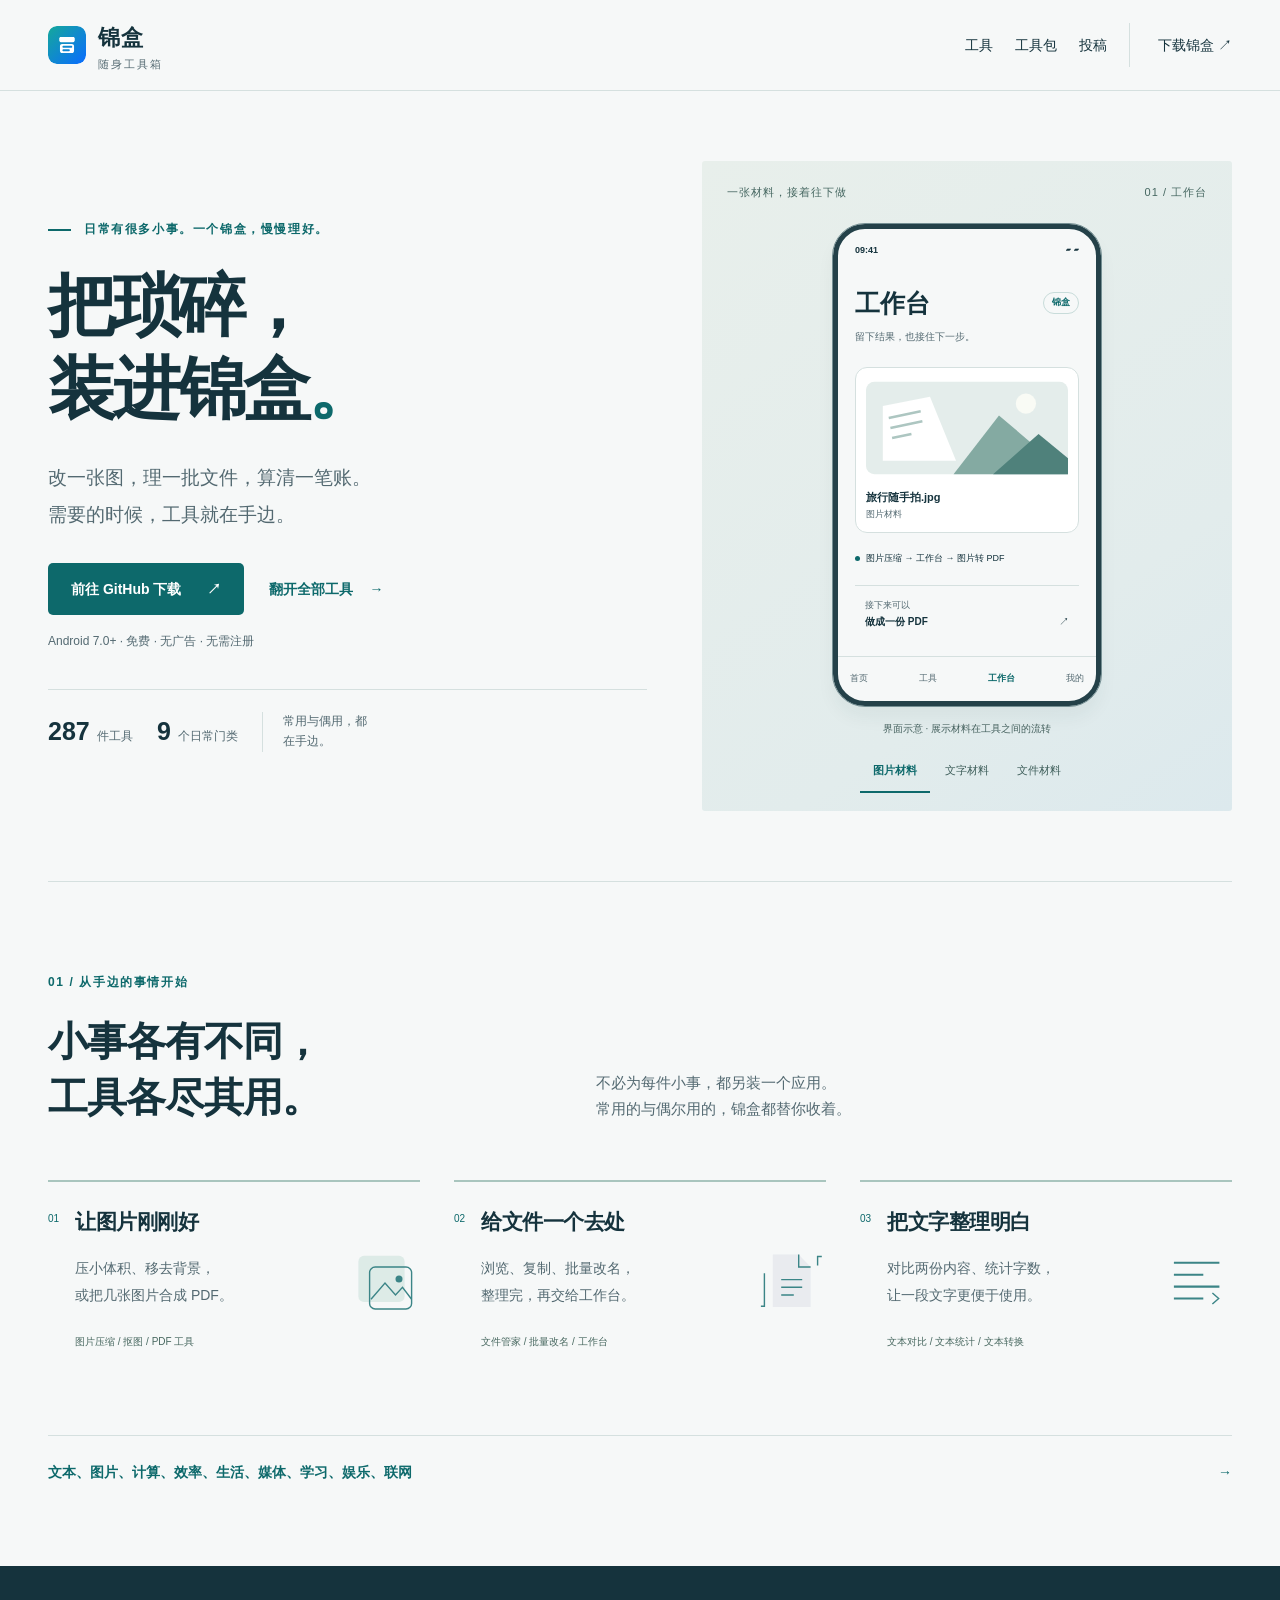
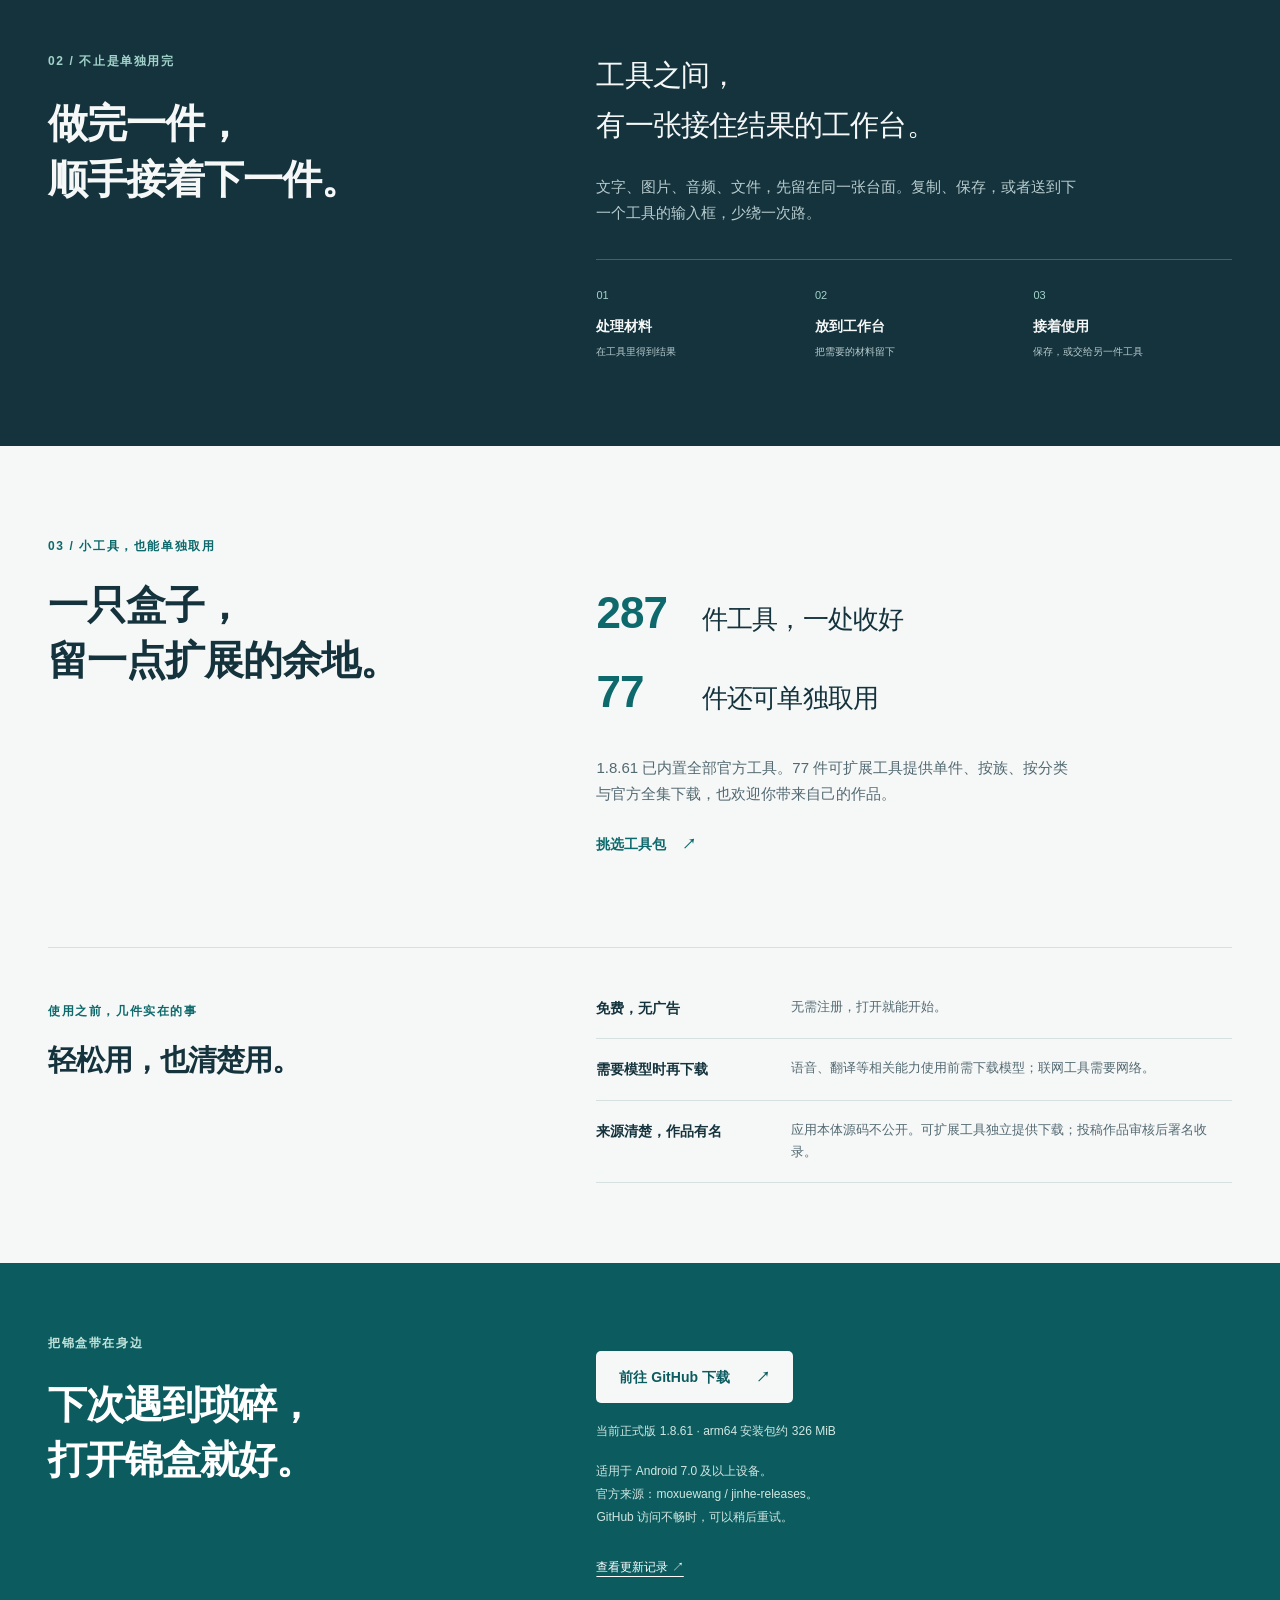
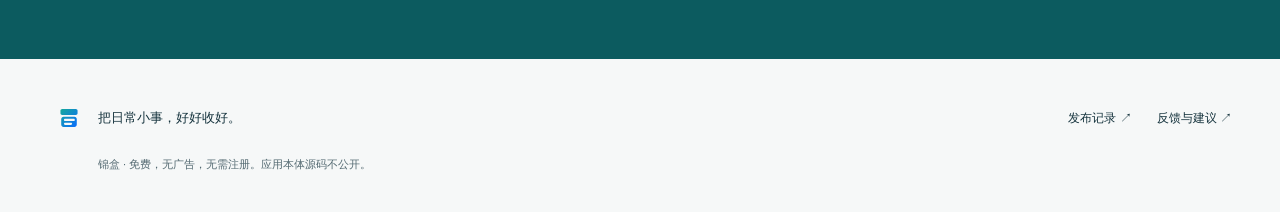
==== index.html @ 0709449f "Publish Jinhe official website and released tool catalog" ====
<!doctype html>
<html lang="zh-CN"><head><meta charset="utf-8"><meta name="viewport" content="width=device-width, initial-scale=1"><meta name="theme-color" content="#F6F8F8"><meta name="description" content="锦盒是一款 Android 随身工具箱。287 件工具，涵盖文本、图片、文件、计算与生活；工作台连接处理结果，免费无广告。"><title>锦盒 · 把琐碎，装进锦盒。</title><link rel="icon" type="image/svg+xml" href="assets/jinhe-icon.svg"><link rel="stylesheet" href="site.css"><script defer src="site.js"></script></head><body><a class="skip-link" href="#main">跳到主要内容</a><header class="site-header"><div class="wrap nav"><a class="brand" href="index.html" aria-label="锦盒首页"><img src="assets/jinhe-icon.svg" width="38" height="38" alt=""><span>锦盒<span class="brand-sub">随身工具箱</span></span></a><nav aria-label="主导航"><a href="tools.html">工具</a><a href="downloads.html">工具包</a><a href="contribute.html">投稿</a><a class="nav-download" href="index.html#download">下载锦盒 ↗</a></nav></div></header>
<main id="main"><section class="hero wrap" aria-labelledby="hero-title"><div class="hero-copy"><p class="eyebrow"><span class="small-line"></span> 日常有很多小事。一个锦盒，慢慢理好。</p><h1 id="hero-title">把琐碎，<br>装进锦盒<span class="teal">。</span></h1><p class="hero-intro">改一张图，理一批文件，算清一笔账。<br>需要的时候，工具就在手边。</p><div class="actions"><a class="button" data-download href="https://github.com/moxuewang/jinhe-releases/releases/latest">前往 GitHub 下载 <span aria-hidden="true">↗</span></a><a class="text-link" href="tools.html">翻开全部工具 <span aria-hidden="true">→</span></a></div><p class="hero-meta">Android 7.0+ · 免费 · 无广告 · 无需注册</p><div class="hero-count"><span><b>287</b> 件工具</span><span><b>9</b> 个日常门类</span><span>常用与偶用，都在手边。</span></div></div>
<figure class="hero-visual"><div class="visual-top"><span>一张材料，接着往下做</span><span class="visual-number">01 / 工作台</span></div><div class="phone"><div class="phone-status" aria-hidden="true"><span>09:41</span><span>▰ ▰</span></div><div class="phone-title"><span>工作台</span><span class="phone-badge">锦盒</span></div><p class="phone-description">留下结果，也接住下一步。</p><div class="material-sheet"><svg viewBox="0 0 240 110" aria-hidden="true"><rect width="240" height="110" rx="10" fill="#e4edeb"/><path d="M20 94V29L76 18l31 76z" fill="#fff"/><path d="M27 43l38-8m-36 20 38-8m-36 20 23-5" stroke="#adc6c1" stroke-width="3"/><path d="M104 110l54-70 82 70" fill="#84aaa2"/><path d="M151 110l54-48 35 29v19" fill="#4f817b"/><circle cx="190" cy="26" r="12" fill="#f9fbf5"/></svg><div class="material-label"><b id="demo-name">旅行随手拍.jpg</b><span id="demo-type">图片材料</span></div></div><div class="demo-route"><span class="route-dot"></span><span id="demo-route">图片压缩 → 工作台 → 图片转 PDF</span></div><div class="phone-next"><span>接下来可以</span><strong id="demo-next">做成一份 PDF</strong><span aria-hidden="true">↗</span></div><div class="phone-bottom" aria-hidden="true"><span>首页</span><span>工具</span><b>工作台</b><span>我的</span></div></div><figcaption>界面示意 · 展示材料在工具之间的流转</figcaption><div class="demo-switch" role="group" aria-label="切换材料流转示例"><button type="button" data-demo="image" aria-pressed="true">图片材料</button><button type="button" data-demo="text" aria-pressed="false">文字材料</button><button type="button" data-demo="file" aria-pressed="false">文件材料</button></div><p class="sr-only" id="demo-status" aria-live="polite"></p></figure></section>
<section class="chapter wrap" aria-labelledby="daily-title"><div class="section-heading"><p class="eyebrow">01 / 从手边的事情开始</p><h2 id="daily-title">小事各有不同，<br>工具各尽其用。</h2><p>不必为每件小事，都另装一个应用。<br>常用的与偶尔用的，锦盒都替你收着。</p></div><div class="tool-stories"><a class="story" href="tools.html?cat=图片"><span class="story-index">01</span><div><h3>让图片刚刚好</h3><p>压小体积、移去背景，<br>或把几张图片合成 PDF。</p><span class="story-tags">图片压缩 / 抠图 / PDF 工具</span></div><svg viewBox="0 0 100 100" aria-hidden="true"><rect x="12" y="14" width="66" height="66" rx="8" fill="#d8e8e4"/><rect x="28" y="30" width="60" height="60" rx="8" fill="none" stroke="currentColor" stroke-width="2"/><path d="M30 76l20-23 15 17 10-11 13 17" fill="none" stroke="currentColor" stroke-width="2"/><circle cx="70" cy="47" r="5" fill="currentColor"/></svg></a><a class="story" href="tools.html?q=文件"><span class="story-index">02</span><div><h3>给文件一个去处</h3><p>浏览、复制、批量改名，<br>整理完，再交给工作台。</p><span class="story-tags">文件管家 / 批量改名 / 工作台</span></div><svg viewBox="0 0 100 100" aria-hidden="true"><path d="M24 12h37l17 18v57H24z" fill="#e6e9ee"/><path d="M61 12v18h17M36 48h30M36 59h30M36 70h18" fill="none" stroke="currentColor" stroke-width="2"/><path d="M12 39v47h-5m81-58V15h6" fill="none" stroke="currentColor" stroke-width="2"/></svg></a><a class="story" href="tools.html?cat=文本"><span class="story-index">03</span><div><h3>把文字整理明白</h3><p>对比两份内容、统计字数，<br>让一段文字更便于使用。</p><span class="story-tags">文本对比 / 文本统计 / 文本转换</span></div><svg viewBox="0 0 100 100" aria-hidden="true"><path d="M17 24h65M17 41h42M17 58h65M17 75h42" stroke="currentColor" stroke-width="3"/><path d="M72 67l9 8-9 8" fill="none" stroke="currentColor" stroke-width="2"/></svg></a></div><a class="text-link directory-link" href="tools.html">文本、图片、计算、效率、生活、媒体、学习、娱乐、联网 <span aria-hidden="true">→</span></a></section>
<section class="workbench-section"><div class="wrap workbench-layout"><div><p class="eyebrow">02 / 不止是单独用完</p><h2>做完一件，<br>顺手接着下一件。</h2></div><div class="workbench-body"><p class="large-copy">工具之间，<br>有一张接住结果的工作台。</p><p>文字、图片、音频、文件，先留在同一张台面。复制、保存，或者送到下一个工具的输入框，少绕一次路。</p><ol class="flow"><li><span>01</span><strong>处理材料</strong><small>在工具里得到结果</small></li><li><span>02</span><strong>放到工作台</strong><small>把需要的材料留下</small></li><li><span>03</span><strong>接着使用</strong><small>保存，或交给另一件工具</small></li></ol></div></div></section>
<section class="chapter wrap plugin-section"><div class="section-heading"><p class="eyebrow">03 / 小工具，也能单独取用</p><h2>一只盒子，<br>留一点扩展的余地。</h2></div><div class="plugin-copy"><p class="large-copy"><strong>287</strong> 件工具，一处收好<br><strong>77</strong> 件还可单独取用</p><p>1.8.61 已内置全部官方工具。77 件可扩展工具提供单件、按族、按分类与官方全集下载，也欢迎你带来自己的作品。</p><a class="text-link" href="downloads.html">挑选工具包 <span aria-hidden="true">↗</span></a></div></section>
<section class="principles wrap" aria-label="使用说明"><div><span class="eyebrow">使用之前，几件实在的事</span><h2>轻松用，也清楚用。</h2></div><dl><div><dt>免费，无广告</dt><dd>无需注册，打开就能开始。</dd></div><div><dt>需要模型时再下载</dt><dd>语音、翻译等相关能力使用前需下载模型；联网工具需要网络。</dd></div><div><dt>来源清楚，作品有名</dt><dd>应用本体源码不公开。可扩展工具独立提供下载；投稿作品审核后署名收录。</dd></div></dl></section>
<section class="download-section" id="download"><div class="wrap download-layout"><div><p class="eyebrow">把锦盒带在身边</p><h2>下次遇到琐碎，<br>打开锦盒就好。</h2></div><div class="download-detail"><a class="button light" data-download href="https://github.com/moxuewang/jinhe-releases/releases/latest">前往 GitHub 下载 <span aria-hidden="true">↗</span></a><p id="release-meta">当前正式版 1.8.61 · arm64 安装包约 326 MiB</p><p>适用于 Android 7.0 及以上设备。<br>官方来源：moxuewang / jinhe-releases。<br>GitHub 访问不畅时，可以稍后重试。</p><a class="download-record" href="https://github.com/moxuewang/jinhe-releases/releases">查看更新记录 ↗</a></div></div></section></main><footer class="footer wrap"><a class="footer-brand" href="index.html"><img src="assets/jinhe-mark.svg" width="42" height="42" alt="">把日常小事，好好收好。</a><div><a href="https://github.com/moxuewang/jinhe-releases/releases">发布记录 ↗</a><a href="mailto:moxuewang@qq.com">反馈与建议 ↗</a></div><p>锦盒 · 免费，无广告，无需注册。应用本体源码不公开。</p></footer></body></html>
---- site.css ----
:root{--paper:#f6f8f8;--ink:#15333d;--muted:#536971;--teal:#0d696b;--blue:#0a6cff;--line:#d5e0df;--white:#fff;--wash:#e7eeec;--max:1200px}*{box-sizing:border-box}html{scroll-behavior:smooth;scroll-padding-top:90px}body{margin:0;background:var(--paper);color:var(--ink);font-family:-apple-system,BlinkMacSystemFont,"Segoe UI","PingFang SC","Microsoft YaHei",sans-serif;line-height:1.75;-webkit-font-smoothing:antialiased}a{color:inherit;text-decoration:none}button,input{font:inherit}button,a,input{-webkit-tap-highlight-color:transparent}button{cursor:pointer}button:focus-visible,a:focus-visible,input:focus-visible{outline:3px solid var(--blue);outline-offset:5px}::selection{background:#c4e4df}.wrap{width:min(var(--max),calc(100% - 96px));margin-inline:auto}.skip-link{position:fixed;left:16px;top:-100px;background:var(--ink);color:white;padding:12px 22px;z-index:20}.skip-link:focus{top:12px}.site-header{border-bottom:1px solid var(--line)}.nav{min-height:90px;display:flex;align-items:center;justify-content:space-between;gap:24px}.brand{display:flex;align-items:center;gap:12px;font-size:22px;font-weight:750;letter-spacing:1px}.brand img{border-radius:9px}.brand-sub{font-size:11px;font-weight:500;letter-spacing:2px;display:block;line-height:1.2;color:var(--muted)}nav{display:flex;gap:30px;align-items:center}nav a{display:inline-flex;min-height:44px;align-items:center;font-size:14px}nav a[aria-current]{color:var(--teal);font-weight:700}.nav-download{border-left:1px solid var(--line);padding-left:28px}.hero{display:grid;grid-template-columns:1.13fr 1fr;gap:55px;padding-top:70px;padding-bottom:70px;align-items:center}.eyebrow{font-size:12px;letter-spacing:1.6px;color:var(--teal);font-weight:650;margin:0 0 24px}.small-line{display:inline-block;width:23px;height:2px;vertical-align:middle;background:var(--teal);margin-right:8px}h1,h2,h3,p,figure{margin-top:0}h1{font-size:clamp(52px,5.35vw,78px);line-height:1.22;letter-spacing:-3px;margin-bottom:28px;font-weight:750}.teal{color:var(--teal)}.hero-intro{font-size:19px;color:var(--muted);line-height:1.95;margin-bottom:30px}.actions{display:flex;gap:25px;align-items:center;flex-wrap:wrap}.button{display:inline-flex;min-height:52px;justify-content:center;align-items:center;gap:26px;background:var(--teal);color:white;padding:12px 22px;border:1px solid transparent;border-radius:5px;font-size:14px;font-weight:650;transition:background .18s,transform .18s}.button:hover{background:#075457;transform:translateY(-2px)}.text-link{display:inline-flex;align-items:center;gap:16px;min-height:44px;font-size:14px;font-weight:650;color:var(--teal)}.text-link:hover{text-decoration:underline;text-underline-offset:5px}.hero-meta{font-size:12px;color:var(--muted);margin:16px 0 37px}.hero-count{display:flex;gap:24px;align-items:center;border-top:1px solid var(--line);padding-top:20px;font-size:12px;color:var(--muted)}.hero-count b{font-size:25px;font-weight:650;color:var(--ink);margin-right:4px}.hero-count>span:last-child{max-width:115px;line-height:1.65;padding-left:20px;border-left:1px solid var(--line)}.hero-visual{margin:0;position:relative;padding:22px 25px 18px;background:linear-gradient(145deg,#e8efeb 0%,#e2ecec 70%,#dce9ed 100%);border-radius:3px;min-height:590px}.visual-top{font-size:11px;letter-spacing:1px;display:flex;justify-content:space-between;gap:10px;color:#466761}.visual-number{white-space:nowrap}.phone{width:268px;max-width:100%;margin:22px auto 14px;border:5px solid #244149;outline:1px solid #758f93;border-radius:32px;background:#f6f8f8;padding:14px 17px 0;overflow:hidden;box-shadow:0 12px 18px #15333d0d}.phone-status{display:flex;justify-content:space-between;font-size:9px;font-weight:700;margin-bottom:28px}.phone-title{display:flex;justify-content:space-between;align-items:center;font-size:25px;font-weight:700;line-height:1.3}.phone-badge{font-size:9px;padding:4px 8px;border-radius:20px;color:var(--teal);border:1px solid #c8dcda}.phone-description{font-size:10px;color:var(--muted);margin:8px 0 22px}.material-sheet{background:white;border:1px solid var(--line);border-radius:12px;padding:10px}.material-sheet svg{display:block;width:100%;height:100px}.material-label{display:flex;flex-direction:column;font-size:11px;padding-top:10px;line-height:1.7}.material-label span{font-size:9px;color:var(--muted)}.demo-route{font-size:9px;padding:18px 0;display:flex;align-items:center;gap:6px}.route-dot{height:5px;width:5px;border-radius:50%;background:var(--teal);flex-shrink:0}.phone-next{padding:12px 10px;border-top:1px solid var(--line);display:grid;grid-template-columns:1fr auto;line-height:1.7;font-size:10px}.phone-next>span:first-child{grid-column:1/-1;font-size:9px;color:var(--muted)}.phone-next strong{font-weight:600}.phone-bottom{border-top:1px solid var(--line);margin:14px -17px 0;padding:14px 12px;display:flex;justify-content:space-between;font-size:9px;color:var(--muted)}.phone-bottom b{color:var(--teal)}figcaption{text-align:center;font-size:10px;color:#45615e;margin:12px 0}.demo-switch{display:flex;justify-content:center;gap:2px}.demo-switch button{border:0;background:transparent;min-height:44px;padding:0 13px;font-size:11px;color:#3e5e5a;border-bottom:2px solid transparent}.demo-switch button[aria-pressed=true]{border-color:var(--teal);font-weight:750;color:var(--teal)}.chapter{padding-top:90px;padding-bottom:80px;border-top:1px solid var(--line)}.section-heading{display:grid;grid-template-columns:1fr 1.25fr;gap:0 40px;align-items:end}.section-heading .eyebrow{grid-column:1/-1;margin-bottom:21px}h2{font-size:clamp(32px,3.1vw,45px);line-height:1.4;letter-spacing:-1px;font-weight:680;margin-bottom:0}.section-heading>p:last-child{color:var(--muted);font-size:15px;margin-bottom:3px}.tool-stories{display:grid;grid-template-columns:repeat(3,1fr);margin-top:55px;gap:34px}.story{border-top:2px solid #a9c5be;padding:22px 0 26px;display:grid;grid-template-columns:27px 1fr;position:relative;min-height:255px}.story-index{color:var(--teal);font-size:10px;padding-top:6px}.story h3{font-size:21px;font-weight:650;letter-spacing:-.5px;margin-bottom:14px}.story p{font-size:14px;color:var(--muted);line-height:1.9}.story-tags{font-size:10px;color:#486860;display:block;margin-top:25px}.story svg{height:70px;width:70px;color:var(--teal);position:absolute;right:0;top:64px;opacity:.8}.story>div{padding-right:43px}.story:hover h3{color:var(--teal)}.directory-link{width:100%;border-top:1px solid var(--line);padding-top:24px;justify-content:space-between}.workbench-section{background:var(--ink);color:var(--paper);padding:85px 0}.workbench-layout{display:grid;grid-template-columns:1fr 1.25fr;gap:40px}.workbench-section .eyebrow{color:#a1d3ca}.workbench-body>p:not(.large-copy){color:#b8ccce;font-size:15px;max-width:490px}.large-copy{font-size:29px;line-height:1.7;letter-spacing:-.8px;margin-bottom:24px}.flow{list-style:none;display:flex;padding:26px 0 0;margin:32px 0 0;border-top:1px solid #466068;gap:20px}.flow li{flex:1;display:flex;flex-direction:column}.flow li>span{font-size:11px;color:#a1d3ca;margin-bottom:9px}.flow strong{font-size:14px;font-weight:600}.flow small{font-size:10px;color:#b8ccce;margin-top:5px}.plugin-section{display:grid;grid-template-columns:1fr 1.25fr;gap:40px;border-top:0}.plugin-section .section-heading{display:block}.plugin-copy{padding-top:37px}.plugin-copy .large-copy{font-size:26px;line-height:1.8}.plugin-copy strong{font-size:44px;color:var(--teal);font-weight:600;letter-spacing:-1px;display:inline-block;width:99px}.plugin-copy>p:not(.large-copy){max-width:480px;color:var(--muted);font-size:15px}.principles{padding-top:48px;padding-bottom:80px;border-top:1px solid var(--line);display:grid;grid-template-columns:1fr 1.25fr;gap:40px}.principles h2{font-size:29px;margin-top:16px}.principles dl{margin:0}.principles dl>div{display:grid;grid-template-columns:175px 1fr;padding:18px 0;border-bottom:1px solid var(--line);gap:20px}.principles dl>div:first-child{padding-top:0}.principles dt{font-weight:650;font-size:14px}.principles dd{font-size:13px;color:var(--muted);margin:0}.download-section{background:#0c5b5f;color:#fff;padding:70px 0}.download-layout{display:grid;grid-template-columns:1fr 1.25fr;gap:40px}.download-section .eyebrow{color:#c0e3db}.download-section h2{font-size:39px}.download-detail{padding-top:18px}.button.light{background:var(--paper);color:#0c5b5f}.button.light:hover{background:#dceae5}.download-detail p{font-size:12px;line-height:1.9;color:#d1e7e2;margin:17px 0}.download-record{font-size:12px;min-height:44px;display:inline-flex;align-items:center;text-decoration:underline;text-underline-offset:5px}.footer{padding-block:37px;display:grid;grid-template-columns:1fr auto;gap:15px}.footer-brand{display:flex;align-items:center;font-size:13px;gap:8px}.footer>div{display:flex;gap:25px;align-items:center;font-size:12px}.footer>div a{min-height:44px;display:inline-flex;align-items:center}.footer>p{grid-column:1/-1;font-size:11px;color:var(--muted);margin:0 0 0 50px}.sr-only{position:absolute;width:1px;height:1px;padding:0;margin:-1px;overflow:hidden;clip:rect(0,0,0,0);white-space:nowrap;border:0}.directory{padding-top:65px}.directory-header h1{font-size:56px;line-height:1.35;letter-spacing:-2px;margin-bottom:23px}.directory-header>p:not(.eyebrow){color:var(--muted);font-size:16px;margin-bottom:12px}.catalog-version{font-size:11px;color:var(--muted)}.directory-controls{margin-top:42px}.search-form{max-width:640px}.search-form label{display:block;font-size:12px;font-weight:650;margin-bottom:9px}.search-input{display:flex;align-items:center;background:var(--white);border:1px solid #98aeae;border-radius:4px;padding:0 14px;gap:11px;min-height:56px}.search-input svg{fill:none;stroke:var(--teal);stroke-width:1.6;flex-shrink:0}.search-input input{border:0;background:transparent;min-width:0;flex:1;color:var(--ink);font-size:15px;min-height:52px;outline-offset:-2px}.search-input input::placeholder{color:#627579}.search-input button{border:0;background:transparent;font-size:12px;min-height:44px;min-width:44px;color:var(--teal)}.category-filters{display:flex;flex-wrap:wrap;gap:7px;margin:25px 0 31px}.category-filters button{min-height:44px;min-width:72px;padding:8px 14px;border:1px solid var(--line);background:transparent;color:var(--ink);border-radius:3px;font-size:13px}.category-filters button span{font-size:10px;margin-left:7px;color:var(--muted)}.category-filters button[aria-pressed=true]{background:var(--teal);border-color:var(--teal);color:white}.category-filters button[aria-pressed=true] span{color:#d5e9e6}.results-heading{display:flex;justify-content:space-between;border-bottom:1px solid var(--line);padding-bottom:15px;font-size:12px}.results-heading p{margin:0;font-weight:650}.results-heading>span{color:var(--muted)}.tool-list{list-style:none;padding:0;margin:0;display:grid;grid-template-columns:1fr 1fr;column-gap:45px}.tool-row{display:flex;gap:15px;align-items:flex-start;min-width:0;padding:26px 0;border-bottom:1px solid var(--line)}.tool-row[hidden]{display:none}.tool-row img,.tool-initial{flex-shrink:0;border-radius:11px;margin-top:4px}.tool-row>div{flex:1;min-width:0}.tool-row h2{font-size:16px;letter-spacing:0;font-weight:650;line-height:1.75;margin-bottom:5px}.tool-row p{font-size:12px;line-height:1.9;color:var(--muted);margin:0;overflow-wrap:anywhere}.tool-category{font-size:10px;border:1px solid var(--line);border-radius:3px;padding:0 6px;white-space:nowrap;margin-top:8px;color:var(--muted)}.tool-initial{display:grid;place-content:center;width:44px;height:44px;background:var(--wash);color:var(--teal);font-size:18px}.empty-results{padding:75px 10px;text-align:center}.empty-results h2{font-size:25px}.empty-results p{font-size:14px;color:var(--muted);margin:15px 0 25px}.directory-bottom{display:flex;justify-content:space-between;align-items:center;border-bottom:1px solid var(--line);padding:32px 0 40px;margin-bottom:20px;gap:20px}.directory-bottom p{font-size:13px;color:var(--muted);margin:0}.noscript-note{color:var(--teal);font-size:13px}[hidden]{display:none!important}
@media(min-width:1300px){.hero{gap:85px}.hero-visual{margin-left:12px}.story>div{padding-right:55px}}@media(max-width:1000px){.wrap{width:calc(100% - 64px)}.hero{gap:25px}.hero-count{gap:16px}.hero-count>span:last-child{display:none}.hero h1{font-size:57px}.hero .eyebrow{font-size:10px;letter-spacing:1px}.hero-visual{padding-inline:15px}.visual-number{display:none}.hero-intro{font-size:17px}.actions{gap:10px}.story svg{width:48px;height:48px;top:75px}.story>div{padding-right:24px}.story-tags{font-size:9px}.principles dl>div{grid-template-columns:140px 1fr;gap:14px}.tool-list{column-gap:28px}.tool-row{gap:10px}.tool-row img{width:38px;height:38px}.tool-category{display:none}}
@media(max-width:720px){.wrap{width:calc(100% - 40px)}.nav{min-height:76px;gap:10px}.brand{font-size:20px;gap:8px}.brand img{width:33px;height:33px}.brand-sub{font-size:9px;letter-spacing:1px}nav{gap:16px}nav a{font-size:12px}.nav-download{padding-left:0;border-left:0}.hero{display:flex;flex-direction:column;align-items:stretch;padding-top:43px;padding-bottom:46px;gap:32px}.hero .eyebrow{font-size:10px;margin-bottom:23px;letter-spacing:.5px}.hero h1{font-size:clamp(48px,12.4vw,68px);letter-spacing:-2px;margin-bottom:22px}.hero-intro{font-size:16px;line-height:1.85;margin-bottom:25px}.actions{gap:17px}.button{font-size:13px;padding:12px 17px;gap:15px}.text-link{font-size:13px;gap:9px}.hero-meta{font-size:10px;margin:14px 0 24px}.hero-count{padding-top:16px;gap:25px}.hero-count b{font-size:23px}.hero-count>span:last-child{display:block;max-width:125px;padding-left:14px;font-size:10px}.hero-visual{min-height:0;padding:17px 18px 12px;margin-left:0}.visual-top{font-size:10px}.visual-number{display:block;font-size:9px}.phone{width:252px;margin-top:20px;padding-top:13px}.phone-status{margin-bottom:23px}.phone-description{margin-bottom:18px}.material-sheet svg{height:90px}.phone-bottom{margin-top:7px;padding-block:12px}.chapter{padding-top:45px;padding-bottom:39px}.section-heading{display:block}.eyebrow{font-size:10px;margin-bottom:18px}.section-heading .eyebrow{margin-bottom:18px}h2{font-size:32px;letter-spacing:-.7px;line-height:1.4}.section-heading>p:last-child{font-size:13px;margin-top:21px}.tool-stories{display:block;margin-top:33px}.story{grid-template-columns:30px 1fr;min-height:0;padding:22px 0 24px;border-top-width:1px}.story h3{font-size:20px;margin-bottom:12px}.story p{font-size:13px;margin-bottom:12px}.story-tags{font-size:10px;margin-top:18px}.story>div{padding-right:60px}.story svg{height:66px;width:66px;top:54px}.directory-link{font-size:11px;line-height:1.9;padding-top:19px}.workbench-section{padding:43px 0}.workbench-layout,.plugin-section,.principles,.download-layout{display:block}.workbench-body{margin-top:29px}.large-copy{font-size:25px;margin-bottom:20px}.workbench-body>p:not(.large-copy){font-size:13px}.flow{gap:12px;margin-top:26px;padding-top:21px}.flow strong{font-size:12px}.flow small{font-size:9px;line-height:1.7}.plugin-copy{padding-top:26px}.plugin-copy .large-copy{font-size:22px}.plugin-copy strong{font-size:37px;width:88px}.plugin-copy>p:not(.large-copy){font-size:13px}.principles{padding-top:32px;padding-bottom:42px}.principles h2{font-size:27px;margin-bottom:27px}.principles dl>div{grid-template-columns:130px 1fr;gap:12px;padding:15px 0}.principles dt{font-size:12px}.principles dd{font-size:11px}.download-section{padding:41px 0}.download-section h2{font-size:32px}.download-detail{padding-top:28px}.download-detail p{font-size:11px}.footer{padding-block:25px;display:flex;flex-direction:column;gap:7px}.footer-brand{font-size:12px}.footer>div{padding-left:10px;gap:22px;font-size:11px}.footer>p{font-size:10px;margin:4px 0 0 10px}.directory{padding-top:35px}.directory-header h1{font-size:41px;letter-spacing:-1.5px;line-height:1.4;margin-bottom:20px}.directory-header>p:not(.eyebrow){font-size:13px}.catalog-version{font-size:10px}.directory-controls{margin-top:28px}.search-input{padding-inline:11px;gap:8px}.search-input input{font-size:13px}.category-filters{gap:6px;margin-top:20px;margin-bottom:24px}.category-filters button{min-width:0;font-size:12px;padding:8px 10px;flex:0 0 calc((100% - 24px)/5)}.category-filters button span{font-size:9px;display:block;margin:0;line-height:1.5}.results-heading{font-size:11px}.tool-list{display:block}.tool-row{gap:13px;padding:21px 0}.tool-row img{width:42px;height:42px}.tool-row h2{font-size:15px}.tool-row p{font-size:12px}.tool-category{display:block;font-size:9px}.directory-bottom{align-items:flex-start;flex-direction:column;gap:10px;padding-bottom:24px}.directory-bottom p{font-size:12px}.empty-results{padding:50px 0}.empty-results h2{font-size:22px}.empty-results p{font-size:12px}}
@media(max-width:380px){.wrap{width:calc(100% - 32px)}nav{gap:12px}.hero-count{gap:19px}.hero-count>span:last-child{max-width:115px;padding-left:12px}.actions{gap:12px}.button{padding-inline:14px}.text-link{font-size:12px}.visual-top{font-size:9px}.visual-number{font-size:8px}.tool-category{display:none}.brand-sub{display:none}.principles dl>div{grid-template-columns:118px 1fr}}
.brand,.footer-brand{min-height:44px}
@media(prefers-reduced-motion:reduce){html{scroll-behavior:auto}*,*::before,*::after{animation:none!important;transition:none!important}}

/* Tool packages and contributions share the existing site's paper and teal palette. */
.package-directory,.contribute-main{padding-top:62px}.package-heading{display:grid;grid-template-columns:1fr 300px;gap:50px;align-items:center;margin-bottom:35px}.package-heading h1,.contribute-hero h1{font-size:clamp(38px,4.3vw,60px);letter-spacing:-2px;line-height:1.4;margin-bottom:22px}.package-heading>div>p:last-child{color:var(--muted);font-size:16px}.package-fact{border-left:1px solid #acc8c1;padding:18px 0 18px 36px}.package-fact strong{font-size:76px;font-weight:550;color:var(--teal);line-height:1.1;letter-spacing:-4px}.package-fact strong span{font-size:16px;letter-spacing:0}.package-fact p{font-size:17px;margin:10px 0}.package-fact>span{font-size:12px;color:var(--muted)}.package-help{padding:18px 22px;background:var(--wash);display:grid;grid-template-columns:1fr 1fr;gap:25px;font-size:13px;margin-bottom:34px}.package-help details{min-width:0}.package-help summary,.package-contents summary,.package-fingerprint summary{cursor:pointer;min-height:44px;display:flex;align-items:center;color:var(--teal)}.package-help summary::before,.package-contents summary::before,.package-fingerprint summary::before{content:'+';margin-right:10px;font-size:18px;font-weight:500}.package-help details[open]>summary::before,.package-contents[open]>summary::before,.package-fingerprint[open]>summary::before{content:'−'}.package-help>span{display:flex;align-items:center;min-height:44px}.package-help p{color:var(--muted);font-size:12px;margin:12px 0}.package-controls{display:grid;grid-template-columns:minmax(250px,1fr) auto;gap:28px;align-items:end;margin-bottom:30px}.package-controls label{font-size:12px;font-weight:650;display:block;margin-bottom:9px}.package-filters{display:flex;gap:6px;flex-wrap:wrap}.package-filters button{min-height:48px;font-size:13px;padding:8px 15px;background:transparent;border:1px solid var(--line);border-radius:3px;color:var(--ink)}.package-filters button[aria-pressed=true]{color:#fff;background:var(--teal);border-color:var(--teal)}.package-grid{display:grid;grid-template-columns:repeat(3,minmax(0,1fr));gap:0 28px}.package-card{padding:27px 0 17px;border-bottom:1px solid var(--line);min-width:0;display:flex;flex-direction:column;align-self:stretch}.package-card[data-kind=all]{grid-column:1/-1;background:linear-gradient(100deg,#e6eeeb,#eef4f2);margin-top:25px;padding:28px;border:1px solid #cadbd5;border-radius:3px}.package-top{display:flex;align-items:center;gap:12px;flex-wrap:wrap;font-size:11px;color:var(--muted);margin-bottom:16px}.source-label{border:1px solid #9abeb5;padding:0 6px;border-radius:2px;color:var(--teal)}.package-card h2{font-size:22px;line-height:1.5;letter-spacing:-.4px;overflow-wrap:anywhere}.package-byline{font-size:11px;color:var(--muted);margin:8px 0}.package-contents{font-size:12px;margin-bottom:12px}.package-contents ul{list-style:none;padding:0;margin:5px 0 16px;display:grid;gap:4px}.package-contents li{display:flex;justify-content:space-between;gap:12px;border-bottom:1px solid var(--line);padding:7px 0}.package-contents small{font-size:10px;color:var(--muted);flex-shrink:0;align-self:center}.package-card[data-kind=all] .package-contents ul{grid-template-columns:repeat(3,minmax(0,1fr));column-gap:30px}.package-bottom{display:flex;align-items:center;justify-content:space-between;gap:12px;margin-top:auto}.package-bottom>span{font-size:11px;color:var(--muted)}.package-bottom a{font-size:12px;gap:0}.package-fingerprint{font-size:10px;color:var(--muted)}.package-fingerprint summary{min-height:44px;font-size:10px;color:var(--muted)}.package-fingerprint code{overflow-wrap:anywhere;display:block;font-size:10px;line-height:1.8}.package-invitation{display:flex;justify-content:space-between;align-items:center;border-top:1px solid var(--line);margin-top:65px;padding:45px 0}.package-invitation h2{font-size:30px}.package-invitation .eyebrow{margin-bottom:18px}.contribute-hero{display:grid;grid-template-columns:1.5fr 1fr;gap:50px;padding-bottom:65px;align-items:center}.contribute-intro{color:var(--muted);font-size:17px;line-height:1.9;margin-bottom:30px}.contribute-caption{font-size:11px;color:var(--muted);margin:14px 0 0}.contribute-note{background:linear-gradient(135deg,#e3eeea,#e6edf0);min-height:330px;padding:38px;display:flex;flex-direction:column;justify-content:center}.contribute-note>p{font-size:25px;line-height:1.75;margin:28px 0}.contribute-note>span{font-size:11px;color:var(--muted)}.contribute-steps{display:grid;grid-template-columns:repeat(3,minmax(0,1fr));gap:40px;border-top:1px solid var(--line);padding:40px 0}.contribute-steps article>span{font-size:11px;color:var(--teal)}.contribute-steps h2{font-size:23px;margin:16px 0}.contribute-steps p{font-size:13px;color:var(--muted);margin:0}.contribute-bottom{display:flex;justify-content:space-between;align-items:center;gap:30px;border-top:1px solid var(--line);border-bottom:1px solid var(--line);padding:34px 0;margin-bottom:25px}.contribute-bottom h2{font-size:25px;margin-bottom:10px}.contribute-bottom p{font-size:13px;color:var(--muted);margin:0}.nav nav{flex-wrap:wrap;justify-content:flex-end;gap:22px}.nav nav a{white-space:nowrap}
@media(max-width:1000px){.package-controls{grid-template-columns:1fr}.package-grid{grid-template-columns:repeat(2,minmax(0,1fr))}.package-card[data-kind=all] .package-contents ul{grid-template-columns:repeat(2,minmax(0,1fr))}.contribute-hero{gap:28px;grid-template-columns:1.3fr 1fr}.contribute-note{padding:25px}.contribute-note>p{font-size:22px}}
@media(max-width:720px){.nav{flex-wrap:wrap;padding:12px 0;gap:9px;align-items:center}.nav nav{gap:18px;justify-content:flex-start}.nav nav a{font-size:12px}.nav .brand{margin-right:auto}.package-directory,.contribute-main{padding-top:35px}.package-heading{display:block;margin-bottom:25px}.package-heading h1,.contribute-hero h1{font-size:40px;letter-spacing:-1.5px}.package-heading>div>p:last-child{font-size:13px}.package-fact{border-left:0;border-top:1px solid var(--line);margin-top:25px;padding:22px 0 0;display:grid;grid-template-columns:100px 1fr;gap:0 15px}.package-fact strong{font-size:56px;grid-row:span 2;align-self:center}.package-fact p{font-size:14px;margin:0 0 5px}.package-fact>span{font-size:11px}.package-help{display:block;padding:13px 16px;font-size:12px;margin-bottom:25px}.package-help>span{min-height:30px}.package-help p{font-size:12px}.package-controls{gap:18px;margin-bottom:22px}.package-filters{gap:6px}.package-filters button{font-size:12px;flex:1;padding-inline:10px;min-width:0}.package-grid{display:block}.package-card{padding:25px 0 15px}.package-card[data-kind=all]{padding:20px;margin-top:20px}.package-top{font-size:10px;gap:10px;margin-bottom:13px}.package-card h2{font-size:22px}.package-card[data-kind=all] .package-contents ul{display:block}.package-contents li{font-size:12px}.package-invitation{margin-top:35px;padding:30px 0;gap:20px;align-items:flex-start;flex-direction:column}.package-invitation h2{font-size:28px}.contribute-hero{display:block;padding-bottom:34px}.contribute-hero h1{font-size:36px}.contribute-intro{font-size:14px;margin-bottom:23px}.contribute-note{margin-top:30px;min-height:0;padding:26px}.contribute-note img{width:54px;height:54px}.contribute-note>p{font-size:23px;margin:18px 0}.contribute-note>span{font-size:10px}.contribute-steps{display:block;padding:10px 0}.contribute-steps article{padding:23px 0;border-bottom:1px solid var(--line)}.contribute-steps article:last-child{border-bottom:0}.contribute-steps h2{font-size:23px;margin:10px 0}.contribute-bottom{display:block;padding:25px 0}.contribute-bottom>div{margin-bottom:15px}}
@media(max-width:380px){.nav nav{gap:14px}.nav nav a{font-size:11px}.package-heading h1{font-size:36px}.contribute-hero h1{font-size:32px}.package-filters button{font-size:11px;padding-inline:8px}}
@media(max-width:720px){.package-filters button:last-child{flex:1.4}.package-filters button{padding-inline:8px}.package-fact{grid-template-columns:minmax(110px,max-content) minmax(0,1fr)}.package-fact strong{white-space:nowrap}}
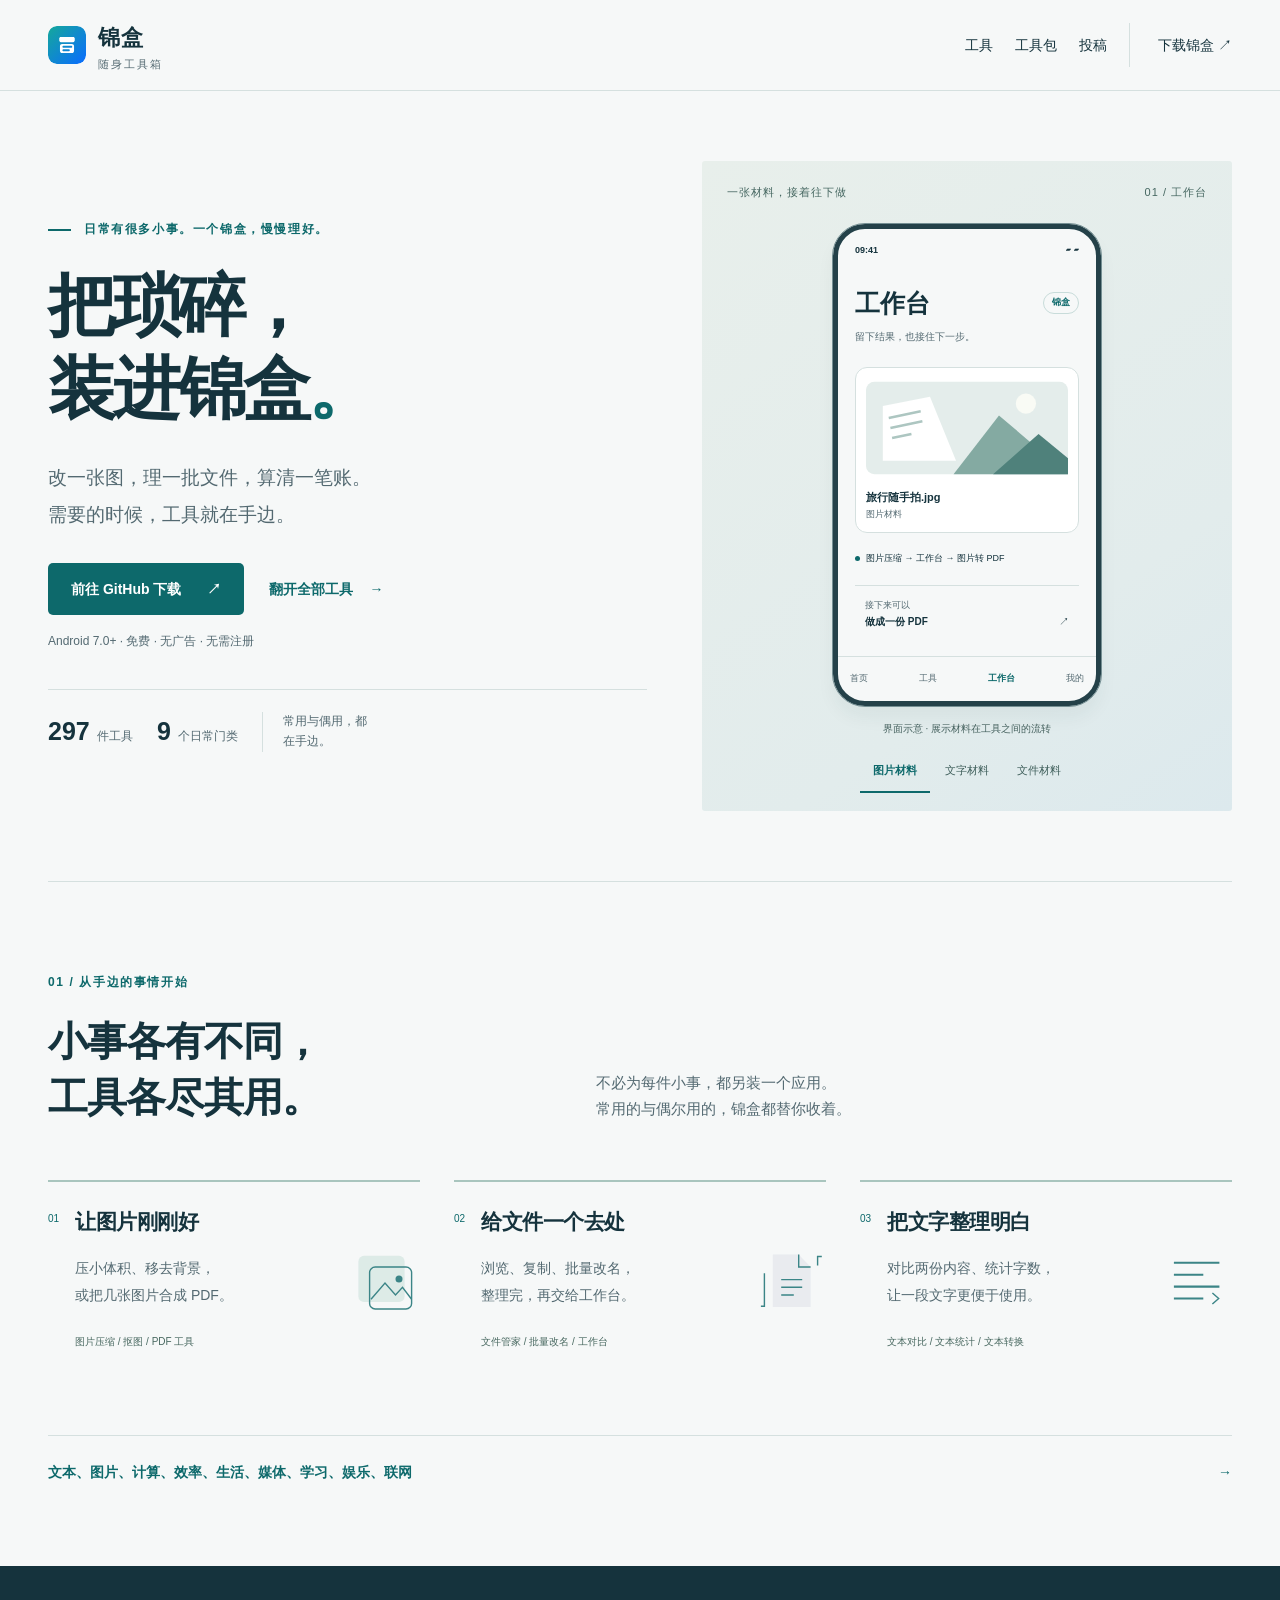
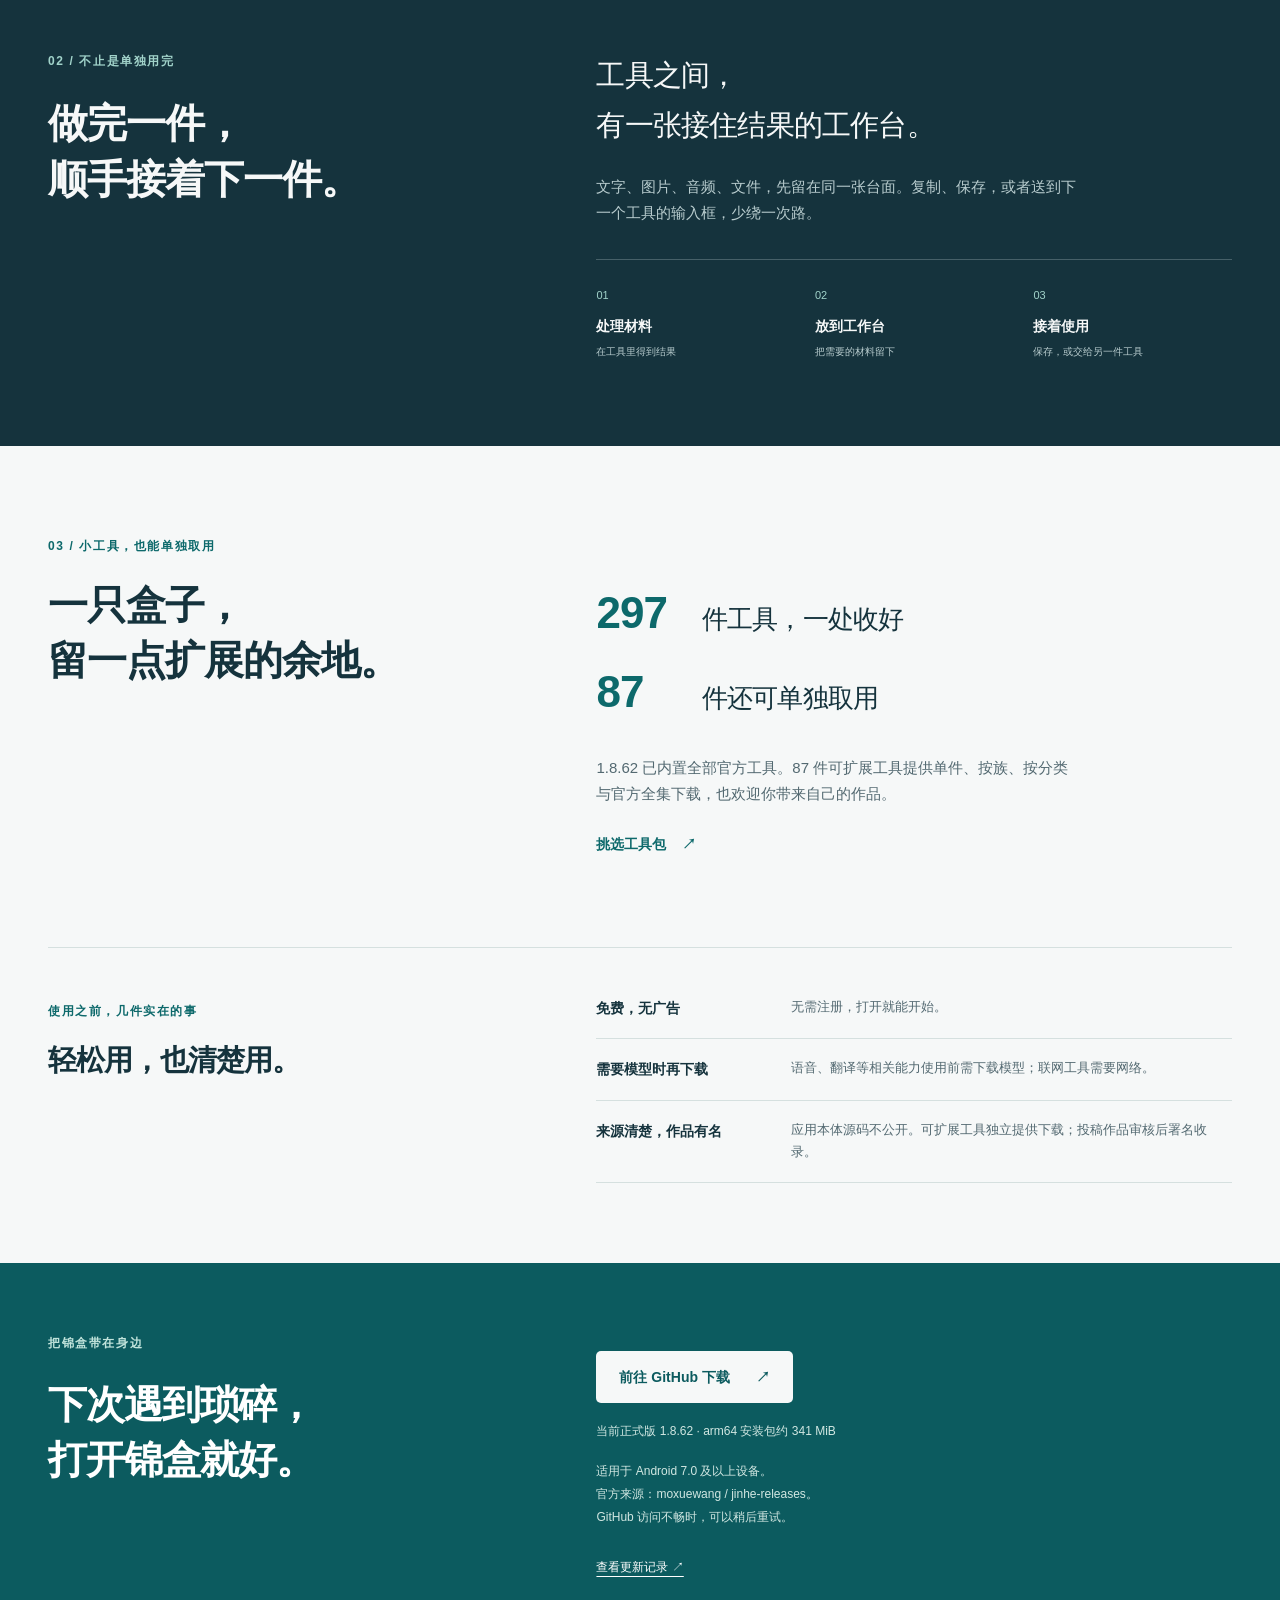
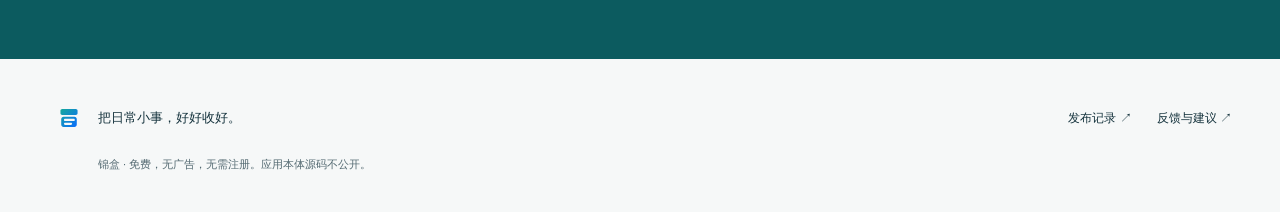
==== commit 1412d4f1: "Publish Jinhe official website and released tool catalog" ====
--- a/index.html
+++ b/index.html
@@ -1,9 +1,9 @@
 <!doctype html>
-<html lang="zh-CN"><head><meta charset="utf-8"><meta name="viewport" content="width=device-width, initial-scale=1"><meta name="theme-color" content="#F6F8F8"><meta name="description" content="锦盒是一款 Android 随身工具箱。287 件工具，涵盖文本、图片、文件、计算与生活；工作台连接处理结果，免费无广告。"><title>锦盒 · 把琐碎，装进锦盒。</title><link rel="icon" type="image/svg+xml" href="assets/jinhe-icon.svg"><link rel="stylesheet" href="site.css"><script defer src="site.js"></script></head><body><a class="skip-link" href="#main">跳到主要内容</a><header class="site-header"><div class="wrap nav"><a class="brand" href="index.html" aria-label="锦盒首页"><img src="assets/jinhe-icon.svg" width="38" height="38" alt=""><span>锦盒<span class="brand-sub">随身工具箱</span></span></a><nav aria-label="主导航"><a href="tools.html">工具</a><a href="downloads.html">工具包</a><a href="contribute.html">投稿</a><a class="nav-download" href="index.html#download">下载锦盒 ↗</a></nav></div></header>
-<main id="main"><section class="hero wrap" aria-labelledby="hero-title"><div class="hero-copy"><p class="eyebrow"><span class="small-line"></span> 日常有很多小事。一个锦盒，慢慢理好。</p><h1 id="hero-title">把琐碎，<br>装进锦盒<span class="teal">。</span></h1><p class="hero-intro">改一张图，理一批文件，算清一笔账。<br>需要的时候，工具就在手边。</p><div class="actions"><a class="button" data-download href="https://github.com/moxuewang/jinhe-releases/releases/latest">前往 GitHub 下载 <span aria-hidden="true">↗</span></a><a class="text-link" href="tools.html">翻开全部工具 <span aria-hidden="true">→</span></a></div><p class="hero-meta">Android 7.0+ · 免费 · 无广告 · 无需注册</p><div class="hero-count"><span><b>287</b> 件工具</span><span><b>9</b> 个日常门类</span><span>常用与偶用，都在手边。</span></div></div>
+<html lang="zh-CN"><head><meta charset="utf-8"><meta name="viewport" content="width=device-width, initial-scale=1"><meta name="theme-color" content="#F6F8F8"><meta name="description" content="锦盒是一款 Android 随身工具箱。297 件工具，涵盖文本、图片、文件、计算与生活；工作台连接处理结果，免费无广告。"><title>锦盒 · 把琐碎，装进锦盒。</title><link rel="icon" type="image/svg+xml" href="assets/jinhe-icon.svg"><link rel="stylesheet" href="site.css"><script defer src="site.js"></script></head><body><a class="skip-link" href="#main">跳到主要内容</a><header class="site-header"><div class="wrap nav"><a class="brand" href="index.html" aria-label="锦盒首页"><img src="assets/jinhe-icon.svg" width="38" height="38" alt=""><span>锦盒<span class="brand-sub">随身工具箱</span></span></a><nav aria-label="主导航"><a href="tools.html">工具</a><a href="downloads.html">工具包</a><a href="contribute.html">投稿</a><a class="nav-download" href="index.html#download">下载锦盒 ↗</a></nav></div></header>
+<main id="main"><section class="hero wrap" aria-labelledby="hero-title"><div class="hero-copy"><p class="eyebrow"><span class="small-line"></span> 日常有很多小事。一个锦盒，慢慢理好。</p><h1 id="hero-title">把琐碎，<br>装进锦盒<span class="teal">。</span></h1><p class="hero-intro">改一张图，理一批文件，算清一笔账。<br>需要的时候，工具就在手边。</p><div class="actions"><a class="button" data-download href="https://github.com/moxuewang/jinhe-releases/releases/latest">前往 GitHub 下载 <span aria-hidden="true">↗</span></a><a class="text-link" href="tools.html">翻开全部工具 <span aria-hidden="true">→</span></a></div><p class="hero-meta">Android 7.0+ · 免费 · 无广告 · 无需注册</p><div class="hero-count"><span><b>297</b> 件工具</span><span><b>9</b> 个日常门类</span><span>常用与偶用，都在手边。</span></div></div>
 <figure class="hero-visual"><div class="visual-top"><span>一张材料，接着往下做</span><span class="visual-number">01 / 工作台</span></div><div class="phone"><div class="phone-status" aria-hidden="true"><span>09:41</span><span>▰ ▰</span></div><div class="phone-title"><span>工作台</span><span class="phone-badge">锦盒</span></div><p class="phone-description">留下结果，也接住下一步。</p><div class="material-sheet"><svg viewBox="0 0 240 110" aria-hidden="true"><rect width="240" height="110" rx="10" fill="#e4edeb"/><path d="M20 94V29L76 18l31 76z" fill="#fff"/><path d="M27 43l38-8m-36 20 38-8m-36 20 23-5" stroke="#adc6c1" stroke-width="3"/><path d="M104 110l54-70 82 70" fill="#84aaa2"/><path d="M151 110l54-48 35 29v19" fill="#4f817b"/><circle cx="190" cy="26" r="12" fill="#f9fbf5"/></svg><div class="material-label"><b id="demo-name">旅行随手拍.jpg</b><span id="demo-type">图片材料</span></div></div><div class="demo-route"><span class="route-dot"></span><span id="demo-route">图片压缩 → 工作台 → 图片转 PDF</span></div><div class="phone-next"><span>接下来可以</span><strong id="demo-next">做成一份 PDF</strong><span aria-hidden="true">↗</span></div><div class="phone-bottom" aria-hidden="true"><span>首页</span><span>工具</span><b>工作台</b><span>我的</span></div></div><figcaption>界面示意 · 展示材料在工具之间的流转</figcaption><div class="demo-switch" role="group" aria-label="切换材料流转示例"><button type="button" data-demo="image" aria-pressed="true">图片材料</button><button type="button" data-demo="text" aria-pressed="false">文字材料</button><button type="button" data-demo="file" aria-pressed="false">文件材料</button></div><p class="sr-only" id="demo-status" aria-live="polite"></p></figure></section>
 <section class="chapter wrap" aria-labelledby="daily-title"><div class="section-heading"><p class="eyebrow">01 / 从手边的事情开始</p><h2 id="daily-title">小事各有不同，<br>工具各尽其用。</h2><p>不必为每件小事，都另装一个应用。<br>常用的与偶尔用的，锦盒都替你收着。</p></div><div class="tool-stories"><a class="story" href="tools.html?cat=图片"><span class="story-index">01</span><div><h3>让图片刚刚好</h3><p>压小体积、移去背景，<br>或把几张图片合成 PDF。</p><span class="story-tags">图片压缩 / 抠图 / PDF 工具</span></div><svg viewBox="0 0 100 100" aria-hidden="true"><rect x="12" y="14" width="66" height="66" rx="8" fill="#d8e8e4"/><rect x="28" y="30" width="60" height="60" rx="8" fill="none" stroke="currentColor" stroke-width="2"/><path d="M30 76l20-23 15 17 10-11 13 17" fill="none" stroke="currentColor" stroke-width="2"/><circle cx="70" cy="47" r="5" fill="currentColor"/></svg></a><a class="story" href="tools.html?q=文件"><span class="story-index">02</span><div><h3>给文件一个去处</h3><p>浏览、复制、批量改名，<br>整理完，再交给工作台。</p><span class="story-tags">文件管家 / 批量改名 / 工作台</span></div><svg viewBox="0 0 100 100" aria-hidden="true"><path d="M24 12h37l17 18v57H24z" fill="#e6e9ee"/><path d="M61 12v18h17M36 48h30M36 59h30M36 70h18" fill="none" stroke="currentColor" stroke-width="2"/><path d="M12 39v47h-5m81-58V15h6" fill="none" stroke="currentColor" stroke-width="2"/></svg></a><a class="story" href="tools.html?cat=文本"><span class="story-index">03</span><div><h3>把文字整理明白</h3><p>对比两份内容、统计字数，<br>让一段文字更便于使用。</p><span class="story-tags">文本对比 / 文本统计 / 文本转换</span></div><svg viewBox="0 0 100 100" aria-hidden="true"><path d="M17 24h65M17 41h42M17 58h65M17 75h42" stroke="currentColor" stroke-width="3"/><path d="M72 67l9 8-9 8" fill="none" stroke="currentColor" stroke-width="2"/></svg></a></div><a class="text-link directory-link" href="tools.html">文本、图片、计算、效率、生活、媒体、学习、娱乐、联网 <span aria-hidden="true">→</span></a></section>
 <section class="workbench-section"><div class="wrap workbench-layout"><div><p class="eyebrow">02 / 不止是单独用完</p><h2>做完一件，<br>顺手接着下一件。</h2></div><div class="workbench-body"><p class="large-copy">工具之间，<br>有一张接住结果的工作台。</p><p>文字、图片、音频、文件，先留在同一张台面。复制、保存，或者送到下一个工具的输入框，少绕一次路。</p><ol class="flow"><li><span>01</span><strong>处理材料</strong><small>在工具里得到结果</small></li><li><span>02</span><strong>放到工作台</strong><small>把需要的材料留下</small></li><li><span>03</span><strong>接着使用</strong><small>保存，或交给另一件工具</small></li></ol></div></div></section>
-<section class="chapter wrap plugin-section"><div class="section-heading"><p class="eyebrow">03 / 小工具，也能单独取用</p><h2>一只盒子，<br>留一点扩展的余地。</h2></div><div class="plugin-copy"><p class="large-copy"><strong>287</strong> 件工具，一处收好<br><strong>77</strong> 件还可单独取用</p><p>1.8.61 已内置全部官方工具。77 件可扩展工具提供单件、按族、按分类与官方全集下载，也欢迎你带来自己的作品。</p><a class="text-link" href="downloads.html">挑选工具包 <span aria-hidden="true">↗</span></a></div></section>
+<section class="chapter wrap plugin-section"><div class="section-heading"><p class="eyebrow">03 / 小工具，也能单独取用</p><h2>一只盒子，<br>留一点扩展的余地。</h2></div><div class="plugin-copy"><p class="large-copy"><strong>297</strong> 件工具，一处收好<br><strong>87</strong> 件还可单独取用</p><p>1.8.62 已内置全部官方工具。87 件可扩展工具提供单件、按族、按分类与官方全集下载，也欢迎你带来自己的作品。</p><a class="text-link" href="downloads.html">挑选工具包 <span aria-hidden="true">↗</span></a></div></section>
 <section class="principles wrap" aria-label="使用说明"><div><span class="eyebrow">使用之前，几件实在的事</span><h2>轻松用，也清楚用。</h2></div><dl><div><dt>免费，无广告</dt><dd>无需注册，打开就能开始。</dd></div><div><dt>需要模型时再下载</dt><dd>语音、翻译等相关能力使用前需下载模型；联网工具需要网络。</dd></div><div><dt>来源清楚，作品有名</dt><dd>应用本体源码不公开。可扩展工具独立提供下载；投稿作品审核后署名收录。</dd></div></dl></section>
-<section class="download-section" id="download"><div class="wrap download-layout"><div><p class="eyebrow">把锦盒带在身边</p><h2>下次遇到琐碎，<br>打开锦盒就好。</h2></div><div class="download-detail"><a class="button light" data-download href="https://github.com/moxuewang/jinhe-releases/releases/latest">前往 GitHub 下载 <span aria-hidden="true">↗</span></a><p id="release-meta">当前正式版 1.8.61 · arm64 安装包约 326 MiB</p><p>适用于 Android 7.0 及以上设备。<br>官方来源：moxuewang / jinhe-releases。<br>GitHub 访问不畅时，可以稍后重试。</p><a class="download-record" href="https://github.com/moxuewang/jinhe-releases/releases">查看更新记录 ↗</a></div></div></section></main><footer class="footer wrap"><a class="footer-brand" href="index.html"><img src="assets/jinhe-mark.svg" width="42" height="42" alt="">把日常小事，好好收好。</a><div><a href="https://github.com/moxuewang/jinhe-releases/releases">发布记录 ↗</a><a href="mailto:moxuewang@qq.com">反馈与建议 ↗</a></div><p>锦盒 · 免费，无广告，无需注册。应用本体源码不公开。</p></footer></body></html>+<section class="download-section" id="download"><div class="wrap download-layout"><div><p class="eyebrow">把锦盒带在身边</p><h2>下次遇到琐碎，<br>打开锦盒就好。</h2></div><div class="download-detail"><a class="button light" data-download href="https://github.com/moxuewang/jinhe-releases/releases/latest">前往 GitHub 下载 <span aria-hidden="true">↗</span></a><p id="release-meta">当前正式版 1.8.62 · arm64 安装包约 341 MiB</p><p>适用于 Android 7.0 及以上设备。<br>官方来源：moxuewang / jinhe-releases。<br>GitHub 访问不畅时，可以稍后重试。</p><a class="download-record" href="https://github.com/moxuewang/jinhe-releases/releases">查看更新记录 ↗</a></div></div></section></main><footer class="footer wrap"><a class="footer-brand" href="index.html"><img src="assets/jinhe-mark.svg" width="42" height="42" alt="">把日常小事，好好收好。</a><div><a href="https://github.com/moxuewang/jinhe-releases/releases">发布记录 ↗</a><a href="mailto:moxuewang@qq.com">反馈与建议 ↗</a></div><p>锦盒 · 免费，无广告，无需注册。应用本体源码不公开。</p></footer></body></html>
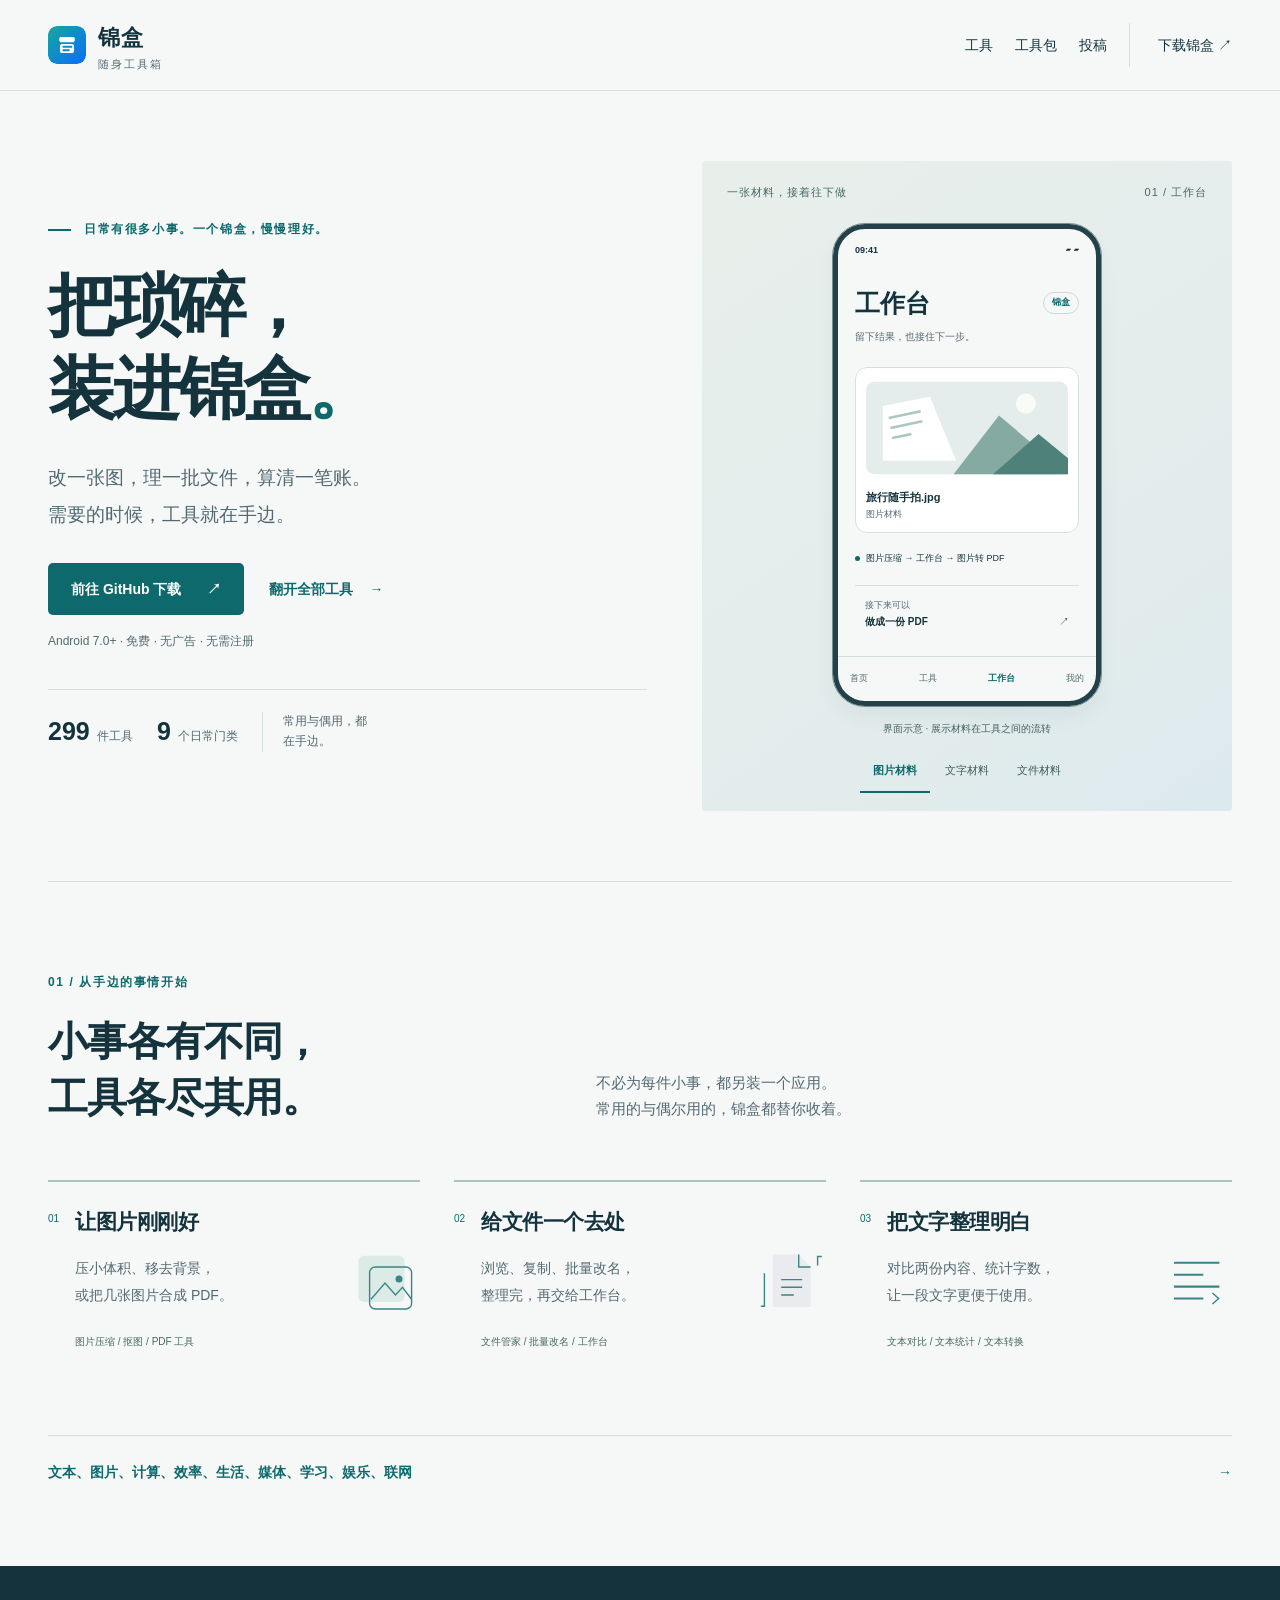
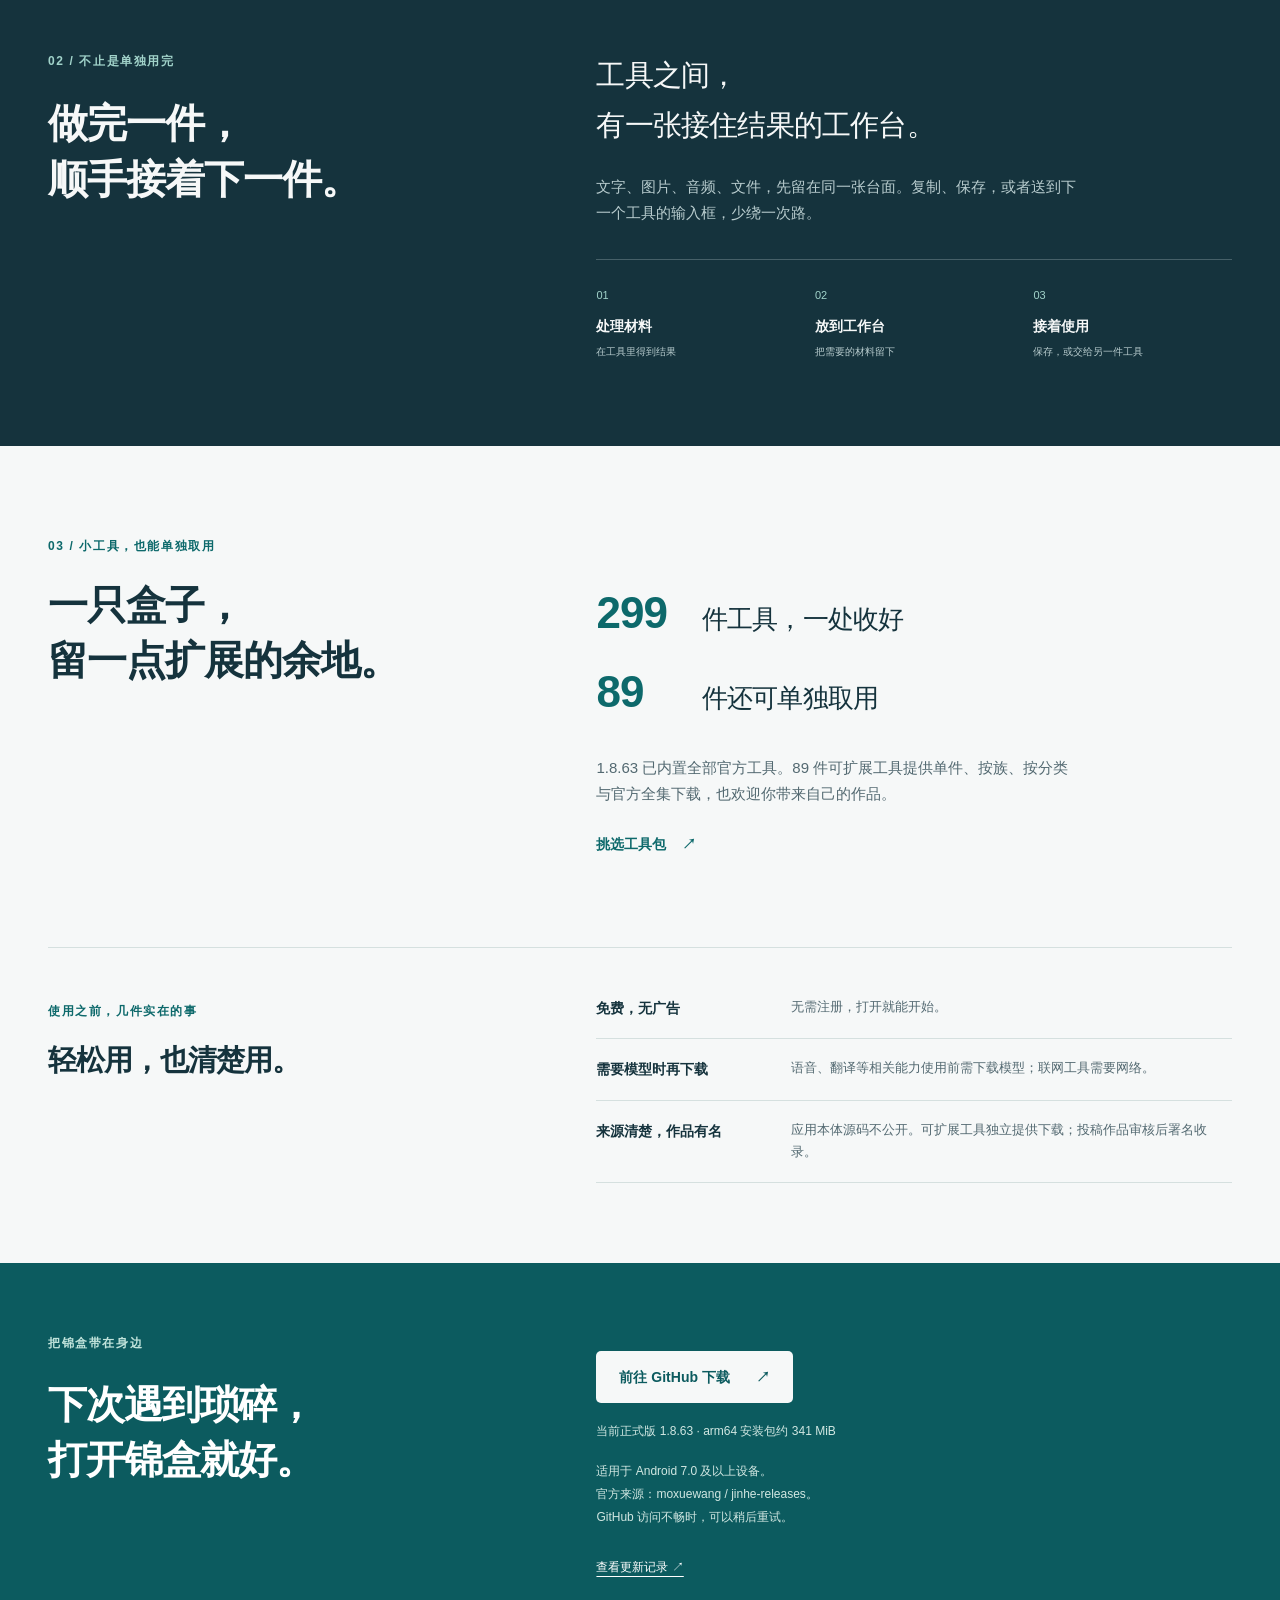
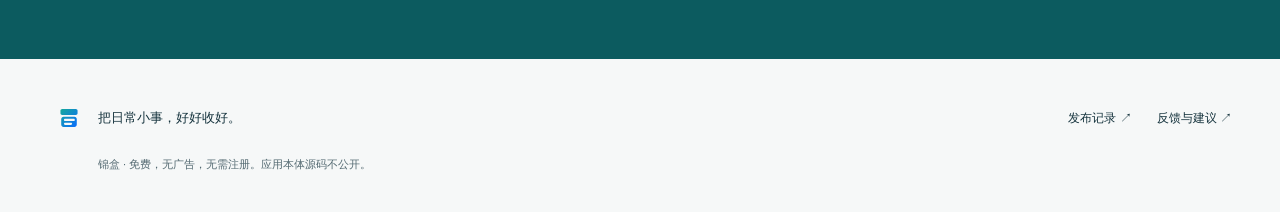
==== commit 2dfd469b: "Publish Jinhe official website and released tool catalog" ====
--- a/index.html
+++ b/index.html
@@ -1,9 +1,9 @@
 <!doctype html>
-<html lang="zh-CN"><head><meta charset="utf-8"><meta name="viewport" content="width=device-width, initial-scale=1"><meta name="theme-color" content="#F6F8F8"><meta name="description" content="锦盒是一款 Android 随身工具箱。297 件工具，涵盖文本、图片、文件、计算与生活；工作台连接处理结果，免费无广告。"><title>锦盒 · 把琐碎，装进锦盒。</title><link rel="icon" type="image/svg+xml" href="assets/jinhe-icon.svg"><link rel="stylesheet" href="site.css"><script defer src="site.js"></script></head><body><a class="skip-link" href="#main">跳到主要内容</a><header class="site-header"><div class="wrap nav"><a class="brand" href="index.html" aria-label="锦盒首页"><img src="assets/jinhe-icon.svg" width="38" height="38" alt=""><span>锦盒<span class="brand-sub">随身工具箱</span></span></a><nav aria-label="主导航"><a href="tools.html">工具</a><a href="downloads.html">工具包</a><a href="contribute.html">投稿</a><a class="nav-download" href="index.html#download">下载锦盒 ↗</a></nav></div></header>
-<main id="main"><section class="hero wrap" aria-labelledby="hero-title"><div class="hero-copy"><p class="eyebrow"><span class="small-line"></span> 日常有很多小事。一个锦盒，慢慢理好。</p><h1 id="hero-title">把琐碎，<br>装进锦盒<span class="teal">。</span></h1><p class="hero-intro">改一张图，理一批文件，算清一笔账。<br>需要的时候，工具就在手边。</p><div class="actions"><a class="button" data-download href="https://github.com/moxuewang/jinhe-releases/releases/latest">前往 GitHub 下载 <span aria-hidden="true">↗</span></a><a class="text-link" href="tools.html">翻开全部工具 <span aria-hidden="true">→</span></a></div><p class="hero-meta">Android 7.0+ · 免费 · 无广告 · 无需注册</p><div class="hero-count"><span><b>297</b> 件工具</span><span><b>9</b> 个日常门类</span><span>常用与偶用，都在手边。</span></div></div>
+<html lang="zh-CN"><head><meta charset="utf-8"><meta name="viewport" content="width=device-width, initial-scale=1"><meta name="theme-color" content="#F6F8F8"><meta name="description" content="锦盒是一款 Android 随身工具箱。299 件工具，涵盖文本、图片、文件、计算与生活；工作台连接处理结果，免费无广告。"><title>锦盒 · 把琐碎，装进锦盒。</title><link rel="icon" type="image/svg+xml" href="assets/jinhe-icon.svg"><link rel="stylesheet" href="site.css"><script defer src="site.js"></script></head><body><a class="skip-link" href="#main">跳到主要内容</a><header class="site-header"><div class="wrap nav"><a class="brand" href="index.html" aria-label="锦盒首页"><img src="assets/jinhe-icon.svg" width="38" height="38" alt=""><span>锦盒<span class="brand-sub">随身工具箱</span></span></a><nav aria-label="主导航"><a href="tools.html">工具</a><a href="downloads.html">工具包</a><a href="contribute.html">投稿</a><a class="nav-download" href="index.html#download">下载锦盒 ↗</a></nav></div></header>
+<main id="main"><section class="hero wrap" aria-labelledby="hero-title"><div class="hero-copy"><p class="eyebrow"><span class="small-line"></span> 日常有很多小事。一个锦盒，慢慢理好。</p><h1 id="hero-title">把琐碎，<br>装进锦盒<span class="teal">。</span></h1><p class="hero-intro">改一张图，理一批文件，算清一笔账。<br>需要的时候，工具就在手边。</p><div class="actions"><a class="button" data-download href="https://github.com/moxuewang/jinhe-releases/releases/latest">前往 GitHub 下载 <span aria-hidden="true">↗</span></a><a class="text-link" href="tools.html">翻开全部工具 <span aria-hidden="true">→</span></a></div><p class="hero-meta">Android 7.0+ · 免费 · 无广告 · 无需注册</p><div class="hero-count"><span><b>299</b> 件工具</span><span><b>9</b> 个日常门类</span><span>常用与偶用，都在手边。</span></div></div>
 <figure class="hero-visual"><div class="visual-top"><span>一张材料，接着往下做</span><span class="visual-number">01 / 工作台</span></div><div class="phone"><div class="phone-status" aria-hidden="true"><span>09:41</span><span>▰ ▰</span></div><div class="phone-title"><span>工作台</span><span class="phone-badge">锦盒</span></div><p class="phone-description">留下结果，也接住下一步。</p><div class="material-sheet"><svg viewBox="0 0 240 110" aria-hidden="true"><rect width="240" height="110" rx="10" fill="#e4edeb"/><path d="M20 94V29L76 18l31 76z" fill="#fff"/><path d="M27 43l38-8m-36 20 38-8m-36 20 23-5" stroke="#adc6c1" stroke-width="3"/><path d="M104 110l54-70 82 70" fill="#84aaa2"/><path d="M151 110l54-48 35 29v19" fill="#4f817b"/><circle cx="190" cy="26" r="12" fill="#f9fbf5"/></svg><div class="material-label"><b id="demo-name">旅行随手拍.jpg</b><span id="demo-type">图片材料</span></div></div><div class="demo-route"><span class="route-dot"></span><span id="demo-route">图片压缩 → 工作台 → 图片转 PDF</span></div><div class="phone-next"><span>接下来可以</span><strong id="demo-next">做成一份 PDF</strong><span aria-hidden="true">↗</span></div><div class="phone-bottom" aria-hidden="true"><span>首页</span><span>工具</span><b>工作台</b><span>我的</span></div></div><figcaption>界面示意 · 展示材料在工具之间的流转</figcaption><div class="demo-switch" role="group" aria-label="切换材料流转示例"><button type="button" data-demo="image" aria-pressed="true">图片材料</button><button type="button" data-demo="text" aria-pressed="false">文字材料</button><button type="button" data-demo="file" aria-pressed="false">文件材料</button></div><p class="sr-only" id="demo-status" aria-live="polite"></p></figure></section>
 <section class="chapter wrap" aria-labelledby="daily-title"><div class="section-heading"><p class="eyebrow">01 / 从手边的事情开始</p><h2 id="daily-title">小事各有不同，<br>工具各尽其用。</h2><p>不必为每件小事，都另装一个应用。<br>常用的与偶尔用的，锦盒都替你收着。</p></div><div class="tool-stories"><a class="story" href="tools.html?cat=图片"><span class="story-index">01</span><div><h3>让图片刚刚好</h3><p>压小体积、移去背景，<br>或把几张图片合成 PDF。</p><span class="story-tags">图片压缩 / 抠图 / PDF 工具</span></div><svg viewBox="0 0 100 100" aria-hidden="true"><rect x="12" y="14" width="66" height="66" rx="8" fill="#d8e8e4"/><rect x="28" y="30" width="60" height="60" rx="8" fill="none" stroke="currentColor" stroke-width="2"/><path d="M30 76l20-23 15 17 10-11 13 17" fill="none" stroke="currentColor" stroke-width="2"/><circle cx="70" cy="47" r="5" fill="currentColor"/></svg></a><a class="story" href="tools.html?q=文件"><span class="story-index">02</span><div><h3>给文件一个去处</h3><p>浏览、复制、批量改名，<br>整理完，再交给工作台。</p><span class="story-tags">文件管家 / 批量改名 / 工作台</span></div><svg viewBox="0 0 100 100" aria-hidden="true"><path d="M24 12h37l17 18v57H24z" fill="#e6e9ee"/><path d="M61 12v18h17M36 48h30M36 59h30M36 70h18" fill="none" stroke="currentColor" stroke-width="2"/><path d="M12 39v47h-5m81-58V15h6" fill="none" stroke="currentColor" stroke-width="2"/></svg></a><a class="story" href="tools.html?cat=文本"><span class="story-index">03</span><div><h3>把文字整理明白</h3><p>对比两份内容、统计字数，<br>让一段文字更便于使用。</p><span class="story-tags">文本对比 / 文本统计 / 文本转换</span></div><svg viewBox="0 0 100 100" aria-hidden="true"><path d="M17 24h65M17 41h42M17 58h65M17 75h42" stroke="currentColor" stroke-width="3"/><path d="M72 67l9 8-9 8" fill="none" stroke="currentColor" stroke-width="2"/></svg></a></div><a class="text-link directory-link" href="tools.html">文本、图片、计算、效率、生活、媒体、学习、娱乐、联网 <span aria-hidden="true">→</span></a></section>
 <section class="workbench-section"><div class="wrap workbench-layout"><div><p class="eyebrow">02 / 不止是单独用完</p><h2>做完一件，<br>顺手接着下一件。</h2></div><div class="workbench-body"><p class="large-copy">工具之间，<br>有一张接住结果的工作台。</p><p>文字、图片、音频、文件，先留在同一张台面。复制、保存，或者送到下一个工具的输入框，少绕一次路。</p><ol class="flow"><li><span>01</span><strong>处理材料</strong><small>在工具里得到结果</small></li><li><span>02</span><strong>放到工作台</strong><small>把需要的材料留下</small></li><li><span>03</span><strong>接着使用</strong><small>保存，或交给另一件工具</small></li></ol></div></div></section>
-<section class="chapter wrap plugin-section"><div class="section-heading"><p class="eyebrow">03 / 小工具，也能单独取用</p><h2>一只盒子，<br>留一点扩展的余地。</h2></div><div class="plugin-copy"><p class="large-copy"><strong>297</strong> 件工具，一处收好<br><strong>87</strong> 件还可单独取用</p><p>1.8.62 已内置全部官方工具。87 件可扩展工具提供单件、按族、按分类与官方全集下载，也欢迎你带来自己的作品。</p><a class="text-link" href="downloads.html">挑选工具包 <span aria-hidden="true">↗</span></a></div></section>
+<section class="chapter wrap plugin-section"><div class="section-heading"><p class="eyebrow">03 / 小工具，也能单独取用</p><h2>一只盒子，<br>留一点扩展的余地。</h2></div><div class="plugin-copy"><p class="large-copy"><strong>299</strong> 件工具，一处收好<br><strong>89</strong> 件还可单独取用</p><p>1.8.63 已内置全部官方工具。89 件可扩展工具提供单件、按族、按分类与官方全集下载，也欢迎你带来自己的作品。</p><a class="text-link" href="downloads.html">挑选工具包 <span aria-hidden="true">↗</span></a></div></section>
 <section class="principles wrap" aria-label="使用说明"><div><span class="eyebrow">使用之前，几件实在的事</span><h2>轻松用，也清楚用。</h2></div><dl><div><dt>免费，无广告</dt><dd>无需注册，打开就能开始。</dd></div><div><dt>需要模型时再下载</dt><dd>语音、翻译等相关能力使用前需下载模型；联网工具需要网络。</dd></div><div><dt>来源清楚，作品有名</dt><dd>应用本体源码不公开。可扩展工具独立提供下载；投稿作品审核后署名收录。</dd></div></dl></section>
-<section class="download-section" id="download"><div class="wrap download-layout"><div><p class="eyebrow">把锦盒带在身边</p><h2>下次遇到琐碎，<br>打开锦盒就好。</h2></div><div class="download-detail"><a class="button light" data-download href="https://github.com/moxuewang/jinhe-releases/releases/latest">前往 GitHub 下载 <span aria-hidden="true">↗</span></a><p id="release-meta">当前正式版 1.8.62 · arm64 安装包约 341 MiB</p><p>适用于 Android 7.0 及以上设备。<br>官方来源：moxuewang / jinhe-releases。<br>GitHub 访问不畅时，可以稍后重试。</p><a class="download-record" href="https://github.com/moxuewang/jinhe-releases/releases">查看更新记录 ↗</a></div></div></section></main><footer class="footer wrap"><a class="footer-brand" href="index.html"><img src="assets/jinhe-mark.svg" width="42" height="42" alt="">把日常小事，好好收好。</a><div><a href="https://github.com/moxuewang/jinhe-releases/releases">发布记录 ↗</a><a href="mailto:moxuewang@qq.com">反馈与建议 ↗</a></div><p>锦盒 · 免费，无广告，无需注册。应用本体源码不公开。</p></footer></body></html>+<section class="download-section" id="download"><div class="wrap download-layout"><div><p class="eyebrow">把锦盒带在身边</p><h2>下次遇到琐碎，<br>打开锦盒就好。</h2></div><div class="download-detail"><a class="button light" data-download href="https://github.com/moxuewang/jinhe-releases/releases/latest">前往 GitHub 下载 <span aria-hidden="true">↗</span></a><p id="release-meta">当前正式版 1.8.63 · arm64 安装包约 341 MiB</p><p>适用于 Android 7.0 及以上设备。<br>官方来源：moxuewang / jinhe-releases。<br>GitHub 访问不畅时，可以稍后重试。</p><a class="download-record" href="https://github.com/moxuewang/jinhe-releases/releases">查看更新记录 ↗</a></div></div></section></main><footer class="footer wrap"><a class="footer-brand" href="index.html"><img src="assets/jinhe-mark.svg" width="42" height="42" alt="">把日常小事，好好收好。</a><div><a href="https://github.com/moxuewang/jinhe-releases/releases">发布记录 ↗</a><a href="mailto:moxuewang@qq.com">反馈与建议 ↗</a></div><p>锦盒 · 免费，无广告，无需注册。应用本体源码不公开。</p></footer></body></html>
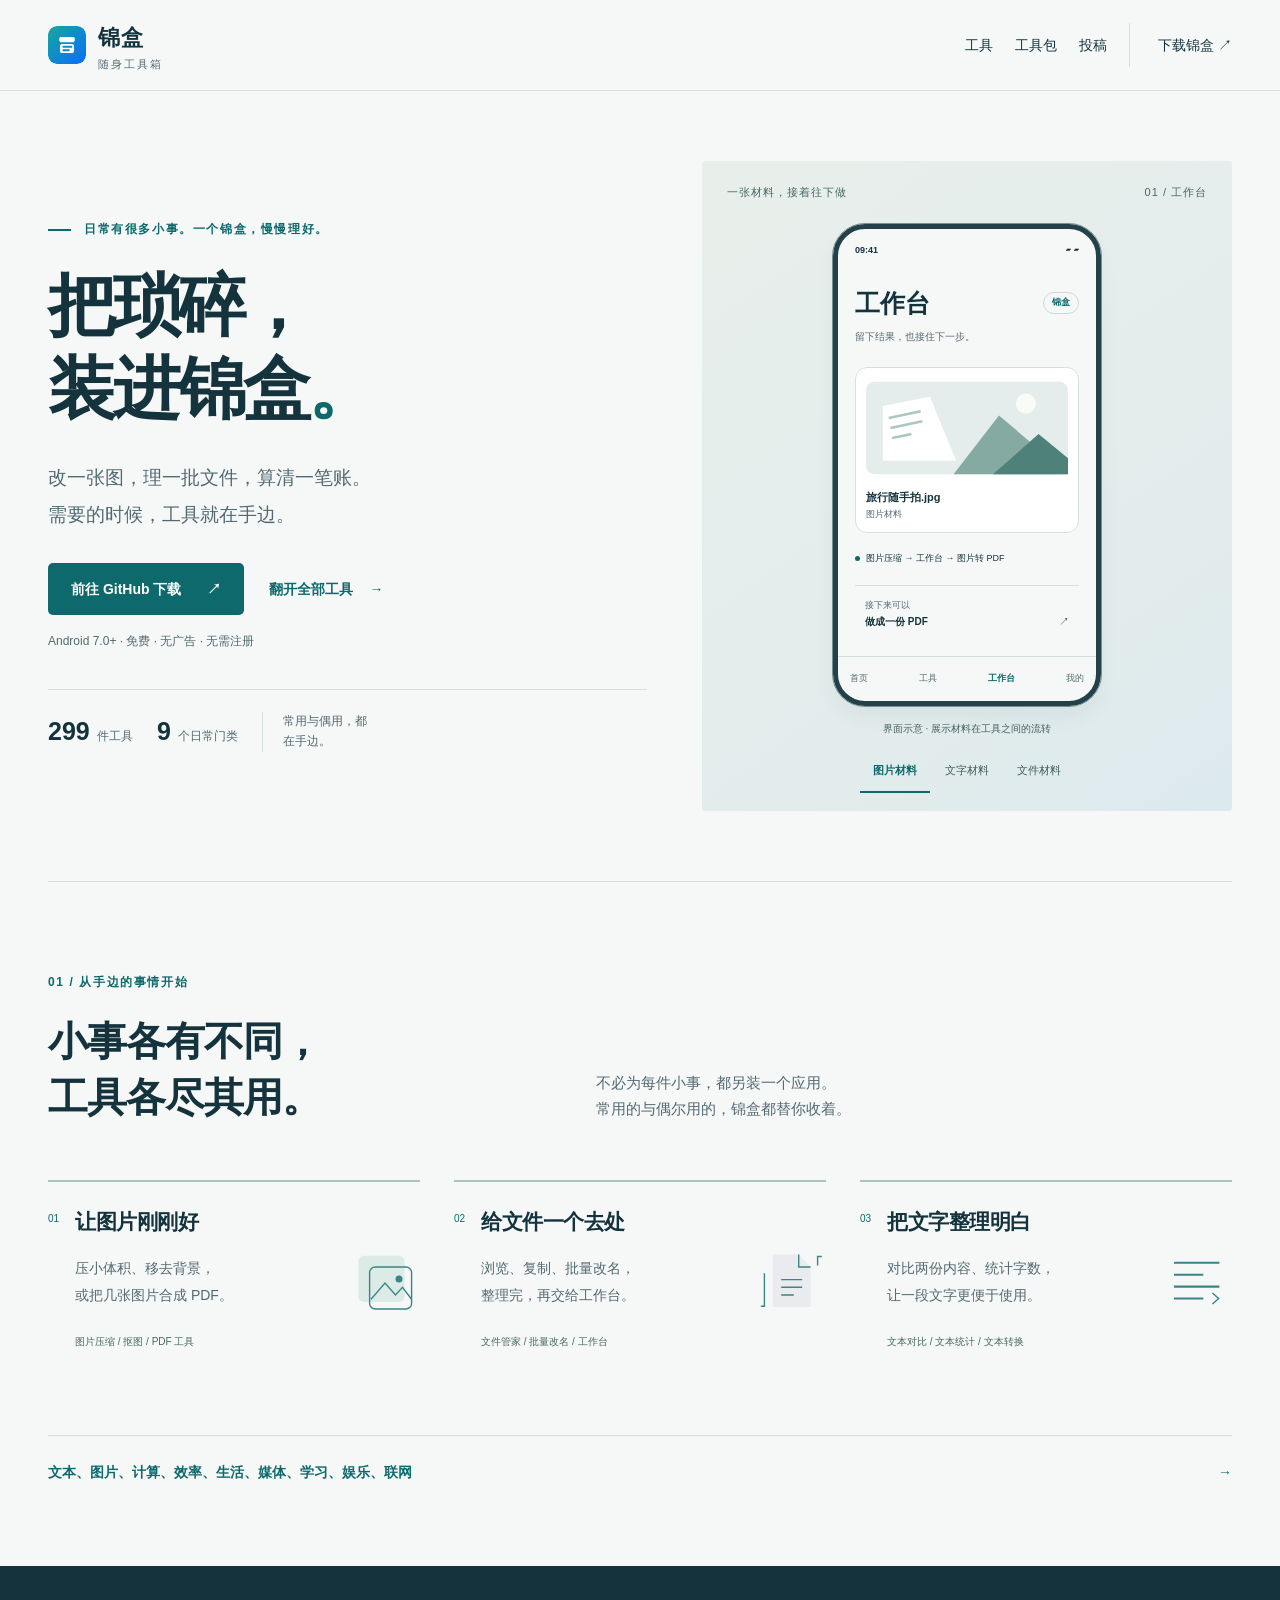
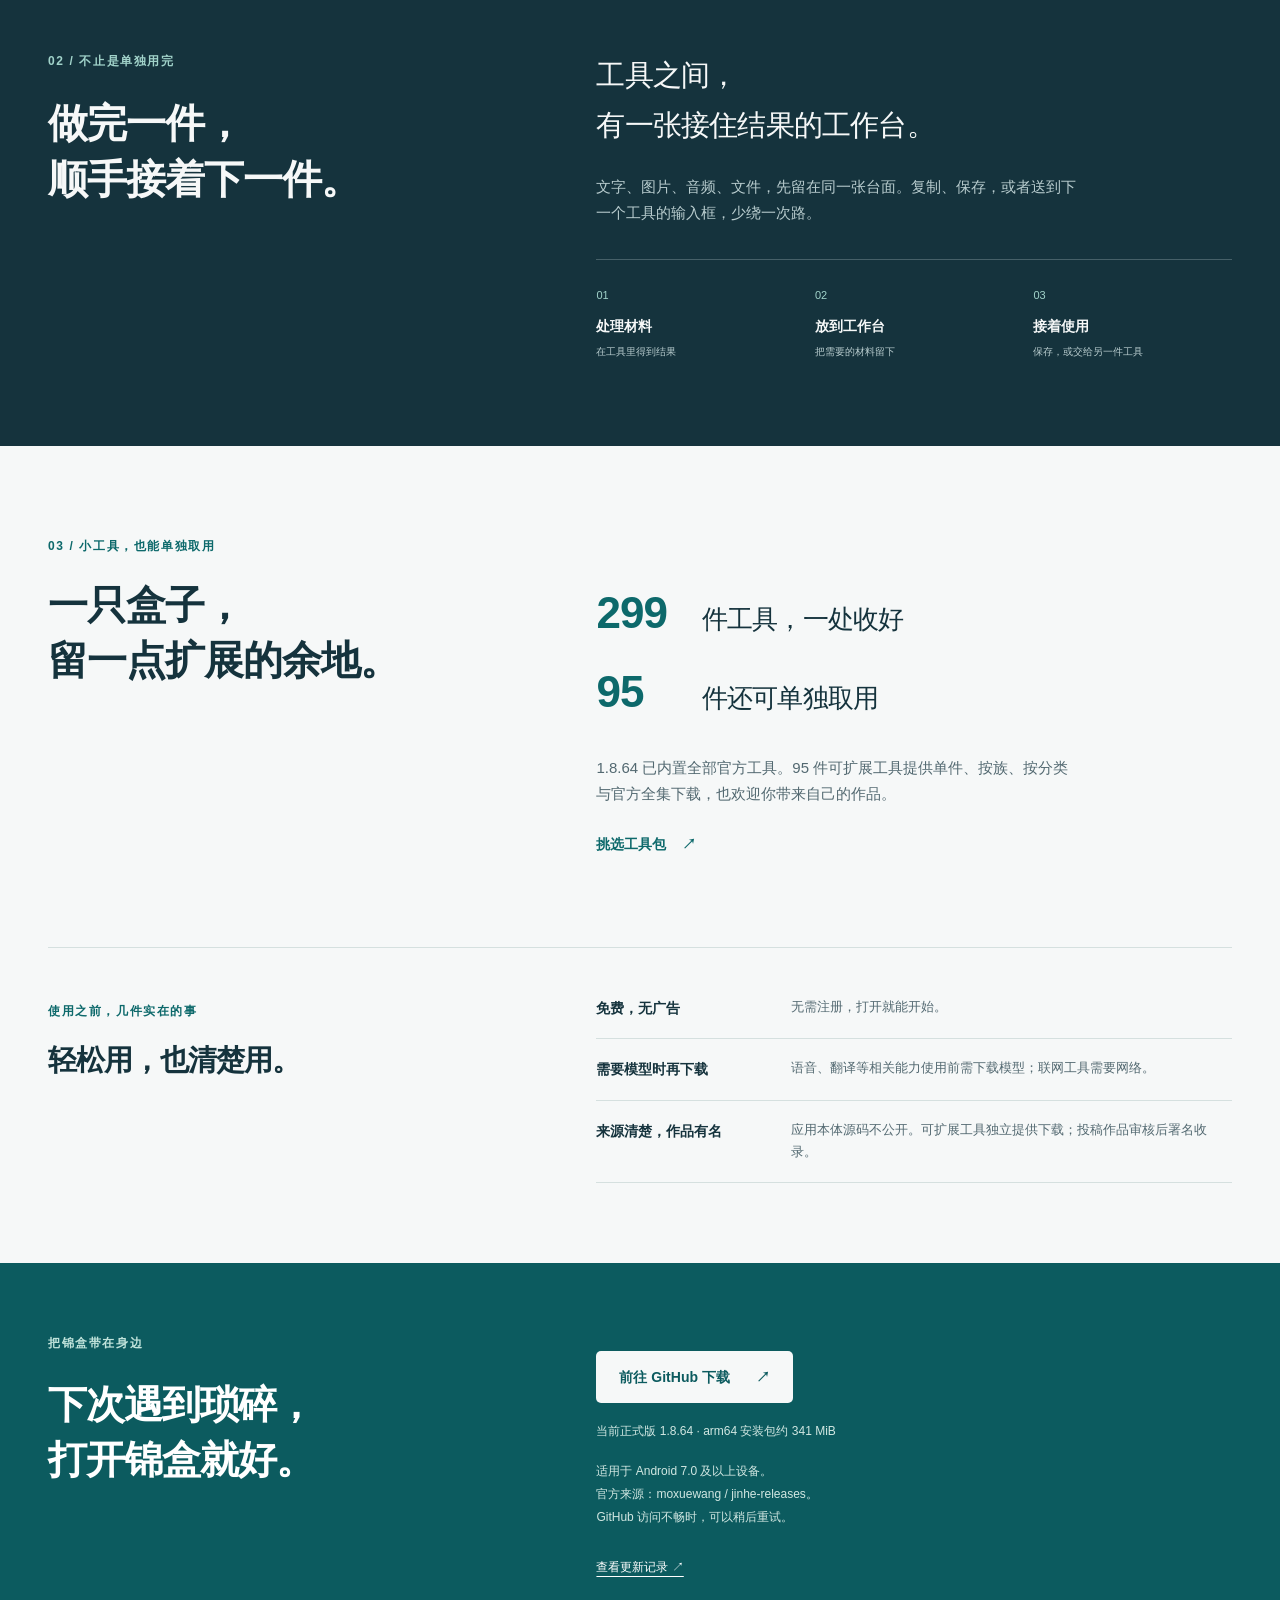
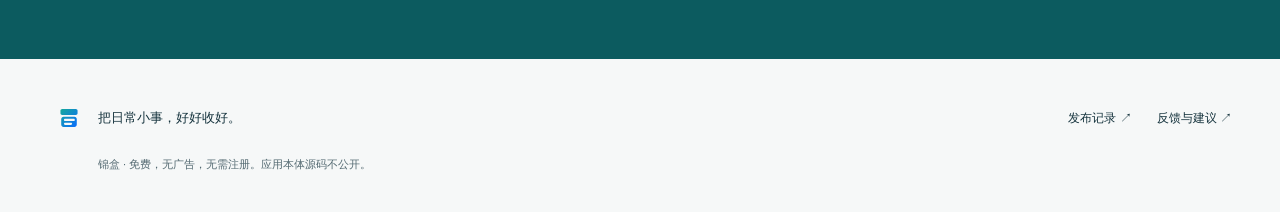
==== commit 434f9148: "Publish Jinhe official website and released tool catalog" ====
--- a/index.html
+++ b/index.html
@@ -4,6 +4,6 @@
 <figure class="hero-visual"><div class="visual-top"><span>一张材料，接着往下做</span><span class="visual-number">01 / 工作台</span></div><div class="phone"><div class="phone-status" aria-hidden="true"><span>09:41</span><span>▰ ▰</span></div><div class="phone-title"><span>工作台</span><span class="phone-badge">锦盒</span></div><p class="phone-description">留下结果，也接住下一步。</p><div class="material-sheet"><svg viewBox="0 0 240 110" aria-hidden="true"><rect width="240" height="110" rx="10" fill="#e4edeb"/><path d="M20 94V29L76 18l31 76z" fill="#fff"/><path d="M27 43l38-8m-36 20 38-8m-36 20 23-5" stroke="#adc6c1" stroke-width="3"/><path d="M104 110l54-70 82 70" fill="#84aaa2"/><path d="M151 110l54-48 35 29v19" fill="#4f817b"/><circle cx="190" cy="26" r="12" fill="#f9fbf5"/></svg><div class="material-label"><b id="demo-name">旅行随手拍.jpg</b><span id="demo-type">图片材料</span></div></div><div class="demo-route"><span class="route-dot"></span><span id="demo-route">图片压缩 → 工作台 → 图片转 PDF</span></div><div class="phone-next"><span>接下来可以</span><strong id="demo-next">做成一份 PDF</strong><span aria-hidden="true">↗</span></div><div class="phone-bottom" aria-hidden="true"><span>首页</span><span>工具</span><b>工作台</b><span>我的</span></div></div><figcaption>界面示意 · 展示材料在工具之间的流转</figcaption><div class="demo-switch" role="group" aria-label="切换材料流转示例"><button type="button" data-demo="image" aria-pressed="true">图片材料</button><button type="button" data-demo="text" aria-pressed="false">文字材料</button><button type="button" data-demo="file" aria-pressed="false">文件材料</button></div><p class="sr-only" id="demo-status" aria-live="polite"></p></figure></section>
 <section class="chapter wrap" aria-labelledby="daily-title"><div class="section-heading"><p class="eyebrow">01 / 从手边的事情开始</p><h2 id="daily-title">小事各有不同，<br>工具各尽其用。</h2><p>不必为每件小事，都另装一个应用。<br>常用的与偶尔用的，锦盒都替你收着。</p></div><div class="tool-stories"><a class="story" href="tools.html?cat=图片"><span class="story-index">01</span><div><h3>让图片刚刚好</h3><p>压小体积、移去背景，<br>或把几张图片合成 PDF。</p><span class="story-tags">图片压缩 / 抠图 / PDF 工具</span></div><svg viewBox="0 0 100 100" aria-hidden="true"><rect x="12" y="14" width="66" height="66" rx="8" fill="#d8e8e4"/><rect x="28" y="30" width="60" height="60" rx="8" fill="none" stroke="currentColor" stroke-width="2"/><path d="M30 76l20-23 15 17 10-11 13 17" fill="none" stroke="currentColor" stroke-width="2"/><circle cx="70" cy="47" r="5" fill="currentColor"/></svg></a><a class="story" href="tools.html?q=文件"><span class="story-index">02</span><div><h3>给文件一个去处</h3><p>浏览、复制、批量改名，<br>整理完，再交给工作台。</p><span class="story-tags">文件管家 / 批量改名 / 工作台</span></div><svg viewBox="0 0 100 100" aria-hidden="true"><path d="M24 12h37l17 18v57H24z" fill="#e6e9ee"/><path d="M61 12v18h17M36 48h30M36 59h30M36 70h18" fill="none" stroke="currentColor" stroke-width="2"/><path d="M12 39v47h-5m81-58V15h6" fill="none" stroke="currentColor" stroke-width="2"/></svg></a><a class="story" href="tools.html?cat=文本"><span class="story-index">03</span><div><h3>把文字整理明白</h3><p>对比两份内容、统计字数，<br>让一段文字更便于使用。</p><span class="story-tags">文本对比 / 文本统计 / 文本转换</span></div><svg viewBox="0 0 100 100" aria-hidden="true"><path d="M17 24h65M17 41h42M17 58h65M17 75h42" stroke="currentColor" stroke-width="3"/><path d="M72 67l9 8-9 8" fill="none" stroke="currentColor" stroke-width="2"/></svg></a></div><a class="text-link directory-link" href="tools.html">文本、图片、计算、效率、生活、媒体、学习、娱乐、联网 <span aria-hidden="true">→</span></a></section>
 <section class="workbench-section"><div class="wrap workbench-layout"><div><p class="eyebrow">02 / 不止是单独用完</p><h2>做完一件，<br>顺手接着下一件。</h2></div><div class="workbench-body"><p class="large-copy">工具之间，<br>有一张接住结果的工作台。</p><p>文字、图片、音频、文件，先留在同一张台面。复制、保存，或者送到下一个工具的输入框，少绕一次路。</p><ol class="flow"><li><span>01</span><strong>处理材料</strong><small>在工具里得到结果</small></li><li><span>02</span><strong>放到工作台</strong><small>把需要的材料留下</small></li><li><span>03</span><strong>接着使用</strong><small>保存，或交给另一件工具</small></li></ol></div></div></section>
-<section class="chapter wrap plugin-section"><div class="section-heading"><p class="eyebrow">03 / 小工具，也能单独取用</p><h2>一只盒子，<br>留一点扩展的余地。</h2></div><div class="plugin-copy"><p class="large-copy"><strong>299</strong> 件工具，一处收好<br><strong>89</strong> 件还可单独取用</p><p>1.8.63 已内置全部官方工具。89 件可扩展工具提供单件、按族、按分类与官方全集下载，也欢迎你带来自己的作品。</p><a class="text-link" href="downloads.html">挑选工具包 <span aria-hidden="true">↗</span></a></div></section>
+<section class="chapter wrap plugin-section"><div class="section-heading"><p class="eyebrow">03 / 小工具，也能单独取用</p><h2>一只盒子，<br>留一点扩展的余地。</h2></div><div class="plugin-copy"><p class="large-copy"><strong>299</strong> 件工具，一处收好<br><strong>95</strong> 件还可单独取用</p><p>1.8.64 已内置全部官方工具。95 件可扩展工具提供单件、按族、按分类与官方全集下载，也欢迎你带来自己的作品。</p><a class="text-link" href="downloads.html">挑选工具包 <span aria-hidden="true">↗</span></a></div></section>
 <section class="principles wrap" aria-label="使用说明"><div><span class="eyebrow">使用之前，几件实在的事</span><h2>轻松用，也清楚用。</h2></div><dl><div><dt>免费，无广告</dt><dd>无需注册，打开就能开始。</dd></div><div><dt>需要模型时再下载</dt><dd>语音、翻译等相关能力使用前需下载模型；联网工具需要网络。</dd></div><div><dt>来源清楚，作品有名</dt><dd>应用本体源码不公开。可扩展工具独立提供下载；投稿作品审核后署名收录。</dd></div></dl></section>
-<section class="download-section" id="download"><div class="wrap download-layout"><div><p class="eyebrow">把锦盒带在身边</p><h2>下次遇到琐碎，<br>打开锦盒就好。</h2></div><div class="download-detail"><a class="button light" data-download href="https://github.com/moxuewang/jinhe-releases/releases/latest">前往 GitHub 下载 <span aria-hidden="true">↗</span></a><p id="release-meta">当前正式版 1.8.63 · arm64 安装包约 341 MiB</p><p>适用于 Android 7.0 及以上设备。<br>官方来源：moxuewang / jinhe-releases。<br>GitHub 访问不畅时，可以稍后重试。</p><a class="download-record" href="https://github.com/moxuewang/jinhe-releases/releases">查看更新记录 ↗</a></div></div></section></main><footer class="footer wrap"><a class="footer-brand" href="index.html"><img src="assets/jinhe-mark.svg" width="42" height="42" alt="">把日常小事，好好收好。</a><div><a href="https://github.com/moxuewang/jinhe-releases/releases">发布记录 ↗</a><a href="mailto:moxuewang@qq.com">反馈与建议 ↗</a></div><p>锦盒 · 免费，无广告，无需注册。应用本体源码不公开。</p></footer></body></html>+<section class="download-section" id="download"><div class="wrap download-layout"><div><p class="eyebrow">把锦盒带在身边</p><h2>下次遇到琐碎，<br>打开锦盒就好。</h2></div><div class="download-detail"><a class="button light" data-download href="https://github.com/moxuewang/jinhe-releases/releases/latest">前往 GitHub 下载 <span aria-hidden="true">↗</span></a><p id="release-meta">当前正式版 1.8.64 · arm64 安装包约 341 MiB</p><p>适用于 Android 7.0 及以上设备。<br>官方来源：moxuewang / jinhe-releases。<br>GitHub 访问不畅时，可以稍后重试。</p><a class="download-record" href="https://github.com/moxuewang/jinhe-releases/releases">查看更新记录 ↗</a></div></div></section></main><footer class="footer wrap"><a class="footer-brand" href="index.html"><img src="assets/jinhe-mark.svg" width="42" height="42" alt="">把日常小事，好好收好。</a><div><a href="https://github.com/moxuewang/jinhe-releases/releases">发布记录 ↗</a><a href="mailto:moxuewang@qq.com">反馈与建议 ↗</a></div><p>锦盒 · 免费，无广告，无需注册。应用本体源码不公开。</p></footer></body></html>
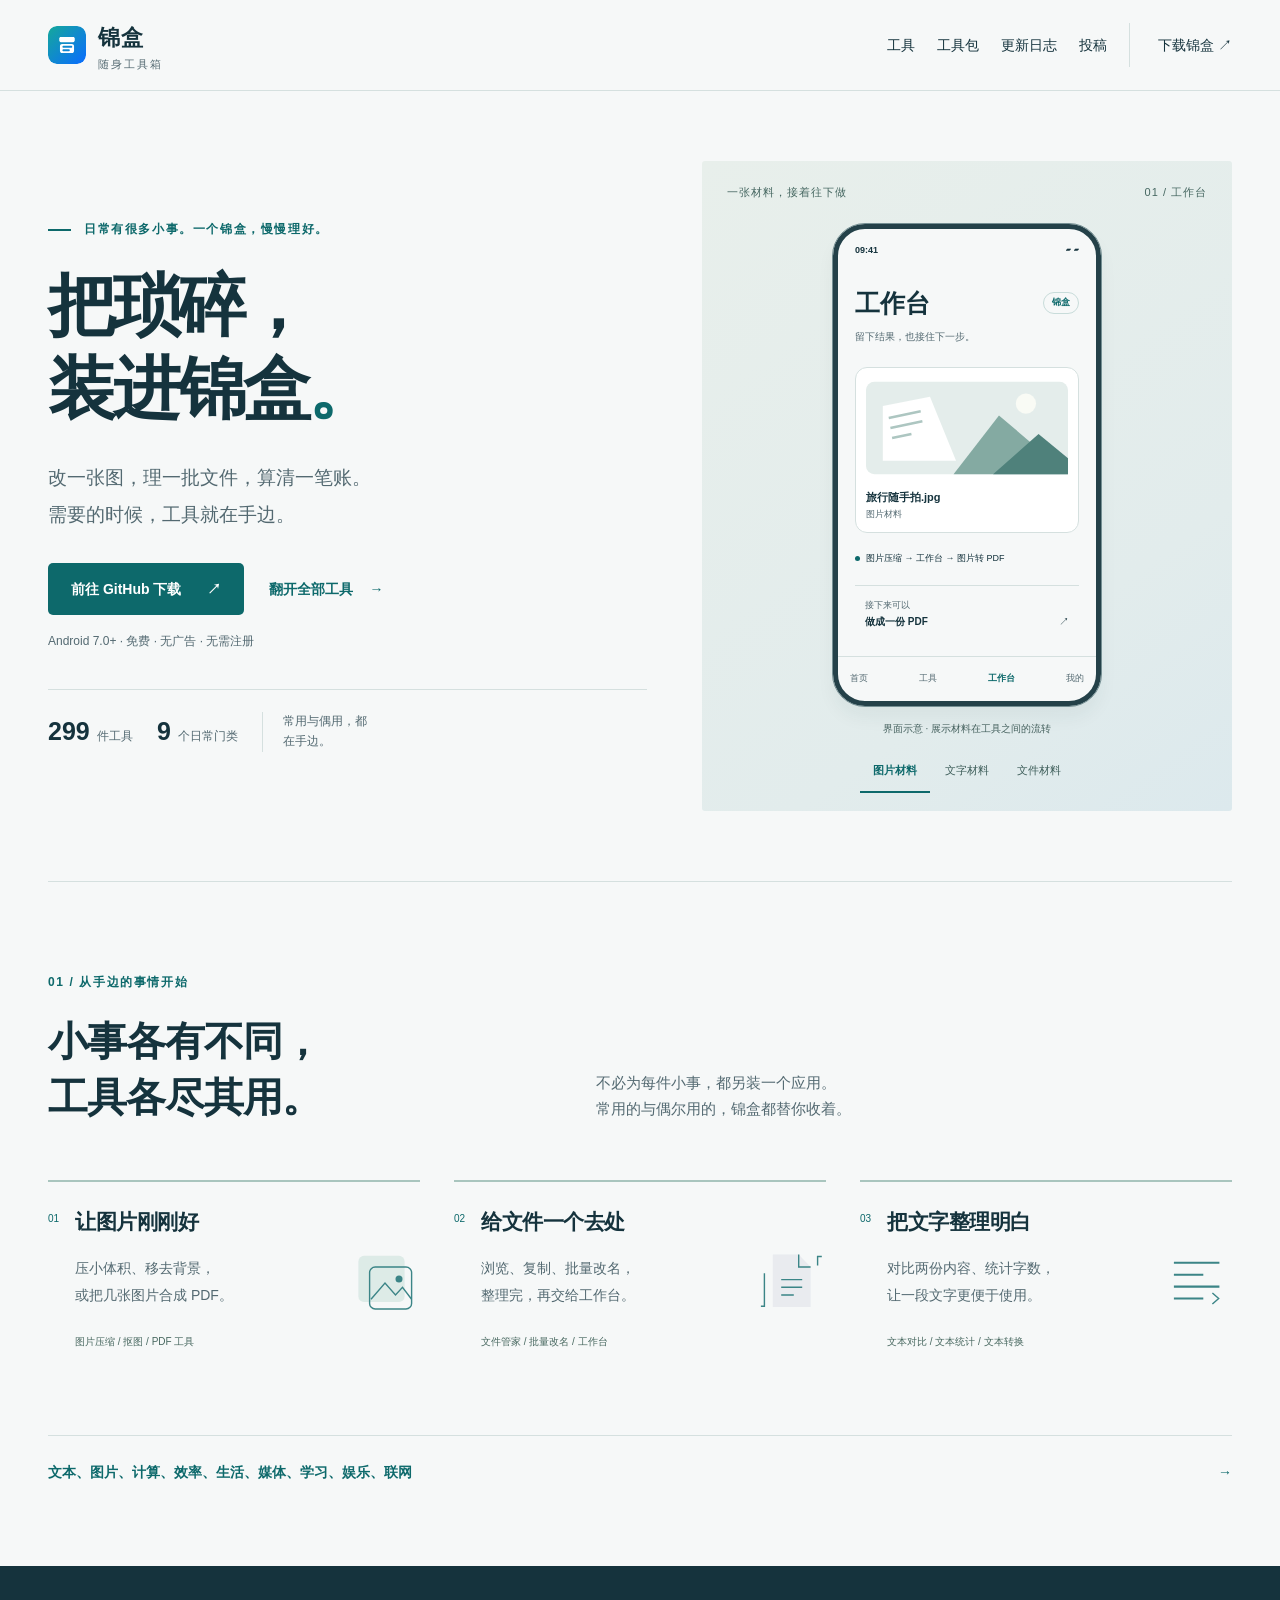
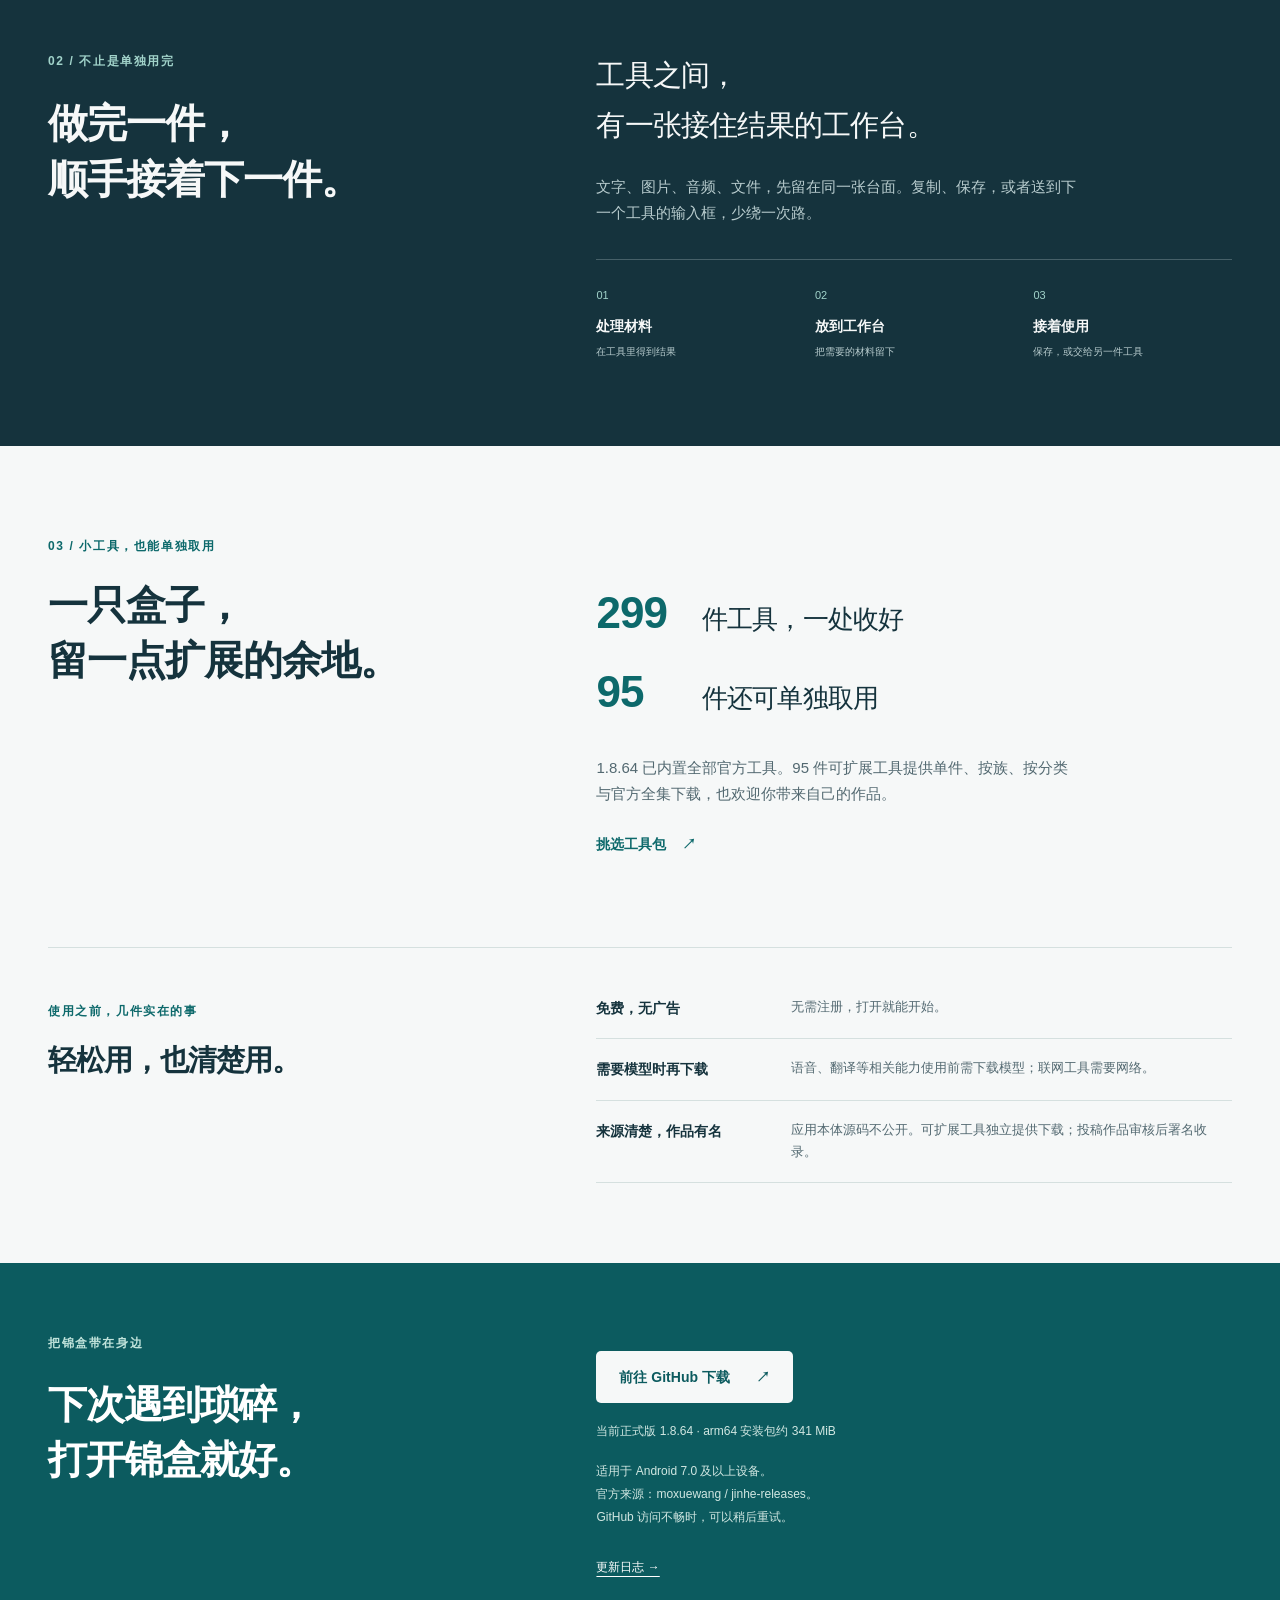
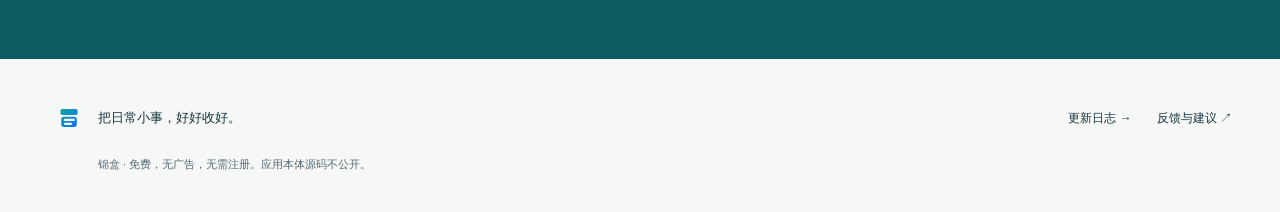
==== commit c09d4276: "Publish Jinhe official website and released tool catalog" ====
--- a/index.html
+++ b/index.html
@@ -1,9 +1,9 @@
 <!doctype html>
-<html lang="zh-CN"><head><meta charset="utf-8"><meta name="viewport" content="width=device-width, initial-scale=1"><meta name="theme-color" content="#F6F8F8"><meta name="description" content="锦盒是一款 Android 随身工具箱。299 件工具，涵盖文本、图片、文件、计算与生活；工作台连接处理结果，免费无广告。"><title>锦盒 · 把琐碎，装进锦盒。</title><link rel="icon" type="image/svg+xml" href="assets/jinhe-icon.svg"><link rel="stylesheet" href="site.css"><script defer src="site.js"></script></head><body><a class="skip-link" href="#main">跳到主要内容</a><header class="site-header"><div class="wrap nav"><a class="brand" href="index.html" aria-label="锦盒首页"><img src="assets/jinhe-icon.svg" width="38" height="38" alt=""><span>锦盒<span class="brand-sub">随身工具箱</span></span></a><nav aria-label="主导航"><a href="tools.html">工具</a><a href="downloads.html">工具包</a><a href="contribute.html">投稿</a><a class="nav-download" href="index.html#download">下载锦盒 ↗</a></nav></div></header>
+<html lang="zh-CN"><head><meta charset="utf-8"><meta name="viewport" content="width=device-width, initial-scale=1"><meta name="theme-color" content="#F6F8F8"><meta name="description" content="锦盒是一款 Android 随身工具箱。299 件工具，涵盖文本、图片、文件、计算与生活；工作台连接处理结果，免费无广告。"><title>锦盒 · 把琐碎，装进锦盒。</title><link rel="icon" type="image/svg+xml" href="assets/jinhe-icon.svg"><link rel="stylesheet" href="site.css"><script defer src="site.js"></script></head><body><a class="skip-link" href="#main">跳到主要内容</a><header class="site-header"><div class="wrap nav"><a class="brand" href="index.html" aria-label="锦盒首页"><img src="assets/jinhe-icon.svg" width="38" height="38" alt=""><span>锦盒<span class="brand-sub">随身工具箱</span></span></a><nav aria-label="主导航"><a href="tools.html">工具</a><a href="downloads.html">工具包</a><a href="changelog.html">更新日志</a><a href="contribute.html">投稿</a><a class="nav-download" href="index.html#download">下载锦盒 ↗</a></nav></div></header>
 <main id="main"><section class="hero wrap" aria-labelledby="hero-title"><div class="hero-copy"><p class="eyebrow"><span class="small-line"></span> 日常有很多小事。一个锦盒，慢慢理好。</p><h1 id="hero-title">把琐碎，<br>装进锦盒<span class="teal">。</span></h1><p class="hero-intro">改一张图，理一批文件，算清一笔账。<br>需要的时候，工具就在手边。</p><div class="actions"><a class="button" data-download href="https://github.com/moxuewang/jinhe-releases/releases/latest">前往 GitHub 下载 <span aria-hidden="true">↗</span></a><a class="text-link" href="tools.html">翻开全部工具 <span aria-hidden="true">→</span></a></div><p class="hero-meta">Android 7.0+ · 免费 · 无广告 · 无需注册</p><div class="hero-count"><span><b>299</b> 件工具</span><span><b>9</b> 个日常门类</span><span>常用与偶用，都在手边。</span></div></div>
 <figure class="hero-visual"><div class="visual-top"><span>一张材料，接着往下做</span><span class="visual-number">01 / 工作台</span></div><div class="phone"><div class="phone-status" aria-hidden="true"><span>09:41</span><span>▰ ▰</span></div><div class="phone-title"><span>工作台</span><span class="phone-badge">锦盒</span></div><p class="phone-description">留下结果，也接住下一步。</p><div class="material-sheet"><svg viewBox="0 0 240 110" aria-hidden="true"><rect width="240" height="110" rx="10" fill="#e4edeb"/><path d="M20 94V29L76 18l31 76z" fill="#fff"/><path d="M27 43l38-8m-36 20 38-8m-36 20 23-5" stroke="#adc6c1" stroke-width="3"/><path d="M104 110l54-70 82 70" fill="#84aaa2"/><path d="M151 110l54-48 35 29v19" fill="#4f817b"/><circle cx="190" cy="26" r="12" fill="#f9fbf5"/></svg><div class="material-label"><b id="demo-name">旅行随手拍.jpg</b><span id="demo-type">图片材料</span></div></div><div class="demo-route"><span class="route-dot"></span><span id="demo-route">图片压缩 → 工作台 → 图片转 PDF</span></div><div class="phone-next"><span>接下来可以</span><strong id="demo-next">做成一份 PDF</strong><span aria-hidden="true">↗</span></div><div class="phone-bottom" aria-hidden="true"><span>首页</span><span>工具</span><b>工作台</b><span>我的</span></div></div><figcaption>界面示意 · 展示材料在工具之间的流转</figcaption><div class="demo-switch" role="group" aria-label="切换材料流转示例"><button type="button" data-demo="image" aria-pressed="true">图片材料</button><button type="button" data-demo="text" aria-pressed="false">文字材料</button><button type="button" data-demo="file" aria-pressed="false">文件材料</button></div><p class="sr-only" id="demo-status" aria-live="polite"></p></figure></section>
 <section class="chapter wrap" aria-labelledby="daily-title"><div class="section-heading"><p class="eyebrow">01 / 从手边的事情开始</p><h2 id="daily-title">小事各有不同，<br>工具各尽其用。</h2><p>不必为每件小事，都另装一个应用。<br>常用的与偶尔用的，锦盒都替你收着。</p></div><div class="tool-stories"><a class="story" href="tools.html?cat=图片"><span class="story-index">01</span><div><h3>让图片刚刚好</h3><p>压小体积、移去背景，<br>或把几张图片合成 PDF。</p><span class="story-tags">图片压缩 / 抠图 / PDF 工具</span></div><svg viewBox="0 0 100 100" aria-hidden="true"><rect x="12" y="14" width="66" height="66" rx="8" fill="#d8e8e4"/><rect x="28" y="30" width="60" height="60" rx="8" fill="none" stroke="currentColor" stroke-width="2"/><path d="M30 76l20-23 15 17 10-11 13 17" fill="none" stroke="currentColor" stroke-width="2"/><circle cx="70" cy="47" r="5" fill="currentColor"/></svg></a><a class="story" href="tools.html?q=文件"><span class="story-index">02</span><div><h3>给文件一个去处</h3><p>浏览、复制、批量改名，<br>整理完，再交给工作台。</p><span class="story-tags">文件管家 / 批量改名 / 工作台</span></div><svg viewBox="0 0 100 100" aria-hidden="true"><path d="M24 12h37l17 18v57H24z" fill="#e6e9ee"/><path d="M61 12v18h17M36 48h30M36 59h30M36 70h18" fill="none" stroke="currentColor" stroke-width="2"/><path d="M12 39v47h-5m81-58V15h6" fill="none" stroke="currentColor" stroke-width="2"/></svg></a><a class="story" href="tools.html?cat=文本"><span class="story-index">03</span><div><h3>把文字整理明白</h3><p>对比两份内容、统计字数，<br>让一段文字更便于使用。</p><span class="story-tags">文本对比 / 文本统计 / 文本转换</span></div><svg viewBox="0 0 100 100" aria-hidden="true"><path d="M17 24h65M17 41h42M17 58h65M17 75h42" stroke="currentColor" stroke-width="3"/><path d="M72 67l9 8-9 8" fill="none" stroke="currentColor" stroke-width="2"/></svg></a></div><a class="text-link directory-link" href="tools.html">文本、图片、计算、效率、生活、媒体、学习、娱乐、联网 <span aria-hidden="true">→</span></a></section>
 <section class="workbench-section"><div class="wrap workbench-layout"><div><p class="eyebrow">02 / 不止是单独用完</p><h2>做完一件，<br>顺手接着下一件。</h2></div><div class="workbench-body"><p class="large-copy">工具之间，<br>有一张接住结果的工作台。</p><p>文字、图片、音频、文件，先留在同一张台面。复制、保存，或者送到下一个工具的输入框，少绕一次路。</p><ol class="flow"><li><span>01</span><strong>处理材料</strong><small>在工具里得到结果</small></li><li><span>02</span><strong>放到工作台</strong><small>把需要的材料留下</small></li><li><span>03</span><strong>接着使用</strong><small>保存，或交给另一件工具</small></li></ol></div></div></section>
 <section class="chapter wrap plugin-section"><div class="section-heading"><p class="eyebrow">03 / 小工具，也能单独取用</p><h2>一只盒子，<br>留一点扩展的余地。</h2></div><div class="plugin-copy"><p class="large-copy"><strong>299</strong> 件工具，一处收好<br><strong>95</strong> 件还可单独取用</p><p>1.8.64 已内置全部官方工具。95 件可扩展工具提供单件、按族、按分类与官方全集下载，也欢迎你带来自己的作品。</p><a class="text-link" href="downloads.html">挑选工具包 <span aria-hidden="true">↗</span></a></div></section>
 <section class="principles wrap" aria-label="使用说明"><div><span class="eyebrow">使用之前，几件实在的事</span><h2>轻松用，也清楚用。</h2></div><dl><div><dt>免费，无广告</dt><dd>无需注册，打开就能开始。</dd></div><div><dt>需要模型时再下载</dt><dd>语音、翻译等相关能力使用前需下载模型；联网工具需要网络。</dd></div><div><dt>来源清楚，作品有名</dt><dd>应用本体源码不公开。可扩展工具独立提供下载；投稿作品审核后署名收录。</dd></div></dl></section>
-<section class="download-section" id="download"><div class="wrap download-layout"><div><p class="eyebrow">把锦盒带在身边</p><h2>下次遇到琐碎，<br>打开锦盒就好。</h2></div><div class="download-detail"><a class="button light" data-download href="https://github.com/moxuewang/jinhe-releases/releases/latest">前往 GitHub 下载 <span aria-hidden="true">↗</span></a><p id="release-meta">当前正式版 1.8.64 · arm64 安装包约 341 MiB</p><p>适用于 Android 7.0 及以上设备。<br>官方来源：moxuewang / jinhe-releases。<br>GitHub 访问不畅时，可以稍后重试。</p><a class="download-record" href="https://github.com/moxuewang/jinhe-releases/releases">查看更新记录 ↗</a></div></div></section></main><footer class="footer wrap"><a class="footer-brand" href="index.html"><img src="assets/jinhe-mark.svg" width="42" height="42" alt="">把日常小事，好好收好。</a><div><a href="https://github.com/moxuewang/jinhe-releases/releases">发布记录 ↗</a><a href="mailto:moxuewang@qq.com">反馈与建议 ↗</a></div><p>锦盒 · 免费，无广告，无需注册。应用本体源码不公开。</p></footer></body></html>+<section class="download-section" id="download"><div class="wrap download-layout"><div><p class="eyebrow">把锦盒带在身边</p><h2>下次遇到琐碎，<br>打开锦盒就好。</h2></div><div class="download-detail"><a class="button light" data-download href="https://github.com/moxuewang/jinhe-releases/releases/latest">前往 GitHub 下载 <span aria-hidden="true">↗</span></a><p id="release-meta">当前正式版 1.8.64 · arm64 安装包约 341 MiB</p><p>适用于 Android 7.0 及以上设备。<br>官方来源：moxuewang / jinhe-releases。<br>GitHub 访问不畅时，可以稍后重试。</p><a class="download-record" href="changelog.html">更新日志 →</a></div></div></section></main><footer class="footer wrap"><a class="footer-brand" href="index.html"><img src="assets/jinhe-mark.svg" width="42" height="42" alt="">把日常小事，好好收好。</a><div><a href="changelog.html">更新日志 →</a><a href="mailto:moxuewang@qq.com">反馈与建议 ↗</a></div><p>锦盒 · 免费，无广告，无需注册。应用本体源码不公开。</p></footer></body></html>
--- a/site.css
+++ b/site.css
@@ -11,3 +11,5 @@
 @media(max-width:720px){.nav{flex-wrap:wrap;padding:12px 0;gap:9px;align-items:center}.nav nav{gap:18px;justify-content:flex-start}.nav nav a{font-size:12px}.nav .brand{margin-right:auto}.package-directory,.contribute-main{padding-top:35px}.package-heading{display:block;margin-bottom:25px}.package-heading h1,.contribute-hero h1{font-size:40px;letter-spacing:-1.5px}.package-heading>div>p:last-child{font-size:13px}.package-fact{border-left:0;border-top:1px solid var(--line);margin-top:25px;padding:22px 0 0;display:grid;grid-template-columns:100px 1fr;gap:0 15px}.package-fact strong{font-size:56px;grid-row:span 2;align-self:center}.package-fact p{font-size:14px;margin:0 0 5px}.package-fact>span{font-size:11px}.package-help{display:block;padding:13px 16px;font-size:12px;margin-bottom:25px}.package-help>span{min-height:30px}.package-help p{font-size:12px}.package-controls{gap:18px;margin-bottom:22px}.package-filters{gap:6px}.package-filters button{font-size:12px;flex:1;padding-inline:10px;min-width:0}.package-grid{display:block}.package-card{padding:25px 0 15px}.package-card[data-kind=all]{padding:20px;margin-top:20px}.package-top{font-size:10px;gap:10px;margin-bottom:13px}.package-card h2{font-size:22px}.package-card[data-kind=all] .package-contents ul{display:block}.package-contents li{font-size:12px}.package-invitation{margin-top:35px;padding:30px 0;gap:20px;align-items:flex-start;flex-direction:column}.package-invitation h2{font-size:28px}.contribute-hero{display:block;padding-bottom:34px}.contribute-hero h1{font-size:36px}.contribute-intro{font-size:14px;margin-bottom:23px}.contribute-note{margin-top:30px;min-height:0;padding:26px}.contribute-note img{width:54px;height:54px}.contribute-note>p{font-size:23px;margin:18px 0}.contribute-note>span{font-size:10px}.contribute-steps{display:block;padding:10px 0}.contribute-steps article{padding:23px 0;border-bottom:1px solid var(--line)}.contribute-steps article:last-child{border-bottom:0}.contribute-steps h2{font-size:23px;margin:10px 0}.contribute-bottom{display:block;padding:25px 0}.contribute-bottom>div{margin-bottom:15px}}
 @media(max-width:380px){.nav nav{gap:14px}.nav nav a{font-size:11px}.package-heading h1{font-size:36px}.contribute-hero h1{font-size:32px}.package-filters button{font-size:11px;padding-inline:8px}}
 @media(max-width:720px){.package-filters button:last-child{flex:1.4}.package-filters button{padding-inline:8px}.package-fact{grid-template-columns:minmax(110px,max-content) minmax(0,1fr)}.package-fact strong{white-space:nowrap}}
+
+.changelog{max-width:1100px;padding-top:70px;padding-bottom:80px}.changelog-heading{padding-bottom:38px}.changelog-heading h1{font-size:clamp(38px,6vw,64px);line-height:1.2;letter-spacing:-2px;margin:14px 0 24px}.release-entry{display:grid;grid-template-columns:210px minmax(0,1fr);gap:36px;border-top:1px solid var(--line);padding:34px 0 40px}.release-entry h2{font-size:29px;line-height:1.3;margin:0 0 12px;font-weight:550;font-variant-numeric:tabular-nums}.release-entry header p{font-size:13px;color:var(--muted);margin-top:15px}.release-latest{display:inline-block;font-size:11px;color:var(--teal);border:1px solid var(--line);padding:3px 8px;border-radius:3px}.release-entry ul{margin:0 0 16px;padding-left:20px}.release-entry li{padding:0 0 12px 5px;line-height:1.8;overflow-wrap:anywhere}.release-entry .text-link,.earlier-releases{font-size:13px;min-height:44px;display:inline-flex;align-items:center}.earlier-releases{margin-top:12px}@media(max-width:720px){.changelog{padding-top:35px;padding-bottom:45px}.changelog-heading{padding-bottom:24px}.changelog-heading h1{letter-spacing:-1px}.release-entry{grid-template-columns:minmax(0,1fr);gap:16px;padding:26px 0}.release-entry header{display:flex;align-items:center;flex-wrap:wrap;gap:10px 14px}.release-entry h2{font-size:26px;margin:0}.release-entry header p{flex-basis:100%;margin:0}.release-entry li{font-size:14px;padding-bottom:10px}}
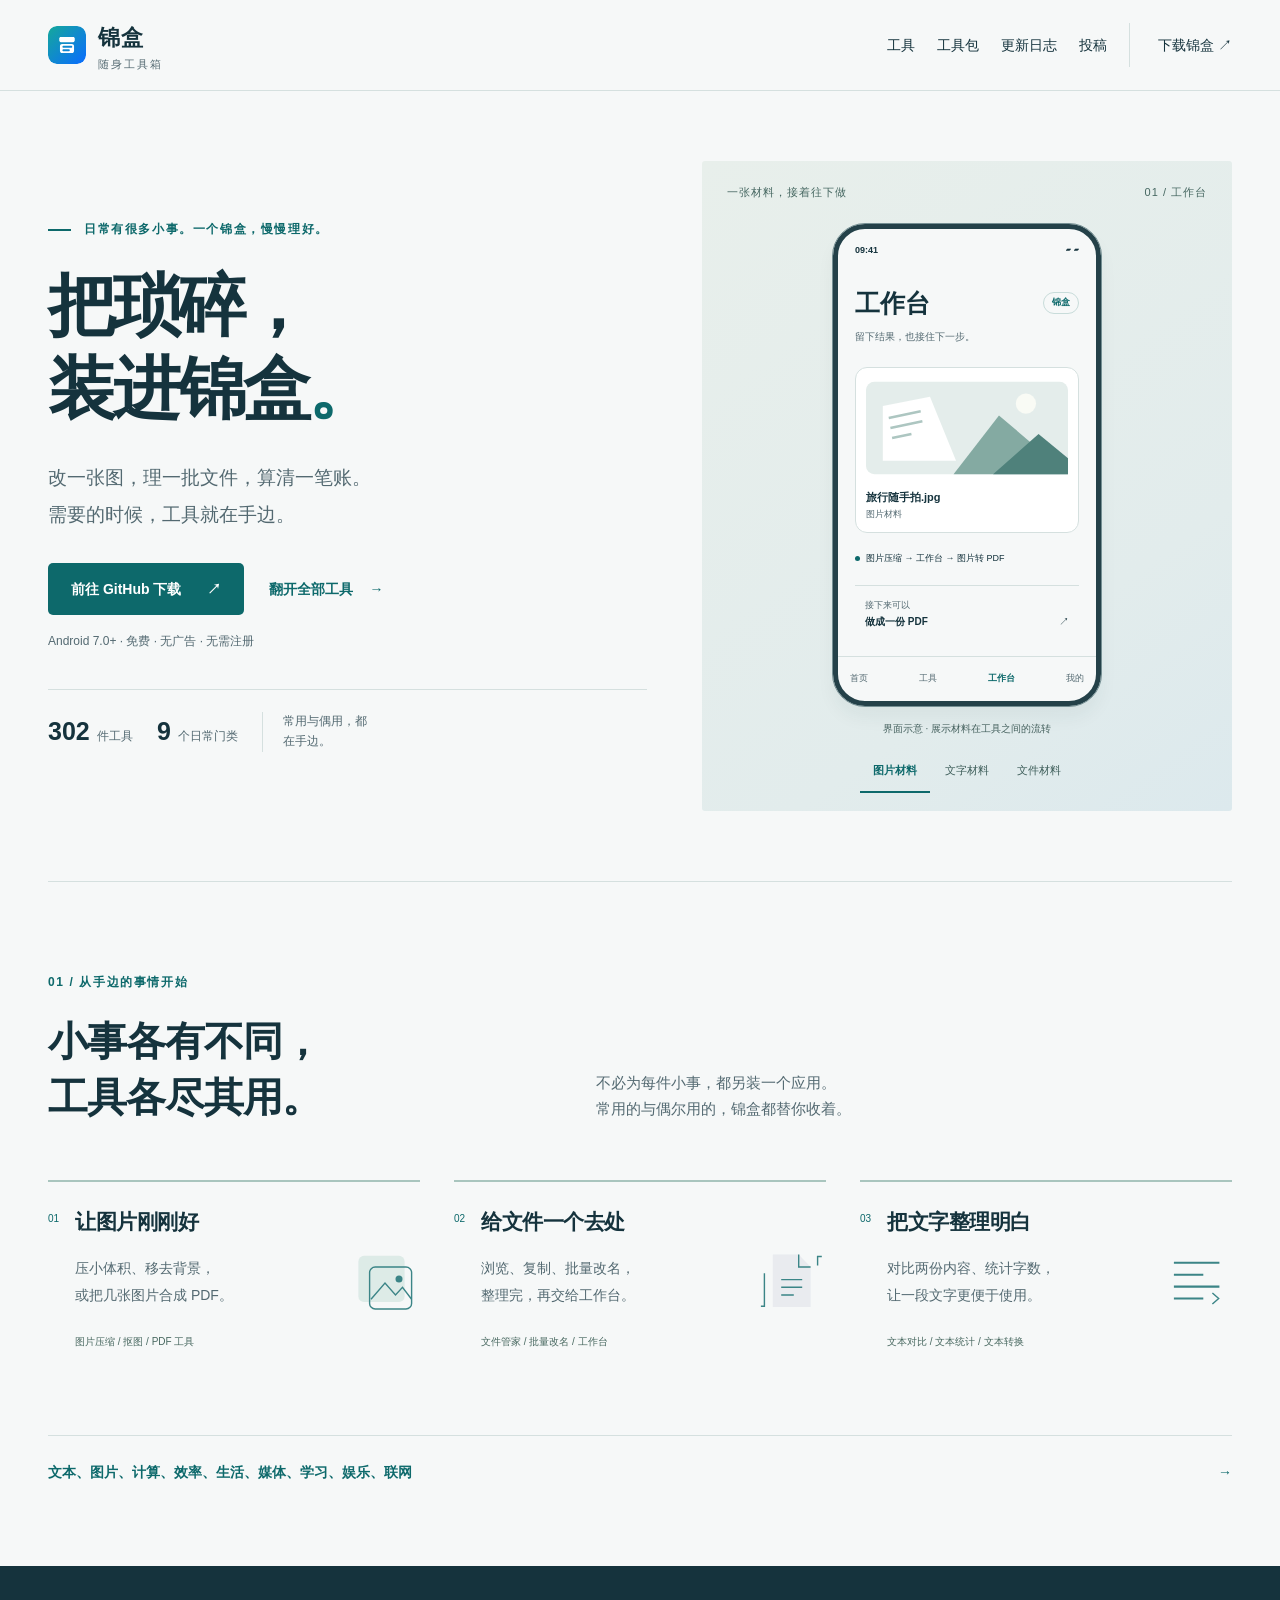
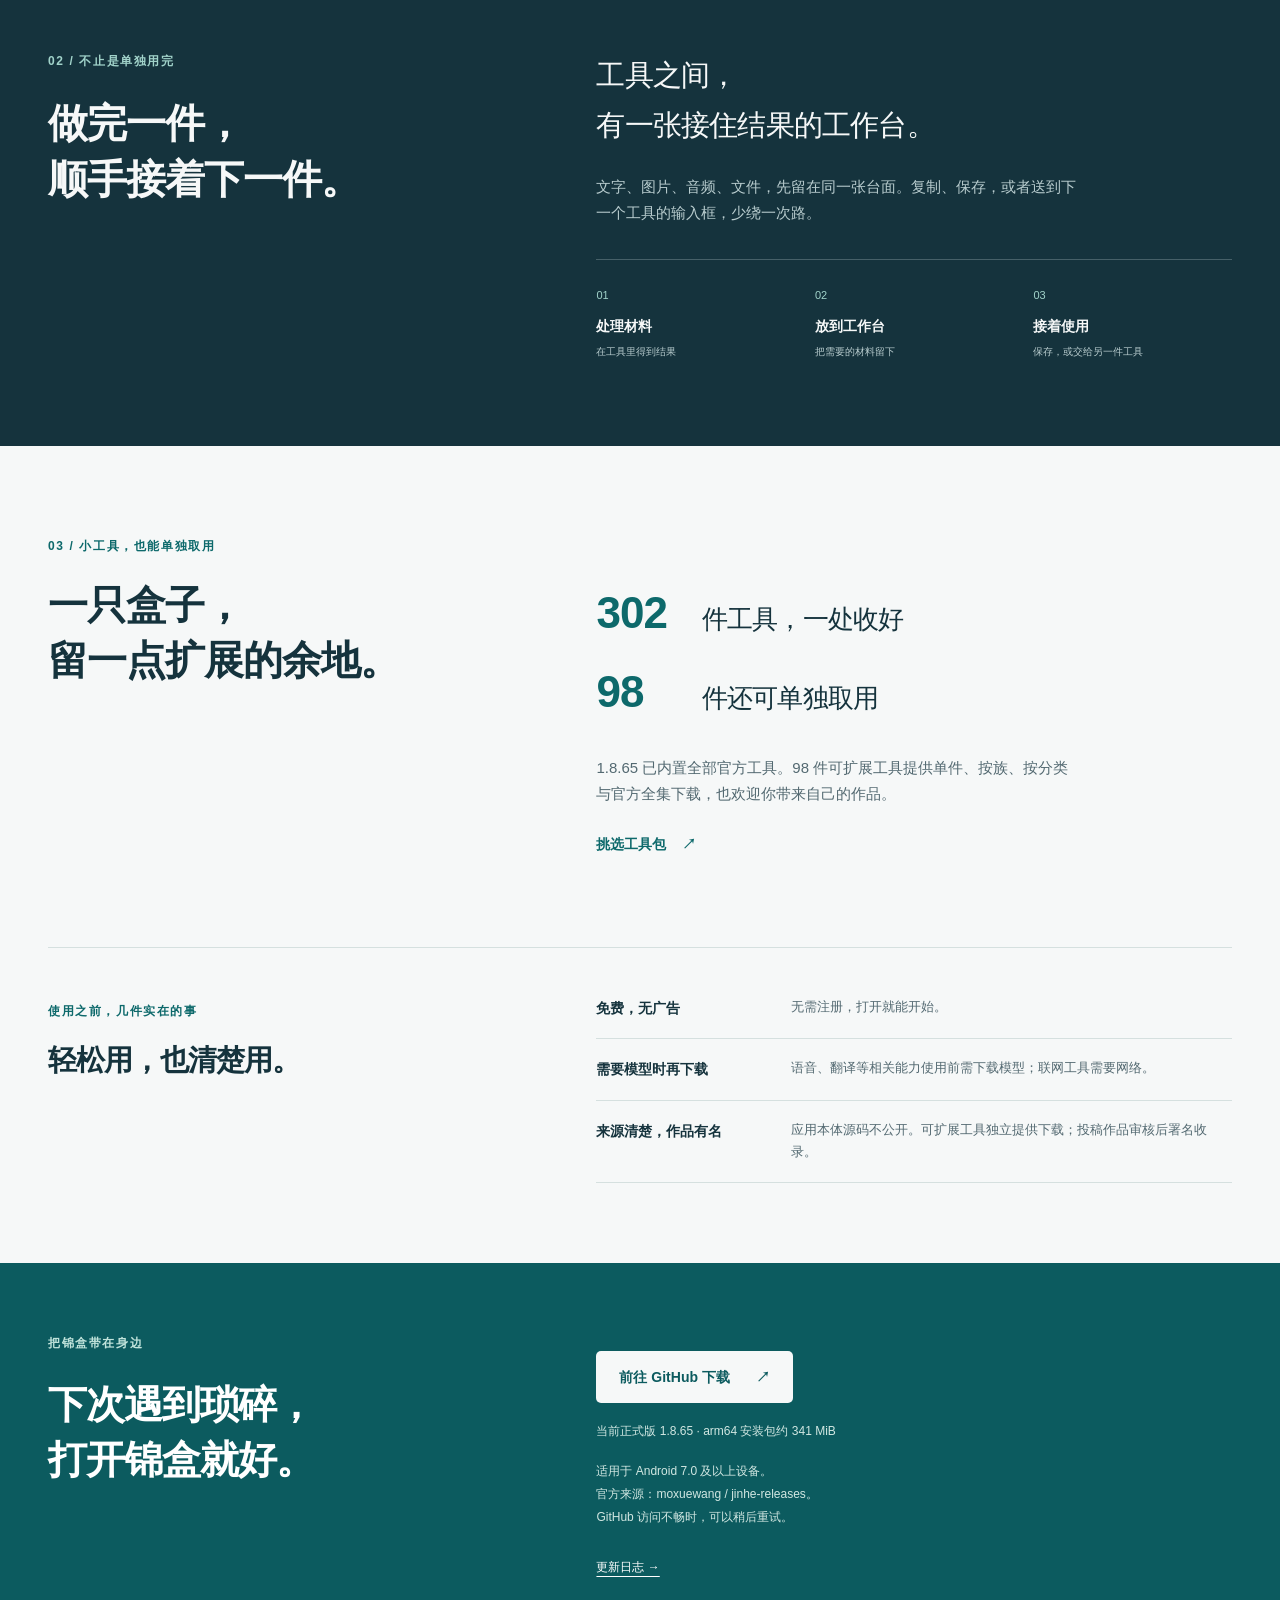
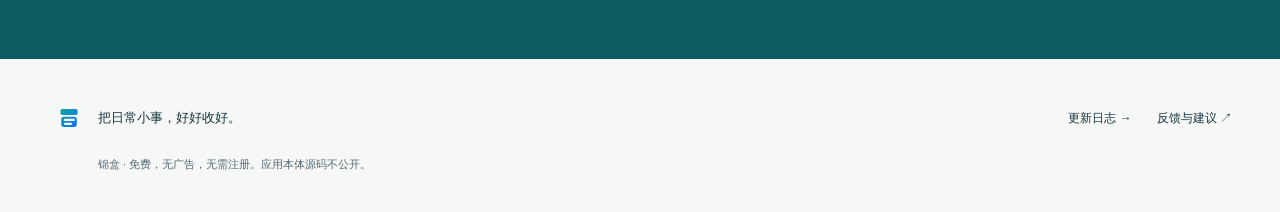
==== commit 742a3b45: "Publish Jinhe official website and released tool catalog" ====
--- a/index.html
+++ b/index.html
@@ -1,9 +1,9 @@
 <!doctype html>
-<html lang="zh-CN"><head><meta charset="utf-8"><meta name="viewport" content="width=device-width, initial-scale=1"><meta name="theme-color" content="#F6F8F8"><meta name="description" content="锦盒是一款 Android 随身工具箱。299 件工具，涵盖文本、图片、文件、计算与生活；工作台连接处理结果，免费无广告。"><title>锦盒 · 把琐碎，装进锦盒。</title><link rel="icon" type="image/svg+xml" href="assets/jinhe-icon.svg"><link rel="stylesheet" href="site.css"><script defer src="site.js"></script></head><body><a class="skip-link" href="#main">跳到主要内容</a><header class="site-header"><div class="wrap nav"><a class="brand" href="index.html" aria-label="锦盒首页"><img src="assets/jinhe-icon.svg" width="38" height="38" alt=""><span>锦盒<span class="brand-sub">随身工具箱</span></span></a><nav aria-label="主导航"><a href="tools.html">工具</a><a href="downloads.html">工具包</a><a href="changelog.html">更新日志</a><a href="contribute.html">投稿</a><a class="nav-download" href="index.html#download">下载锦盒 ↗</a></nav></div></header>
-<main id="main"><section class="hero wrap" aria-labelledby="hero-title"><div class="hero-copy"><p class="eyebrow"><span class="small-line"></span> 日常有很多小事。一个锦盒，慢慢理好。</p><h1 id="hero-title">把琐碎，<br>装进锦盒<span class="teal">。</span></h1><p class="hero-intro">改一张图，理一批文件，算清一笔账。<br>需要的时候，工具就在手边。</p><div class="actions"><a class="button" data-download href="https://github.com/moxuewang/jinhe-releases/releases/latest">前往 GitHub 下载 <span aria-hidden="true">↗</span></a><a class="text-link" href="tools.html">翻开全部工具 <span aria-hidden="true">→</span></a></div><p class="hero-meta">Android 7.0+ · 免费 · 无广告 · 无需注册</p><div class="hero-count"><span><b>299</b> 件工具</span><span><b>9</b> 个日常门类</span><span>常用与偶用，都在手边。</span></div></div>
+<html lang="zh-CN"><head><meta charset="utf-8"><meta name="viewport" content="width=device-width, initial-scale=1"><meta name="theme-color" content="#F6F8F8"><meta name="description" content="锦盒是一款 Android 随身工具箱。302 件工具，涵盖文本、图片、文件、计算与生活；工作台连接处理结果，免费无广告。"><title>锦盒 · 把琐碎，装进锦盒。</title><link rel="icon" type="image/svg+xml" href="assets/jinhe-icon.svg"><link rel="stylesheet" href="site.css"><script defer src="site.js"></script></head><body><a class="skip-link" href="#main">跳到主要内容</a><header class="site-header"><div class="wrap nav"><a class="brand" href="index.html" aria-label="锦盒首页"><img src="assets/jinhe-icon.svg" width="38" height="38" alt=""><span>锦盒<span class="brand-sub">随身工具箱</span></span></a><nav aria-label="主导航"><a href="tools.html">工具</a><a href="downloads.html">工具包</a><a href="changelog.html">更新日志</a><a href="contribute.html">投稿</a><a class="nav-download" href="index.html#download">下载锦盒 ↗</a></nav></div></header>
+<main id="main"><section class="hero wrap" aria-labelledby="hero-title"><div class="hero-copy"><p class="eyebrow"><span class="small-line"></span> 日常有很多小事。一个锦盒，慢慢理好。</p><h1 id="hero-title">把琐碎，<br>装进锦盒<span class="teal">。</span></h1><p class="hero-intro">改一张图，理一批文件，算清一笔账。<br>需要的时候，工具就在手边。</p><div class="actions"><a class="button" data-download href="https://github.com/moxuewang/jinhe-releases/releases/latest">前往 GitHub 下载 <span aria-hidden="true">↗</span></a><a class="text-link" href="tools.html">翻开全部工具 <span aria-hidden="true">→</span></a></div><p class="hero-meta">Android 7.0+ · 免费 · 无广告 · 无需注册</p><div class="hero-count"><span><b>302</b> 件工具</span><span><b>9</b> 个日常门类</span><span>常用与偶用，都在手边。</span></div></div>
 <figure class="hero-visual"><div class="visual-top"><span>一张材料，接着往下做</span><span class="visual-number">01 / 工作台</span></div><div class="phone"><div class="phone-status" aria-hidden="true"><span>09:41</span><span>▰ ▰</span></div><div class="phone-title"><span>工作台</span><span class="phone-badge">锦盒</span></div><p class="phone-description">留下结果，也接住下一步。</p><div class="material-sheet"><svg viewBox="0 0 240 110" aria-hidden="true"><rect width="240" height="110" rx="10" fill="#e4edeb"/><path d="M20 94V29L76 18l31 76z" fill="#fff"/><path d="M27 43l38-8m-36 20 38-8m-36 20 23-5" stroke="#adc6c1" stroke-width="3"/><path d="M104 110l54-70 82 70" fill="#84aaa2"/><path d="M151 110l54-48 35 29v19" fill="#4f817b"/><circle cx="190" cy="26" r="12" fill="#f9fbf5"/></svg><div class="material-label"><b id="demo-name">旅行随手拍.jpg</b><span id="demo-type">图片材料</span></div></div><div class="demo-route"><span class="route-dot"></span><span id="demo-route">图片压缩 → 工作台 → 图片转 PDF</span></div><div class="phone-next"><span>接下来可以</span><strong id="demo-next">做成一份 PDF</strong><span aria-hidden="true">↗</span></div><div class="phone-bottom" aria-hidden="true"><span>首页</span><span>工具</span><b>工作台</b><span>我的</span></div></div><figcaption>界面示意 · 展示材料在工具之间的流转</figcaption><div class="demo-switch" role="group" aria-label="切换材料流转示例"><button type="button" data-demo="image" aria-pressed="true">图片材料</button><button type="button" data-demo="text" aria-pressed="false">文字材料</button><button type="button" data-demo="file" aria-pressed="false">文件材料</button></div><p class="sr-only" id="demo-status" aria-live="polite"></p></figure></section>
 <section class="chapter wrap" aria-labelledby="daily-title"><div class="section-heading"><p class="eyebrow">01 / 从手边的事情开始</p><h2 id="daily-title">小事各有不同，<br>工具各尽其用。</h2><p>不必为每件小事，都另装一个应用。<br>常用的与偶尔用的，锦盒都替你收着。</p></div><div class="tool-stories"><a class="story" href="tools.html?cat=图片"><span class="story-index">01</span><div><h3>让图片刚刚好</h3><p>压小体积、移去背景，<br>或把几张图片合成 PDF。</p><span class="story-tags">图片压缩 / 抠图 / PDF 工具</span></div><svg viewBox="0 0 100 100" aria-hidden="true"><rect x="12" y="14" width="66" height="66" rx="8" fill="#d8e8e4"/><rect x="28" y="30" width="60" height="60" rx="8" fill="none" stroke="currentColor" stroke-width="2"/><path d="M30 76l20-23 15 17 10-11 13 17" fill="none" stroke="currentColor" stroke-width="2"/><circle cx="70" cy="47" r="5" fill="currentColor"/></svg></a><a class="story" href="tools.html?q=文件"><span class="story-index">02</span><div><h3>给文件一个去处</h3><p>浏览、复制、批量改名，<br>整理完，再交给工作台。</p><span class="story-tags">文件管家 / 批量改名 / 工作台</span></div><svg viewBox="0 0 100 100" aria-hidden="true"><path d="M24 12h37l17 18v57H24z" fill="#e6e9ee"/><path d="M61 12v18h17M36 48h30M36 59h30M36 70h18" fill="none" stroke="currentColor" stroke-width="2"/><path d="M12 39v47h-5m81-58V15h6" fill="none" stroke="currentColor" stroke-width="2"/></svg></a><a class="story" href="tools.html?cat=文本"><span class="story-index">03</span><div><h3>把文字整理明白</h3><p>对比两份内容、统计字数，<br>让一段文字更便于使用。</p><span class="story-tags">文本对比 / 文本统计 / 文本转换</span></div><svg viewBox="0 0 100 100" aria-hidden="true"><path d="M17 24h65M17 41h42M17 58h65M17 75h42" stroke="currentColor" stroke-width="3"/><path d="M72 67l9 8-9 8" fill="none" stroke="currentColor" stroke-width="2"/></svg></a></div><a class="text-link directory-link" href="tools.html">文本、图片、计算、效率、生活、媒体、学习、娱乐、联网 <span aria-hidden="true">→</span></a></section>
 <section class="workbench-section"><div class="wrap workbench-layout"><div><p class="eyebrow">02 / 不止是单独用完</p><h2>做完一件，<br>顺手接着下一件。</h2></div><div class="workbench-body"><p class="large-copy">工具之间，<br>有一张接住结果的工作台。</p><p>文字、图片、音频、文件，先留在同一张台面。复制、保存，或者送到下一个工具的输入框，少绕一次路。</p><ol class="flow"><li><span>01</span><strong>处理材料</strong><small>在工具里得到结果</small></li><li><span>02</span><strong>放到工作台</strong><small>把需要的材料留下</small></li><li><span>03</span><strong>接着使用</strong><small>保存，或交给另一件工具</small></li></ol></div></div></section>
-<section class="chapter wrap plugin-section"><div class="section-heading"><p class="eyebrow">03 / 小工具，也能单独取用</p><h2>一只盒子，<br>留一点扩展的余地。</h2></div><div class="plugin-copy"><p class="large-copy"><strong>299</strong> 件工具，一处收好<br><strong>95</strong> 件还可单独取用</p><p>1.8.64 已内置全部官方工具。95 件可扩展工具提供单件、按族、按分类与官方全集下载，也欢迎你带来自己的作品。</p><a class="text-link" href="downloads.html">挑选工具包 <span aria-hidden="true">↗</span></a></div></section>
+<section class="chapter wrap plugin-section"><div class="section-heading"><p class="eyebrow">03 / 小工具，也能单独取用</p><h2>一只盒子，<br>留一点扩展的余地。</h2></div><div class="plugin-copy"><p class="large-copy"><strong>302</strong> 件工具，一处收好<br><strong>98</strong> 件还可单独取用</p><p>1.8.65 已内置全部官方工具。98 件可扩展工具提供单件、按族、按分类与官方全集下载，也欢迎你带来自己的作品。</p><a class="text-link" href="downloads.html">挑选工具包 <span aria-hidden="true">↗</span></a></div></section>
 <section class="principles wrap" aria-label="使用说明"><div><span class="eyebrow">使用之前，几件实在的事</span><h2>轻松用，也清楚用。</h2></div><dl><div><dt>免费，无广告</dt><dd>无需注册，打开就能开始。</dd></div><div><dt>需要模型时再下载</dt><dd>语音、翻译等相关能力使用前需下载模型；联网工具需要网络。</dd></div><div><dt>来源清楚，作品有名</dt><dd>应用本体源码不公开。可扩展工具独立提供下载；投稿作品审核后署名收录。</dd></div></dl></section>
-<section class="download-section" id="download"><div class="wrap download-layout"><div><p class="eyebrow">把锦盒带在身边</p><h2>下次遇到琐碎，<br>打开锦盒就好。</h2></div><div class="download-detail"><a class="button light" data-download href="https://github.com/moxuewang/jinhe-releases/releases/latest">前往 GitHub 下载 <span aria-hidden="true">↗</span></a><p id="release-meta">当前正式版 1.8.64 · arm64 安装包约 341 MiB</p><p>适用于 Android 7.0 及以上设备。<br>官方来源：moxuewang / jinhe-releases。<br>GitHub 访问不畅时，可以稍后重试。</p><a class="download-record" href="changelog.html">更新日志 →</a></div></div></section></main><footer class="footer wrap"><a class="footer-brand" href="index.html"><img src="assets/jinhe-mark.svg" width="42" height="42" alt="">把日常小事，好好收好。</a><div><a href="changelog.html">更新日志 →</a><a href="mailto:moxuewang@qq.com">反馈与建议 ↗</a></div><p>锦盒 · 免费，无广告，无需注册。应用本体源码不公开。</p></footer></body></html>+<section class="download-section" id="download"><div class="wrap download-layout"><div><p class="eyebrow">把锦盒带在身边</p><h2>下次遇到琐碎，<br>打开锦盒就好。</h2></div><div class="download-detail"><a class="button light" data-download href="https://github.com/moxuewang/jinhe-releases/releases/latest">前往 GitHub 下载 <span aria-hidden="true">↗</span></a><p id="release-meta">当前正式版 1.8.65 · arm64 安装包约 341 MiB</p><p>适用于 Android 7.0 及以上设备。<br>官方来源：moxuewang / jinhe-releases。<br>GitHub 访问不畅时，可以稍后重试。</p><a class="download-record" href="changelog.html">更新日志 →</a></div></div></section></main><footer class="footer wrap"><a class="footer-brand" href="index.html"><img src="assets/jinhe-mark.svg" width="42" height="42" alt="">把日常小事，好好收好。</a><div><a href="changelog.html">更新日志 →</a><a href="mailto:moxuewang@qq.com">反馈与建议 ↗</a></div><p>锦盒 · 免费，无广告，无需注册。应用本体源码不公开。</p></footer></body></html>
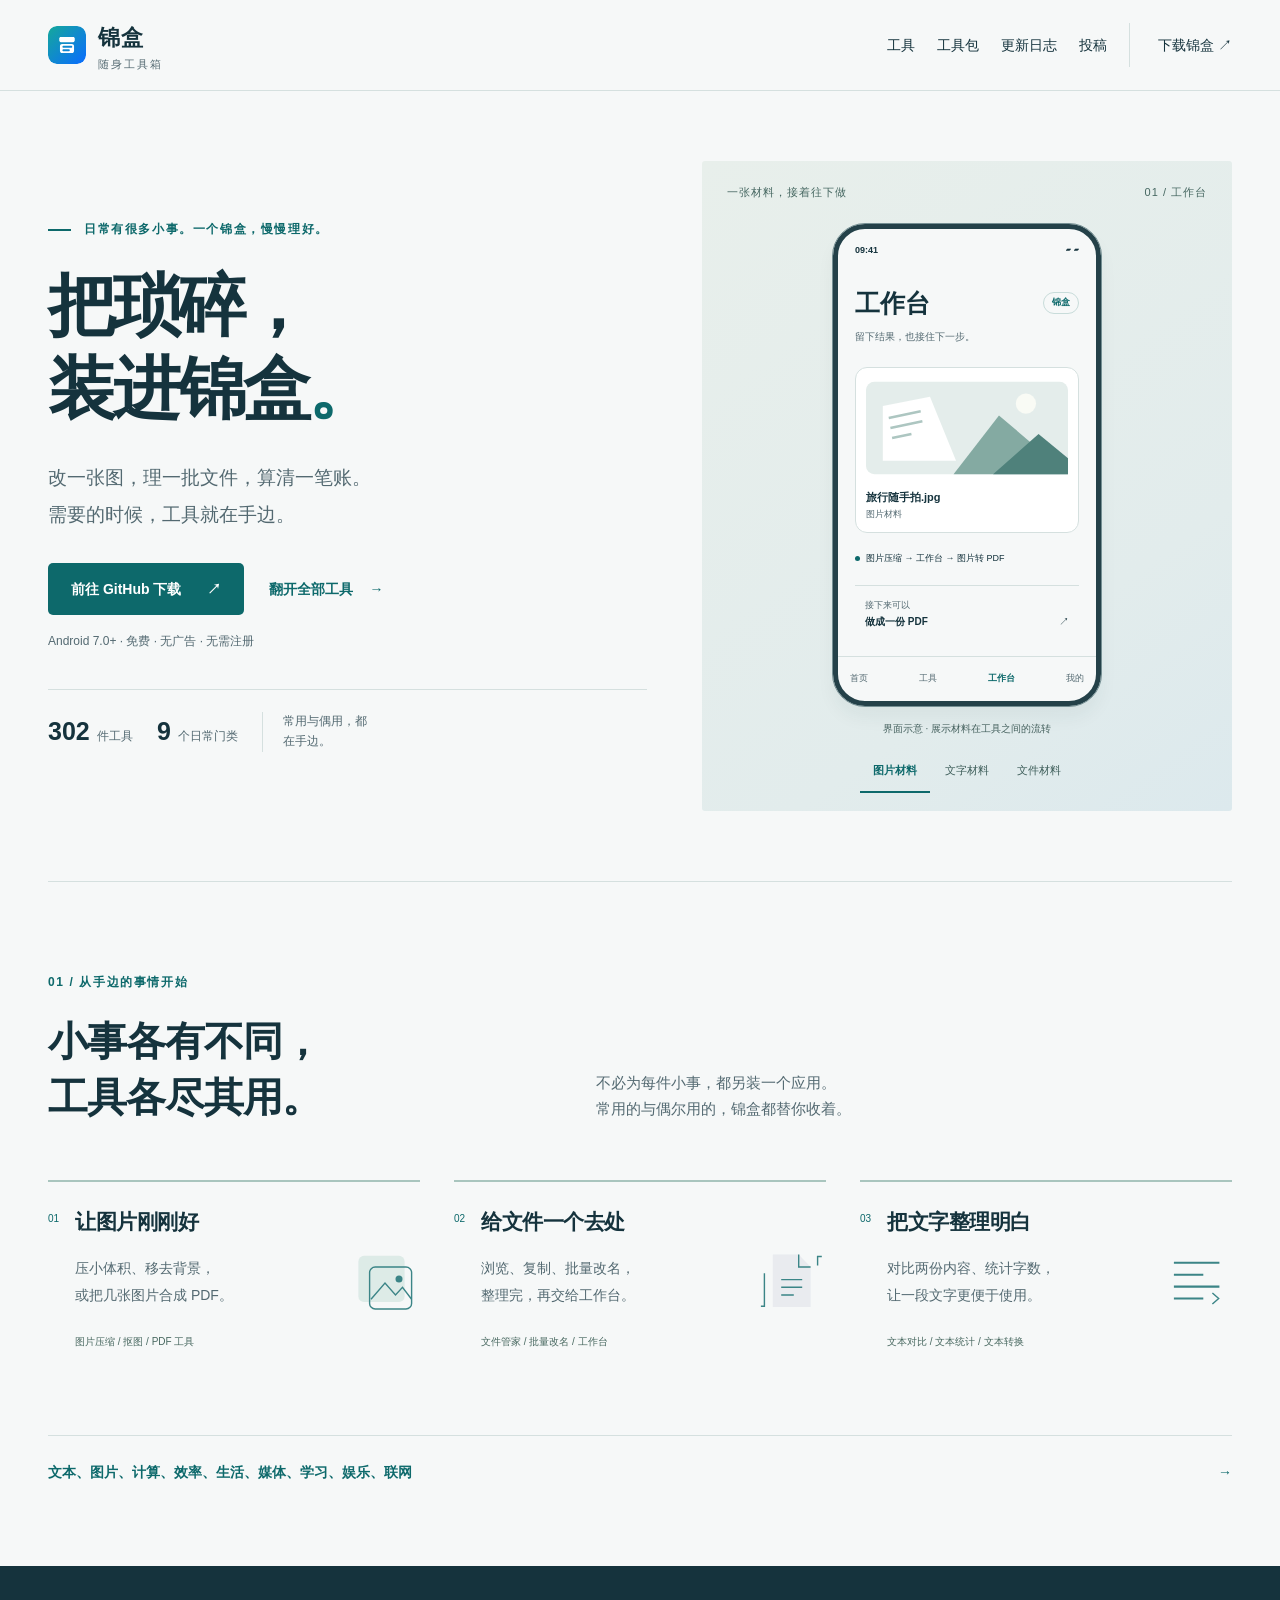
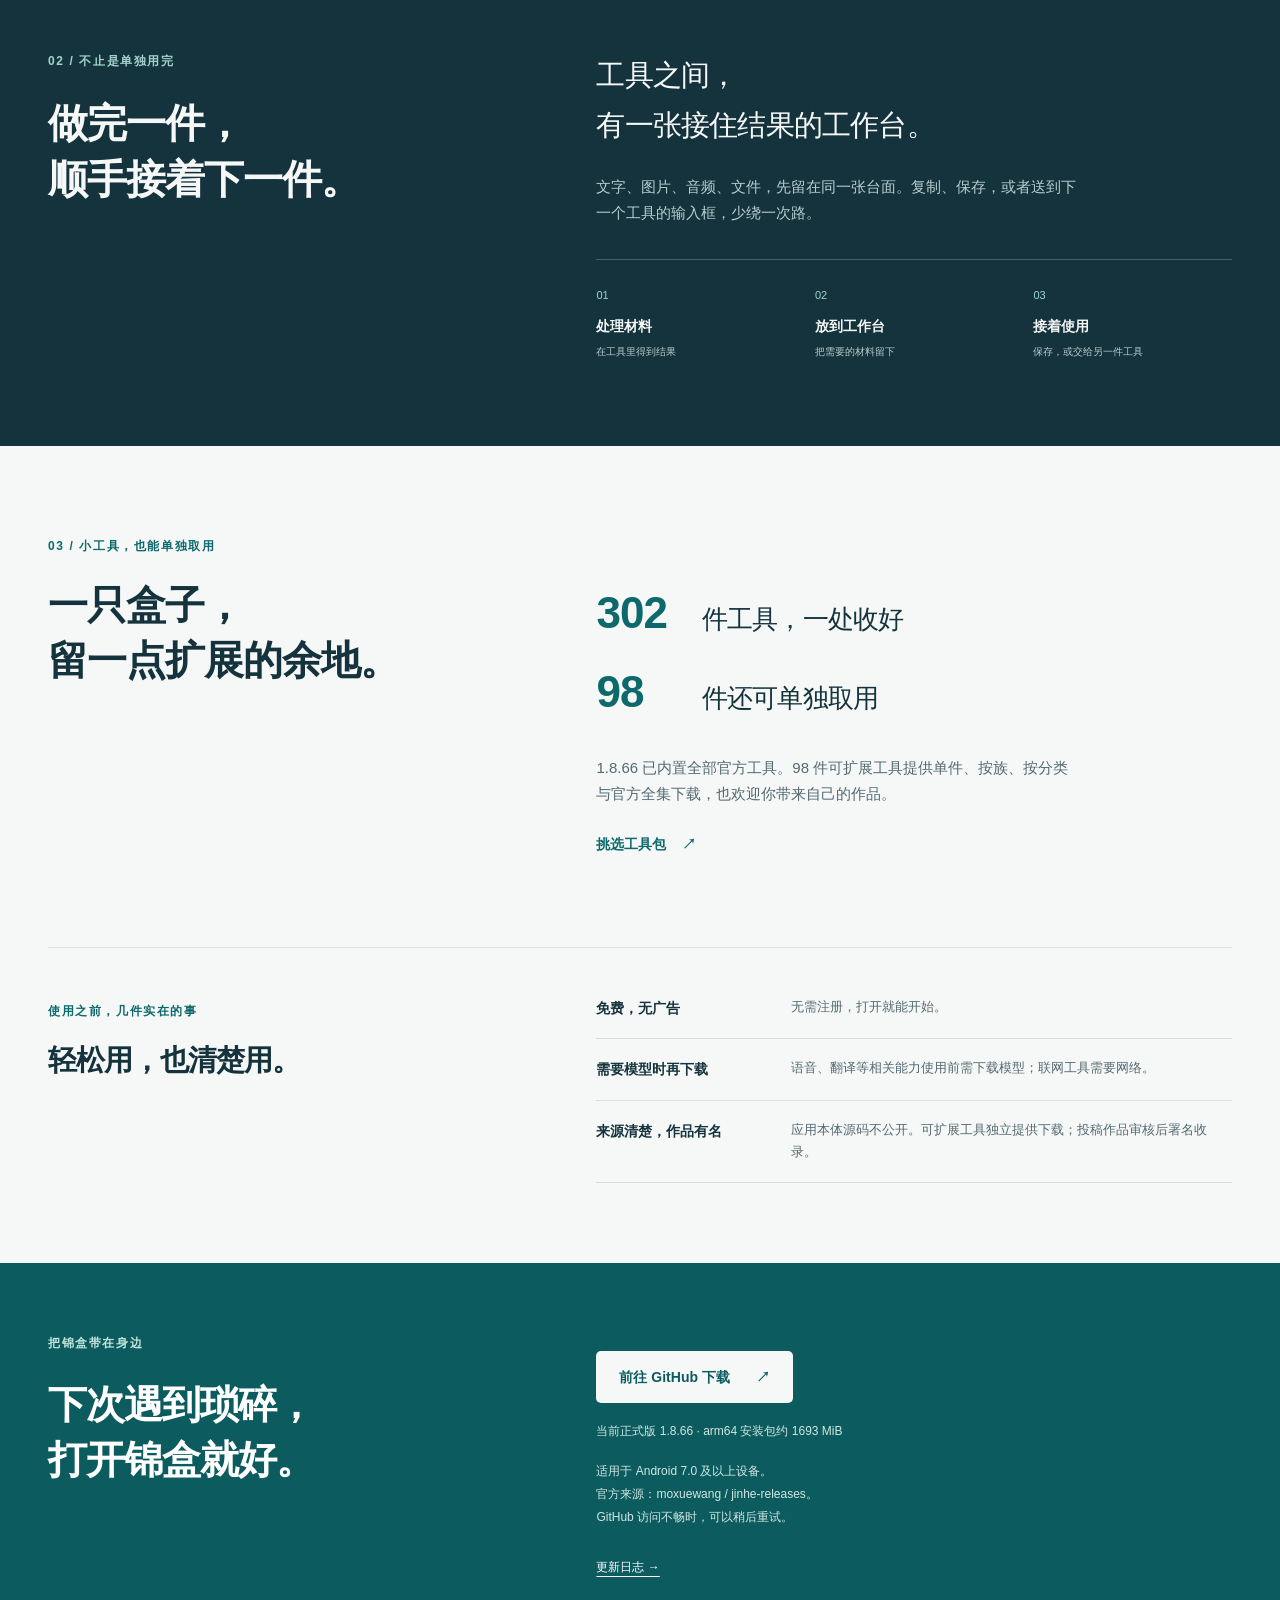
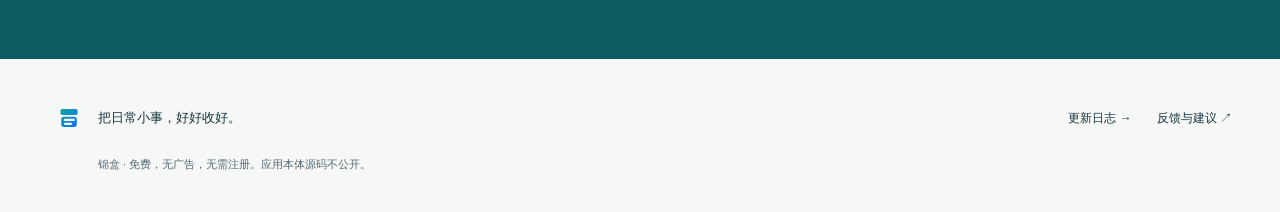
==== commit 6e4ab316: "Publish Jinhe official website and released tool catalog" ====
--- a/index.html
+++ b/index.html
@@ -4,6 +4,6 @@
 <figure class="hero-visual"><div class="visual-top"><span>一张材料，接着往下做</span><span class="visual-number">01 / 工作台</span></div><div class="phone"><div class="phone-status" aria-hidden="true"><span>09:41</span><span>▰ ▰</span></div><div class="phone-title"><span>工作台</span><span class="phone-badge">锦盒</span></div><p class="phone-description">留下结果，也接住下一步。</p><div class="material-sheet"><svg viewBox="0 0 240 110" aria-hidden="true"><rect width="240" height="110" rx="10" fill="#e4edeb"/><path d="M20 94V29L76 18l31 76z" fill="#fff"/><path d="M27 43l38-8m-36 20 38-8m-36 20 23-5" stroke="#adc6c1" stroke-width="3"/><path d="M104 110l54-70 82 70" fill="#84aaa2"/><path d="M151 110l54-48 35 29v19" fill="#4f817b"/><circle cx="190" cy="26" r="12" fill="#f9fbf5"/></svg><div class="material-label"><b id="demo-name">旅行随手拍.jpg</b><span id="demo-type">图片材料</span></div></div><div class="demo-route"><span class="route-dot"></span><span id="demo-route">图片压缩 → 工作台 → 图片转 PDF</span></div><div class="phone-next"><span>接下来可以</span><strong id="demo-next">做成一份 PDF</strong><span aria-hidden="true">↗</span></div><div class="phone-bottom" aria-hidden="true"><span>首页</span><span>工具</span><b>工作台</b><span>我的</span></div></div><figcaption>界面示意 · 展示材料在工具之间的流转</figcaption><div class="demo-switch" role="group" aria-label="切换材料流转示例"><button type="button" data-demo="image" aria-pressed="true">图片材料</button><button type="button" data-demo="text" aria-pressed="false">文字材料</button><button type="button" data-demo="file" aria-pressed="false">文件材料</button></div><p class="sr-only" id="demo-status" aria-live="polite"></p></figure></section>
 <section class="chapter wrap" aria-labelledby="daily-title"><div class="section-heading"><p class="eyebrow">01 / 从手边的事情开始</p><h2 id="daily-title">小事各有不同，<br>工具各尽其用。</h2><p>不必为每件小事，都另装一个应用。<br>常用的与偶尔用的，锦盒都替你收着。</p></div><div class="tool-stories"><a class="story" href="tools.html?cat=图片"><span class="story-index">01</span><div><h3>让图片刚刚好</h3><p>压小体积、移去背景，<br>或把几张图片合成 PDF。</p><span class="story-tags">图片压缩 / 抠图 / PDF 工具</span></div><svg viewBox="0 0 100 100" aria-hidden="true"><rect x="12" y="14" width="66" height="66" rx="8" fill="#d8e8e4"/><rect x="28" y="30" width="60" height="60" rx="8" fill="none" stroke="currentColor" stroke-width="2"/><path d="M30 76l20-23 15 17 10-11 13 17" fill="none" stroke="currentColor" stroke-width="2"/><circle cx="70" cy="47" r="5" fill="currentColor"/></svg></a><a class="story" href="tools.html?q=文件"><span class="story-index">02</span><div><h3>给文件一个去处</h3><p>浏览、复制、批量改名，<br>整理完，再交给工作台。</p><span class="story-tags">文件管家 / 批量改名 / 工作台</span></div><svg viewBox="0 0 100 100" aria-hidden="true"><path d="M24 12h37l17 18v57H24z" fill="#e6e9ee"/><path d="M61 12v18h17M36 48h30M36 59h30M36 70h18" fill="none" stroke="currentColor" stroke-width="2"/><path d="M12 39v47h-5m81-58V15h6" fill="none" stroke="currentColor" stroke-width="2"/></svg></a><a class="story" href="tools.html?cat=文本"><span class="story-index">03</span><div><h3>把文字整理明白</h3><p>对比两份内容、统计字数，<br>让一段文字更便于使用。</p><span class="story-tags">文本对比 / 文本统计 / 文本转换</span></div><svg viewBox="0 0 100 100" aria-hidden="true"><path d="M17 24h65M17 41h42M17 58h65M17 75h42" stroke="currentColor" stroke-width="3"/><path d="M72 67l9 8-9 8" fill="none" stroke="currentColor" stroke-width="2"/></svg></a></div><a class="text-link directory-link" href="tools.html">文本、图片、计算、效率、生活、媒体、学习、娱乐、联网 <span aria-hidden="true">→</span></a></section>
 <section class="workbench-section"><div class="wrap workbench-layout"><div><p class="eyebrow">02 / 不止是单独用完</p><h2>做完一件，<br>顺手接着下一件。</h2></div><div class="workbench-body"><p class="large-copy">工具之间，<br>有一张接住结果的工作台。</p><p>文字、图片、音频、文件，先留在同一张台面。复制、保存，或者送到下一个工具的输入框，少绕一次路。</p><ol class="flow"><li><span>01</span><strong>处理材料</strong><small>在工具里得到结果</small></li><li><span>02</span><strong>放到工作台</strong><small>把需要的材料留下</small></li><li><span>03</span><strong>接着使用</strong><small>保存，或交给另一件工具</small></li></ol></div></div></section>
-<section class="chapter wrap plugin-section"><div class="section-heading"><p class="eyebrow">03 / 小工具，也能单独取用</p><h2>一只盒子，<br>留一点扩展的余地。</h2></div><div class="plugin-copy"><p class="large-copy"><strong>302</strong> 件工具，一处收好<br><strong>98</strong> 件还可单独取用</p><p>1.8.65 已内置全部官方工具。98 件可扩展工具提供单件、按族、按分类与官方全集下载，也欢迎你带来自己的作品。</p><a class="text-link" href="downloads.html">挑选工具包 <span aria-hidden="true">↗</span></a></div></section>
+<section class="chapter wrap plugin-section"><div class="section-heading"><p class="eyebrow">03 / 小工具，也能单独取用</p><h2>一只盒子，<br>留一点扩展的余地。</h2></div><div class="plugin-copy"><p class="large-copy"><strong>302</strong> 件工具，一处收好<br><strong>98</strong> 件还可单独取用</p><p>1.8.66 已内置全部官方工具。98 件可扩展工具提供单件、按族、按分类与官方全集下载，也欢迎你带来自己的作品。</p><a class="text-link" href="downloads.html">挑选工具包 <span aria-hidden="true">↗</span></a></div></section>
 <section class="principles wrap" aria-label="使用说明"><div><span class="eyebrow">使用之前，几件实在的事</span><h2>轻松用，也清楚用。</h2></div><dl><div><dt>免费，无广告</dt><dd>无需注册，打开就能开始。</dd></div><div><dt>需要模型时再下载</dt><dd>语音、翻译等相关能力使用前需下载模型；联网工具需要网络。</dd></div><div><dt>来源清楚，作品有名</dt><dd>应用本体源码不公开。可扩展工具独立提供下载；投稿作品审核后署名收录。</dd></div></dl></section>
-<section class="download-section" id="download"><div class="wrap download-layout"><div><p class="eyebrow">把锦盒带在身边</p><h2>下次遇到琐碎，<br>打开锦盒就好。</h2></div><div class="download-detail"><a class="button light" data-download href="https://github.com/moxuewang/jinhe-releases/releases/latest">前往 GitHub 下载 <span aria-hidden="true">↗</span></a><p id="release-meta">当前正式版 1.8.65 · arm64 安装包约 341 MiB</p><p>适用于 Android 7.0 及以上设备。<br>官方来源：moxuewang / jinhe-releases。<br>GitHub 访问不畅时，可以稍后重试。</p><a class="download-record" href="changelog.html">更新日志 →</a></div></div></section></main><footer class="footer wrap"><a class="footer-brand" href="index.html"><img src="assets/jinhe-mark.svg" width="42" height="42" alt="">把日常小事，好好收好。</a><div><a href="changelog.html">更新日志 →</a><a href="mailto:moxuewang@qq.com">反馈与建议 ↗</a></div><p>锦盒 · 免费，无广告，无需注册。应用本体源码不公开。</p></footer></body></html>+<section class="download-section" id="download"><div class="wrap download-layout"><div><p class="eyebrow">把锦盒带在身边</p><h2>下次遇到琐碎，<br>打开锦盒就好。</h2></div><div class="download-detail"><a class="button light" data-download href="https://github.com/moxuewang/jinhe-releases/releases/latest">前往 GitHub 下载 <span aria-hidden="true">↗</span></a><p id="release-meta">当前正式版 1.8.66 · arm64 安装包约 1693 MiB</p><p>适用于 Android 7.0 及以上设备。<br>官方来源：moxuewang / jinhe-releases。<br>GitHub 访问不畅时，可以稍后重试。</p><a class="download-record" href="changelog.html">更新日志 →</a></div></div></section></main><footer class="footer wrap"><a class="footer-brand" href="index.html"><img src="assets/jinhe-mark.svg" width="42" height="42" alt="">把日常小事，好好收好。</a><div><a href="changelog.html">更新日志 →</a><a href="mailto:moxuewang@qq.com">反馈与建议 ↗</a></div><p>锦盒 · 免费，无广告，无需注册。应用本体源码不公开。</p></footer></body></html>
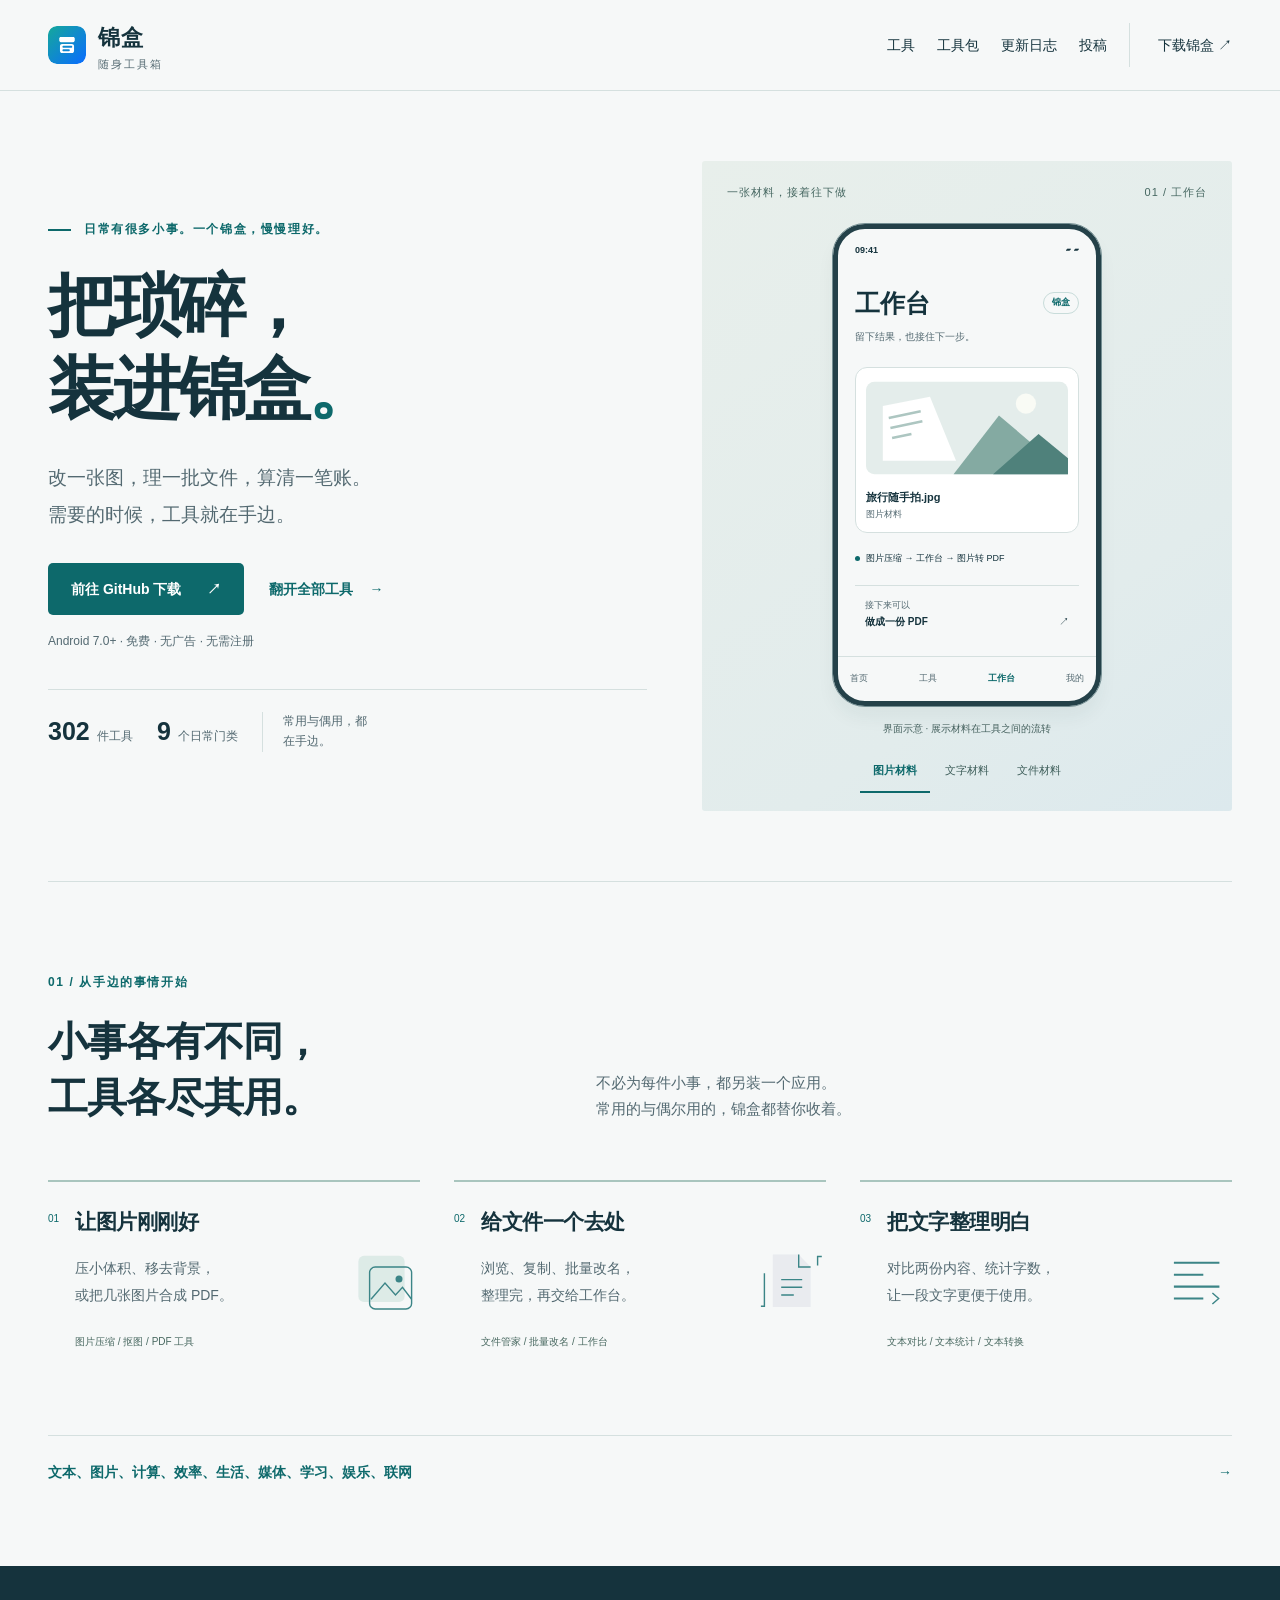
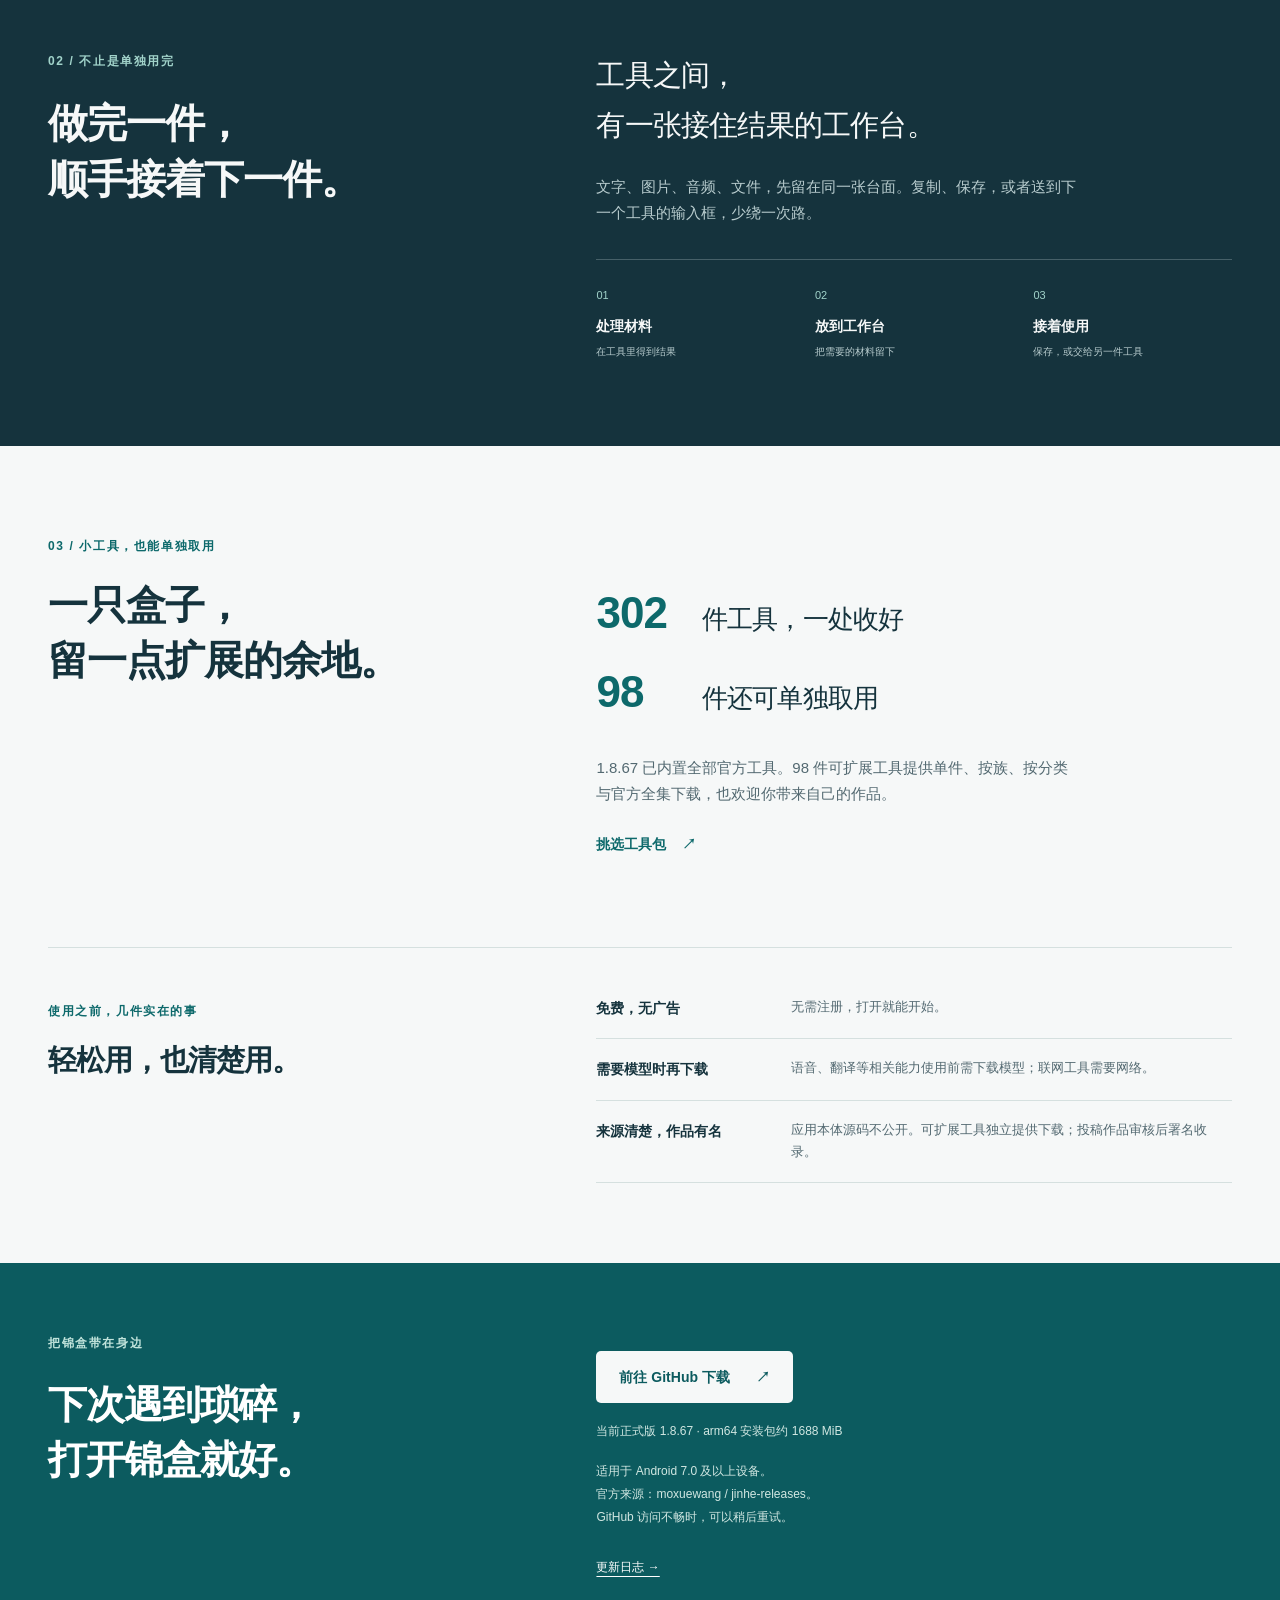
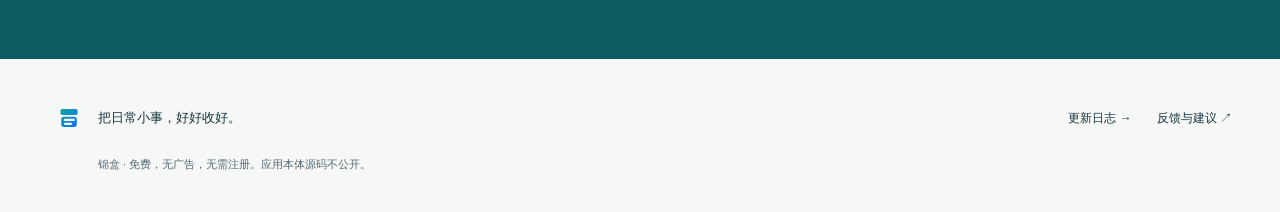
==== commit bf354eba: "Publish Jinhe official website and released tool catalog" ====
--- a/index.html
+++ b/index.html
@@ -4,6 +4,6 @@
 <figure class="hero-visual"><div class="visual-top"><span>一张材料，接着往下做</span><span class="visual-number">01 / 工作台</span></div><div class="phone"><div class="phone-status" aria-hidden="true"><span>09:41</span><span>▰ ▰</span></div><div class="phone-title"><span>工作台</span><span class="phone-badge">锦盒</span></div><p class="phone-description">留下结果，也接住下一步。</p><div class="material-sheet"><svg viewBox="0 0 240 110" aria-hidden="true"><rect width="240" height="110" rx="10" fill="#e4edeb"/><path d="M20 94V29L76 18l31 76z" fill="#fff"/><path d="M27 43l38-8m-36 20 38-8m-36 20 23-5" stroke="#adc6c1" stroke-width="3"/><path d="M104 110l54-70 82 70" fill="#84aaa2"/><path d="M151 110l54-48 35 29v19" fill="#4f817b"/><circle cx="190" cy="26" r="12" fill="#f9fbf5"/></svg><div class="material-label"><b id="demo-name">旅行随手拍.jpg</b><span id="demo-type">图片材料</span></div></div><div class="demo-route"><span class="route-dot"></span><span id="demo-route">图片压缩 → 工作台 → 图片转 PDF</span></div><div class="phone-next"><span>接下来可以</span><strong id="demo-next">做成一份 PDF</strong><span aria-hidden="true">↗</span></div><div class="phone-bottom" aria-hidden="true"><span>首页</span><span>工具</span><b>工作台</b><span>我的</span></div></div><figcaption>界面示意 · 展示材料在工具之间的流转</figcaption><div class="demo-switch" role="group" aria-label="切换材料流转示例"><button type="button" data-demo="image" aria-pressed="true">图片材料</button><button type="button" data-demo="text" aria-pressed="false">文字材料</button><button type="button" data-demo="file" aria-pressed="false">文件材料</button></div><p class="sr-only" id="demo-status" aria-live="polite"></p></figure></section>
 <section class="chapter wrap" aria-labelledby="daily-title"><div class="section-heading"><p class="eyebrow">01 / 从手边的事情开始</p><h2 id="daily-title">小事各有不同，<br>工具各尽其用。</h2><p>不必为每件小事，都另装一个应用。<br>常用的与偶尔用的，锦盒都替你收着。</p></div><div class="tool-stories"><a class="story" href="tools.html?cat=图片"><span class="story-index">01</span><div><h3>让图片刚刚好</h3><p>压小体积、移去背景，<br>或把几张图片合成 PDF。</p><span class="story-tags">图片压缩 / 抠图 / PDF 工具</span></div><svg viewBox="0 0 100 100" aria-hidden="true"><rect x="12" y="14" width="66" height="66" rx="8" fill="#d8e8e4"/><rect x="28" y="30" width="60" height="60" rx="8" fill="none" stroke="currentColor" stroke-width="2"/><path d="M30 76l20-23 15 17 10-11 13 17" fill="none" stroke="currentColor" stroke-width="2"/><circle cx="70" cy="47" r="5" fill="currentColor"/></svg></a><a class="story" href="tools.html?q=文件"><span class="story-index">02</span><div><h3>给文件一个去处</h3><p>浏览、复制、批量改名，<br>整理完，再交给工作台。</p><span class="story-tags">文件管家 / 批量改名 / 工作台</span></div><svg viewBox="0 0 100 100" aria-hidden="true"><path d="M24 12h37l17 18v57H24z" fill="#e6e9ee"/><path d="M61 12v18h17M36 48h30M36 59h30M36 70h18" fill="none" stroke="currentColor" stroke-width="2"/><path d="M12 39v47h-5m81-58V15h6" fill="none" stroke="currentColor" stroke-width="2"/></svg></a><a class="story" href="tools.html?cat=文本"><span class="story-index">03</span><div><h3>把文字整理明白</h3><p>对比两份内容、统计字数，<br>让一段文字更便于使用。</p><span class="story-tags">文本对比 / 文本统计 / 文本转换</span></div><svg viewBox="0 0 100 100" aria-hidden="true"><path d="M17 24h65M17 41h42M17 58h65M17 75h42" stroke="currentColor" stroke-width="3"/><path d="M72 67l9 8-9 8" fill="none" stroke="currentColor" stroke-width="2"/></svg></a></div><a class="text-link directory-link" href="tools.html">文本、图片、计算、效率、生活、媒体、学习、娱乐、联网 <span aria-hidden="true">→</span></a></section>
 <section class="workbench-section"><div class="wrap workbench-layout"><div><p class="eyebrow">02 / 不止是单独用完</p><h2>做完一件，<br>顺手接着下一件。</h2></div><div class="workbench-body"><p class="large-copy">工具之间，<br>有一张接住结果的工作台。</p><p>文字、图片、音频、文件，先留在同一张台面。复制、保存，或者送到下一个工具的输入框，少绕一次路。</p><ol class="flow"><li><span>01</span><strong>处理材料</strong><small>在工具里得到结果</small></li><li><span>02</span><strong>放到工作台</strong><small>把需要的材料留下</small></li><li><span>03</span><strong>接着使用</strong><small>保存，或交给另一件工具</small></li></ol></div></div></section>
-<section class="chapter wrap plugin-section"><div class="section-heading"><p class="eyebrow">03 / 小工具，也能单独取用</p><h2>一只盒子，<br>留一点扩展的余地。</h2></div><div class="plugin-copy"><p class="large-copy"><strong>302</strong> 件工具，一处收好<br><strong>98</strong> 件还可单独取用</p><p>1.8.66 已内置全部官方工具。98 件可扩展工具提供单件、按族、按分类与官方全集下载，也欢迎你带来自己的作品。</p><a class="text-link" href="downloads.html">挑选工具包 <span aria-hidden="true">↗</span></a></div></section>
+<section class="chapter wrap plugin-section"><div class="section-heading"><p class="eyebrow">03 / 小工具，也能单独取用</p><h2>一只盒子，<br>留一点扩展的余地。</h2></div><div class="plugin-copy"><p class="large-copy"><strong>302</strong> 件工具，一处收好<br><strong>98</strong> 件还可单独取用</p><p>1.8.67 已内置全部官方工具。98 件可扩展工具提供单件、按族、按分类与官方全集下载，也欢迎你带来自己的作品。</p><a class="text-link" href="downloads.html">挑选工具包 <span aria-hidden="true">↗</span></a></div></section>
 <section class="principles wrap" aria-label="使用说明"><div><span class="eyebrow">使用之前，几件实在的事</span><h2>轻松用，也清楚用。</h2></div><dl><div><dt>免费，无广告</dt><dd>无需注册，打开就能开始。</dd></div><div><dt>需要模型时再下载</dt><dd>语音、翻译等相关能力使用前需下载模型；联网工具需要网络。</dd></div><div><dt>来源清楚，作品有名</dt><dd>应用本体源码不公开。可扩展工具独立提供下载；投稿作品审核后署名收录。</dd></div></dl></section>
-<section class="download-section" id="download"><div class="wrap download-layout"><div><p class="eyebrow">把锦盒带在身边</p><h2>下次遇到琐碎，<br>打开锦盒就好。</h2></div><div class="download-detail"><a class="button light" data-download href="https://github.com/moxuewang/jinhe-releases/releases/latest">前往 GitHub 下载 <span aria-hidden="true">↗</span></a><p id="release-meta">当前正式版 1.8.66 · arm64 安装包约 1693 MiB</p><p>适用于 Android 7.0 及以上设备。<br>官方来源：moxuewang / jinhe-releases。<br>GitHub 访问不畅时，可以稍后重试。</p><a class="download-record" href="changelog.html">更新日志 →</a></div></div></section></main><footer class="footer wrap"><a class="footer-brand" href="index.html"><img src="assets/jinhe-mark.svg" width="42" height="42" alt="">把日常小事，好好收好。</a><div><a href="changelog.html">更新日志 →</a><a href="mailto:moxuewang@qq.com">反馈与建议 ↗</a></div><p>锦盒 · 免费，无广告，无需注册。应用本体源码不公开。</p></footer></body></html>+<section class="download-section" id="download"><div class="wrap download-layout"><div><p class="eyebrow">把锦盒带在身边</p><h2>下次遇到琐碎，<br>打开锦盒就好。</h2></div><div class="download-detail"><a class="button light" data-download href="https://github.com/moxuewang/jinhe-releases/releases/latest">前往 GitHub 下载 <span aria-hidden="true">↗</span></a><p id="release-meta">当前正式版 1.8.67 · arm64 安装包约 1688 MiB</p><p>适用于 Android 7.0 及以上设备。<br>官方来源：moxuewang / jinhe-releases。<br>GitHub 访问不畅时，可以稍后重试。</p><a class="download-record" href="changelog.html">更新日志 →</a></div></div></section></main><footer class="footer wrap"><a class="footer-brand" href="index.html"><img src="assets/jinhe-mark.svg" width="42" height="42" alt="">把日常小事，好好收好。</a><div><a href="changelog.html">更新日志 →</a><a href="mailto:moxuewang@qq.com">反馈与建议 ↗</a></div><p>锦盒 · 免费，无广告，无需注册。应用本体源码不公开。</p></footer></body></html>
